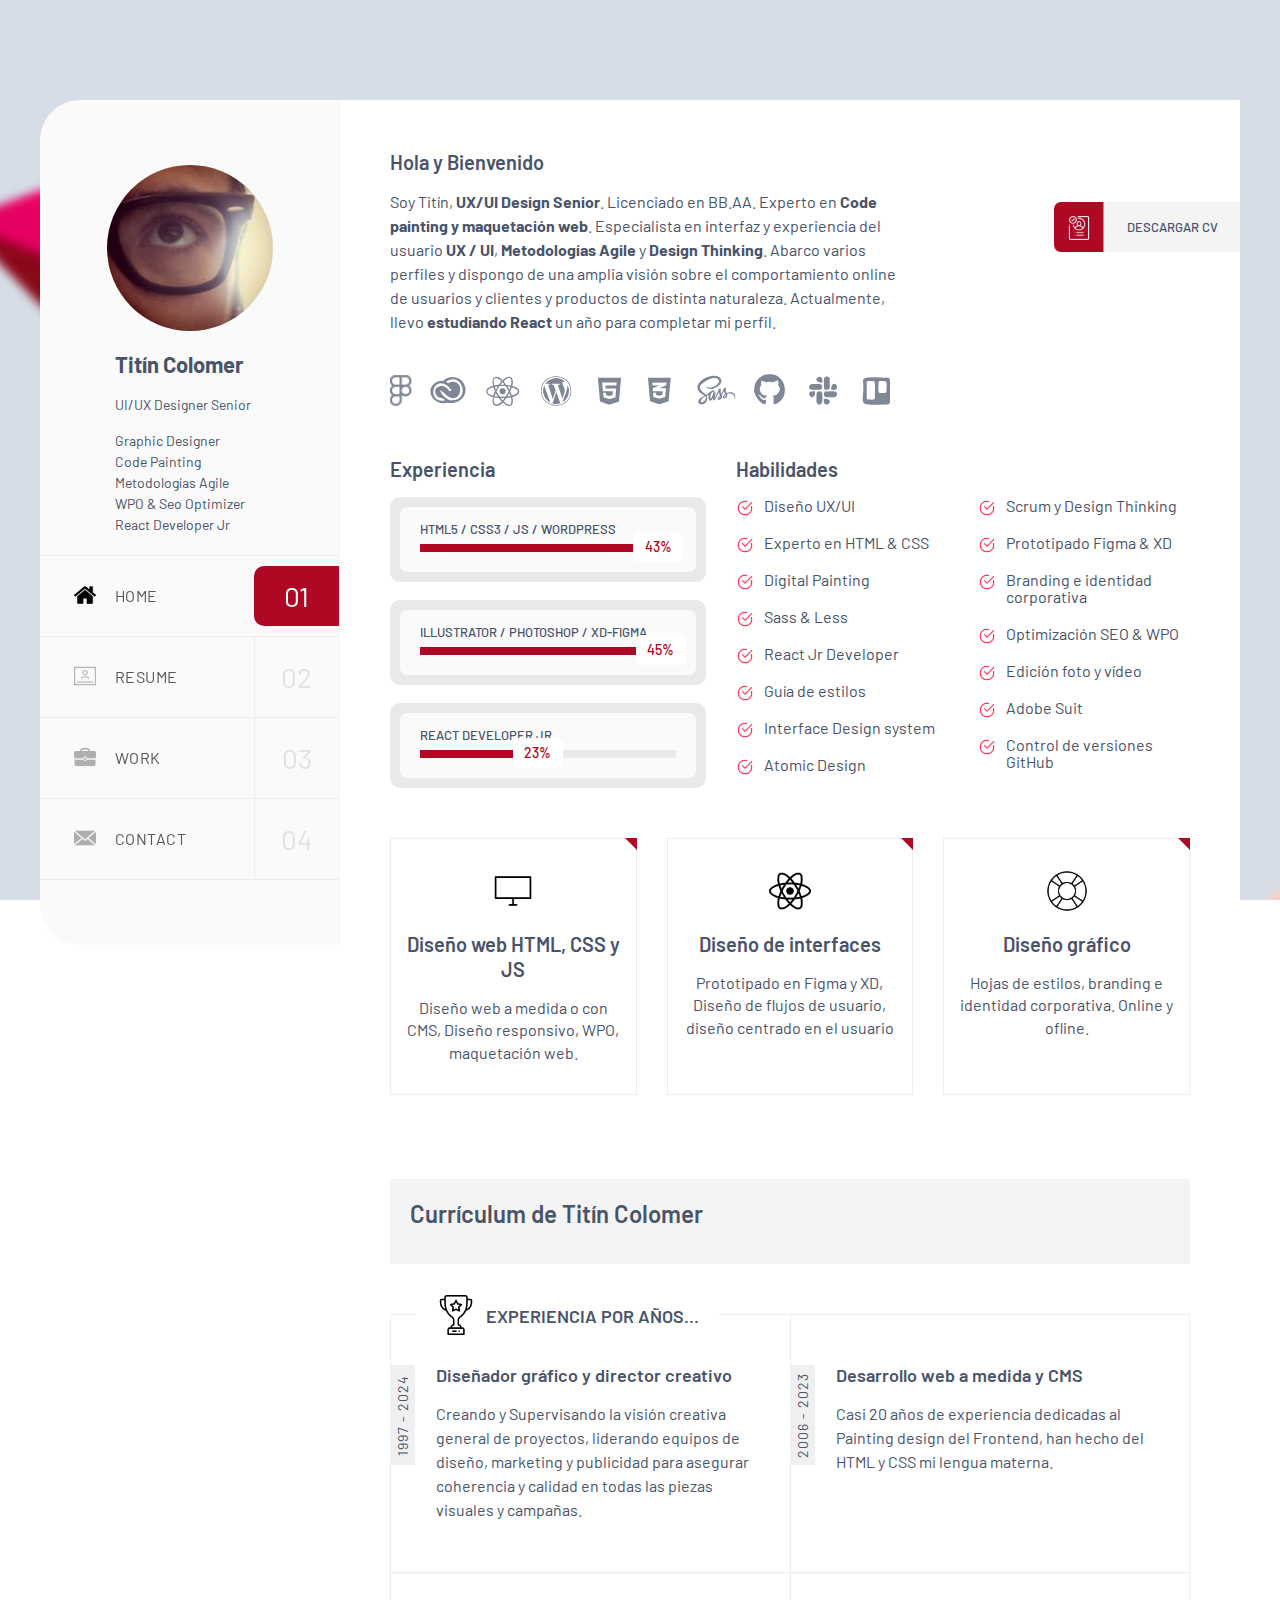
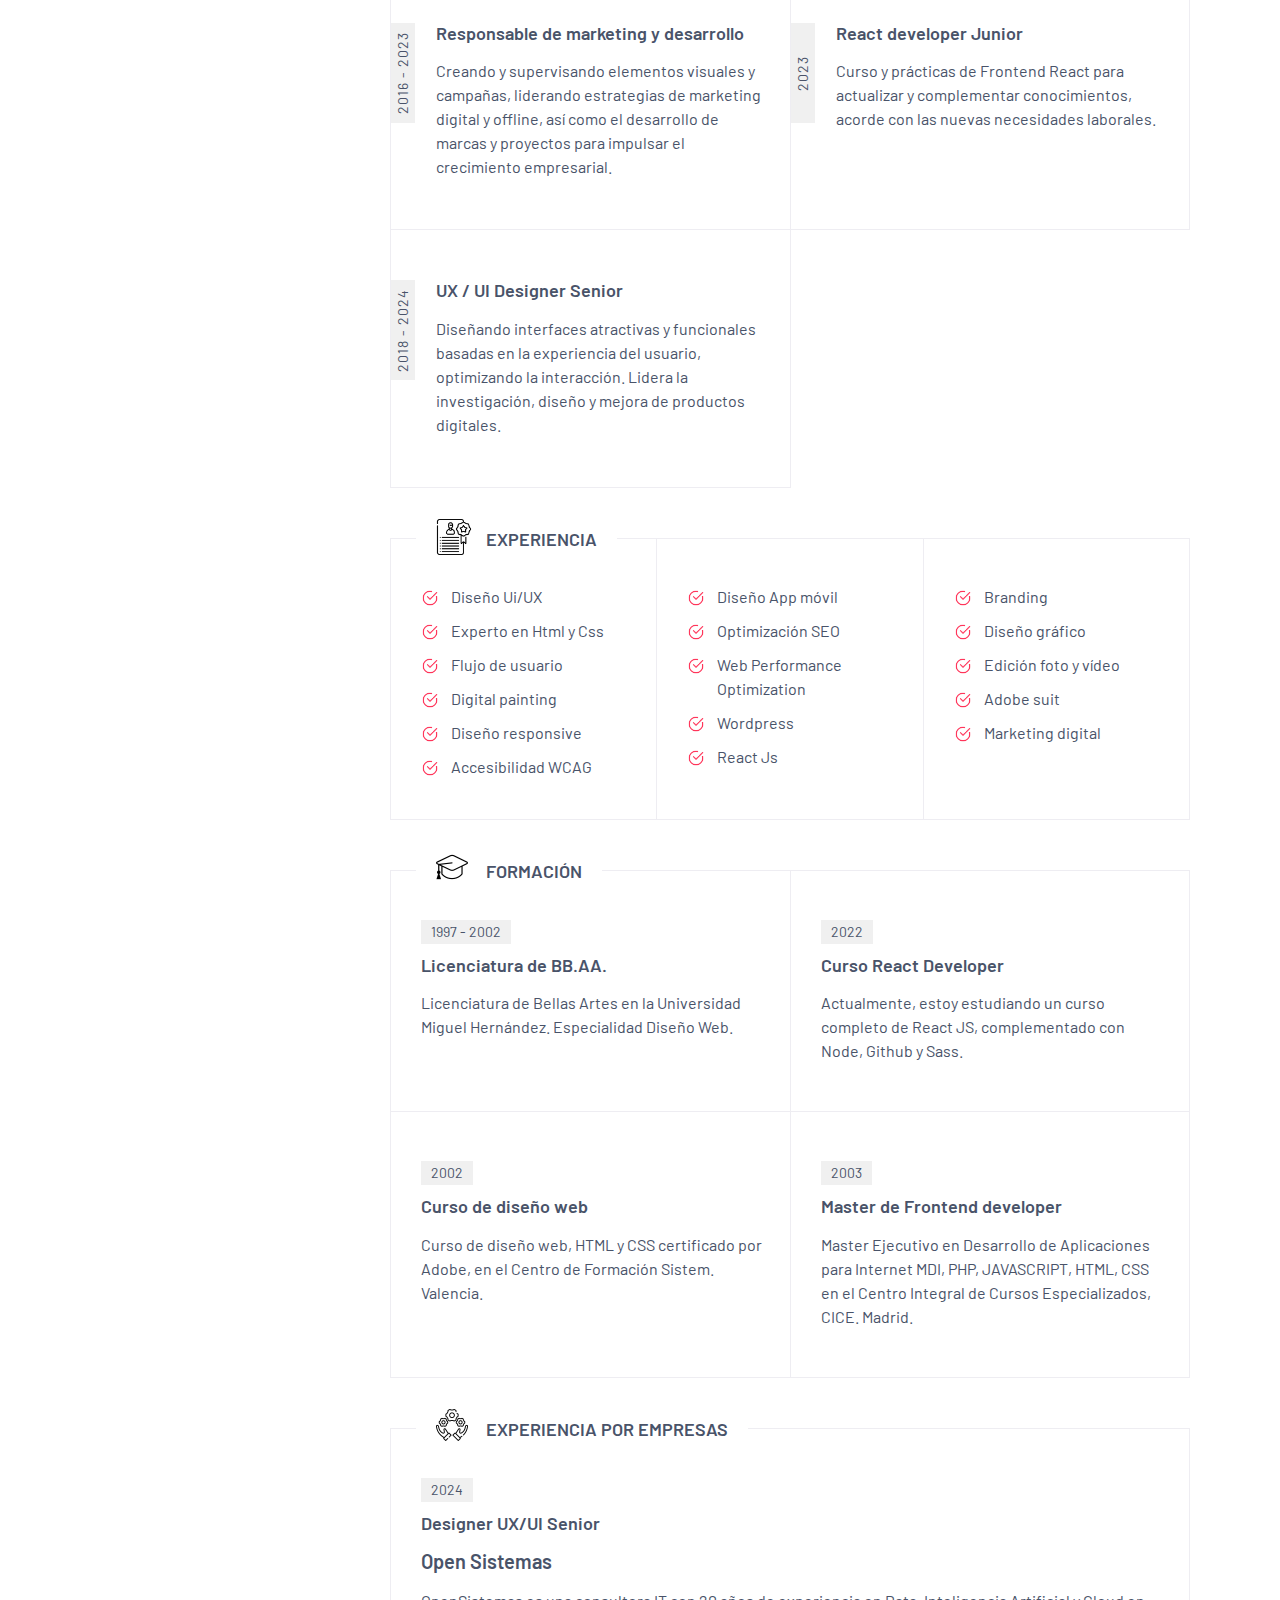
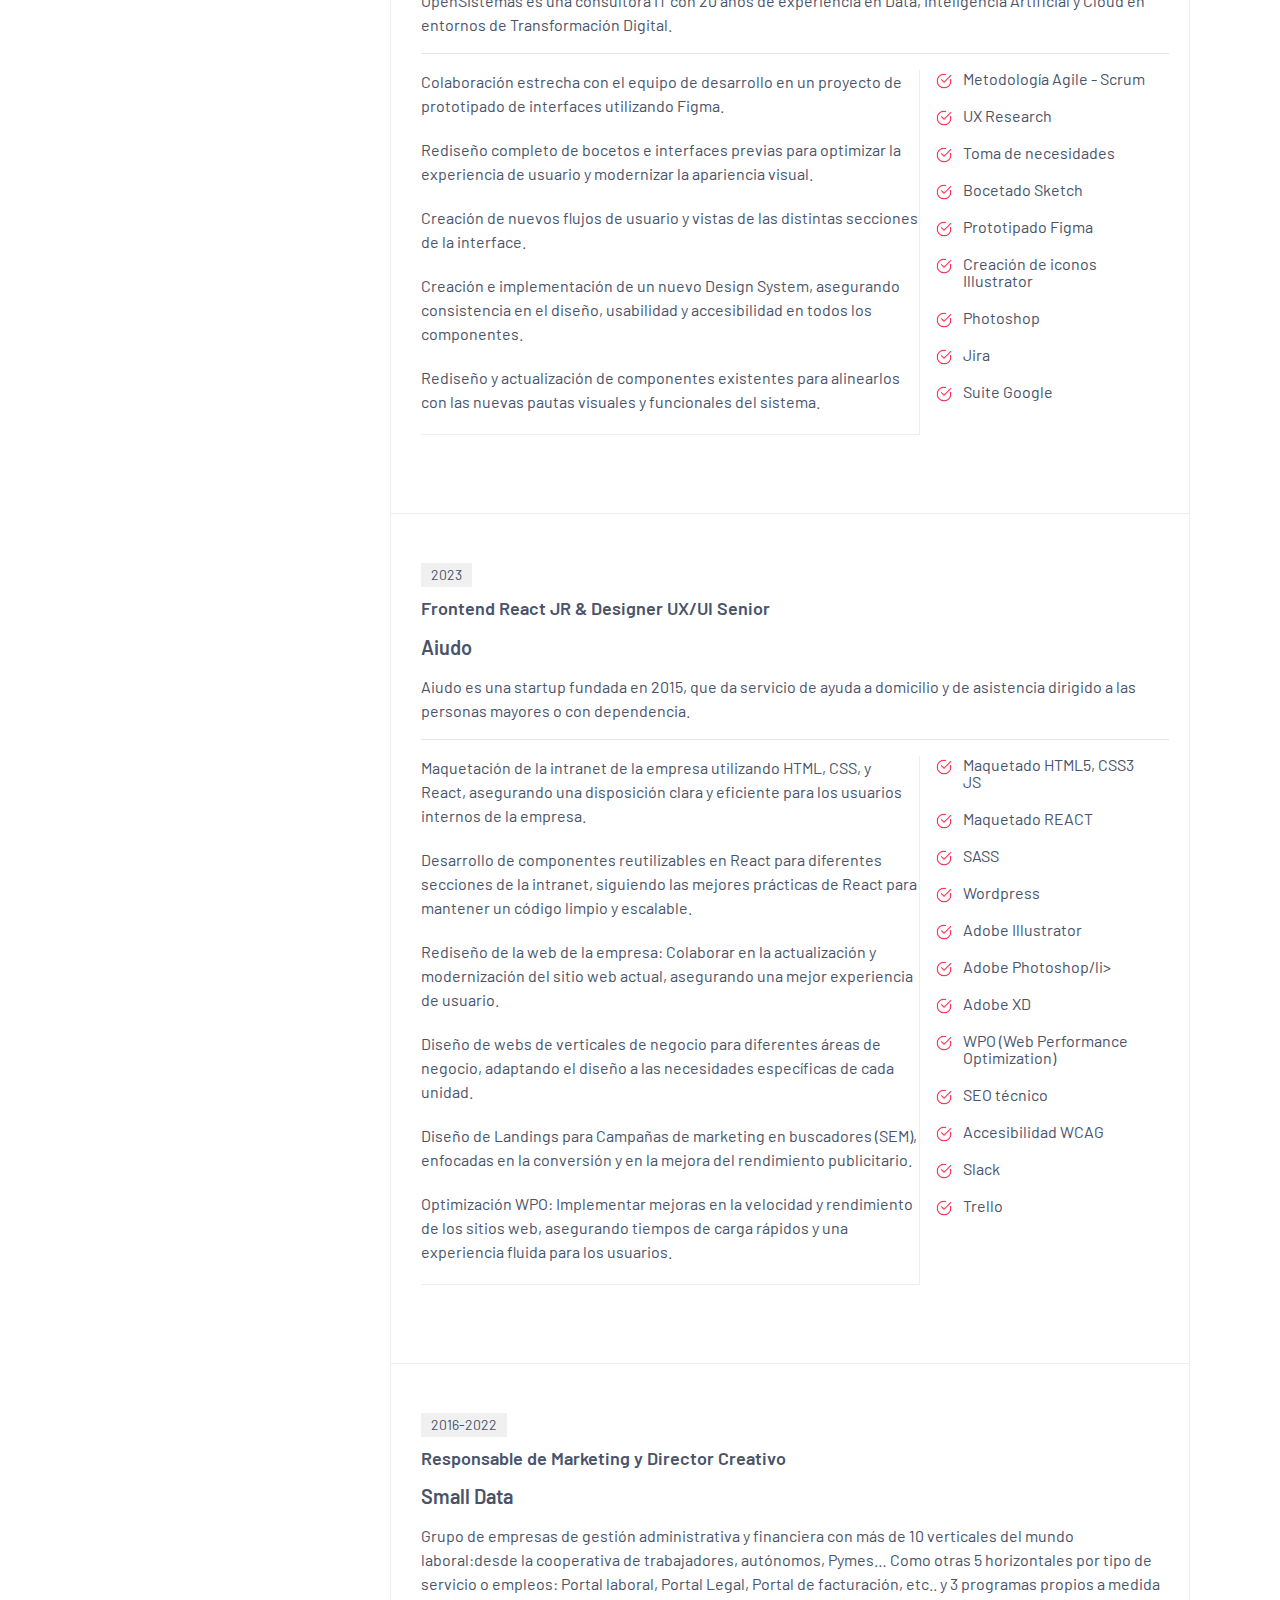
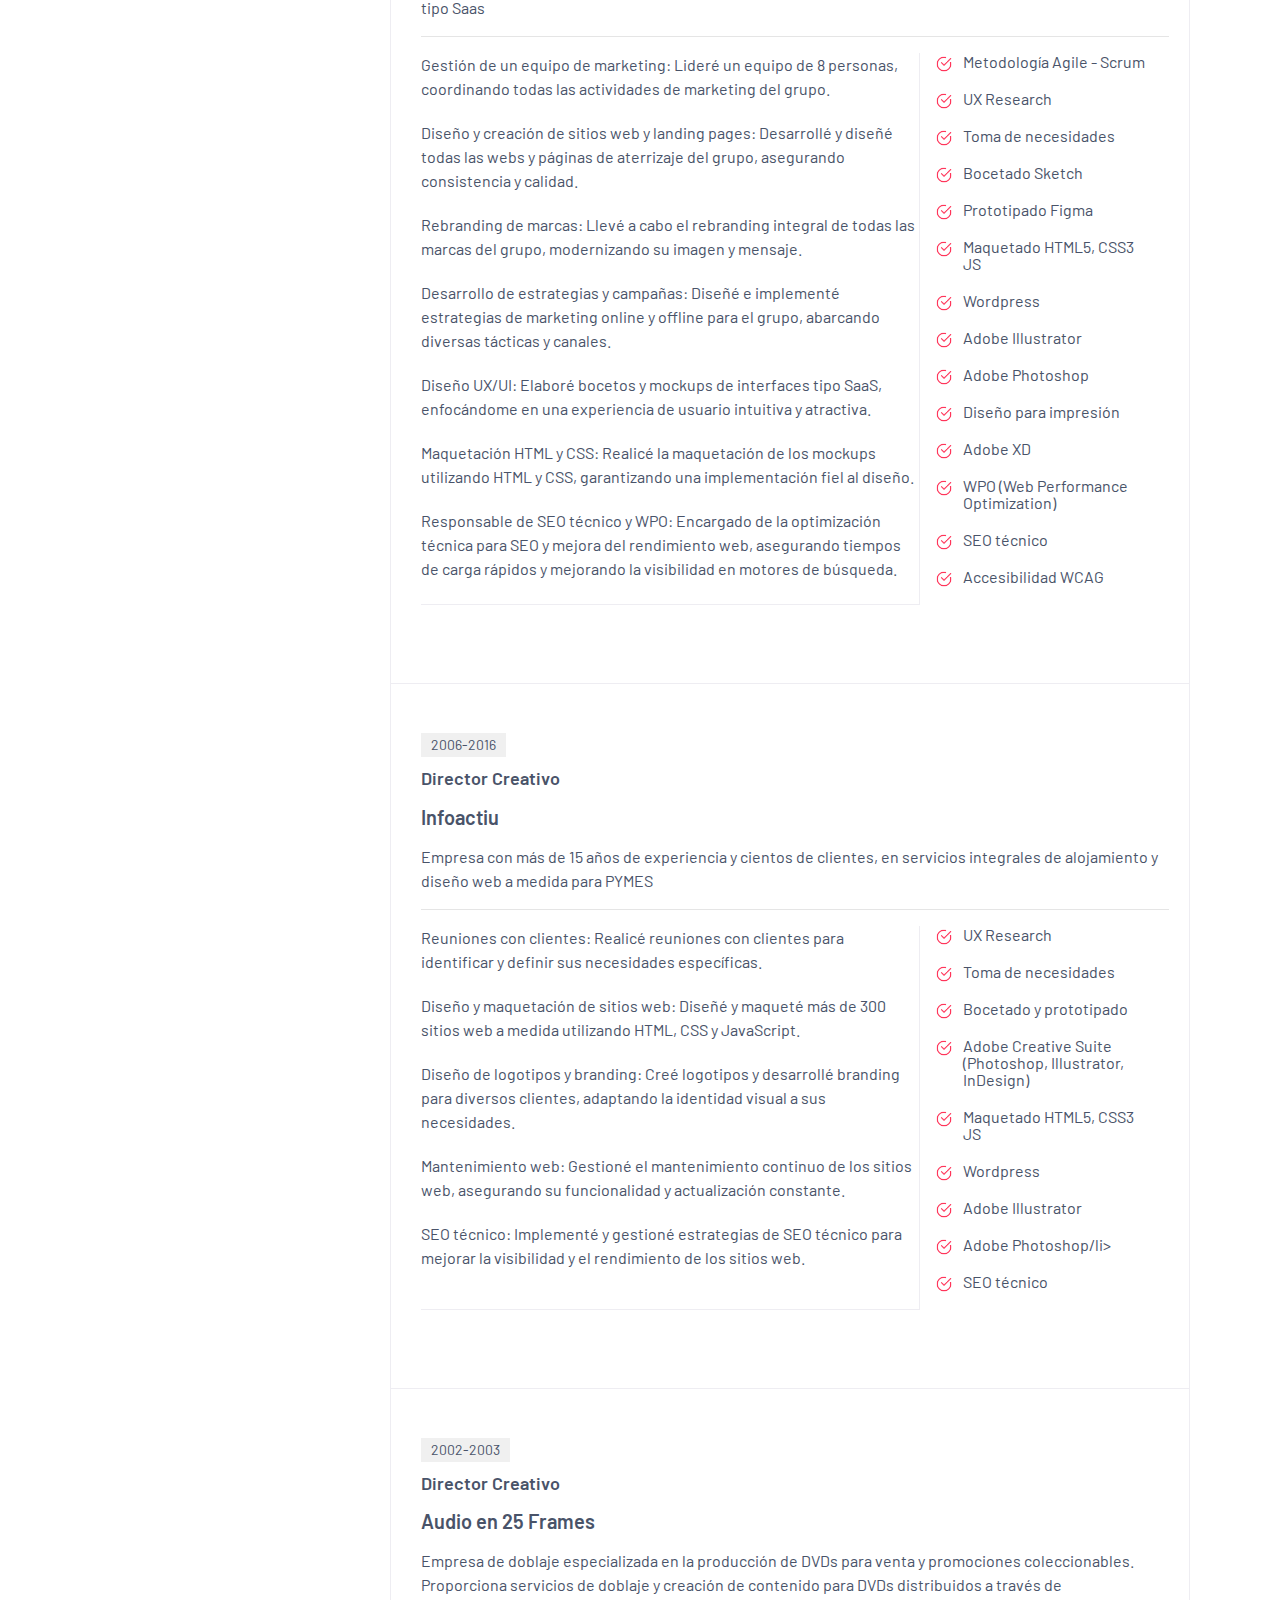
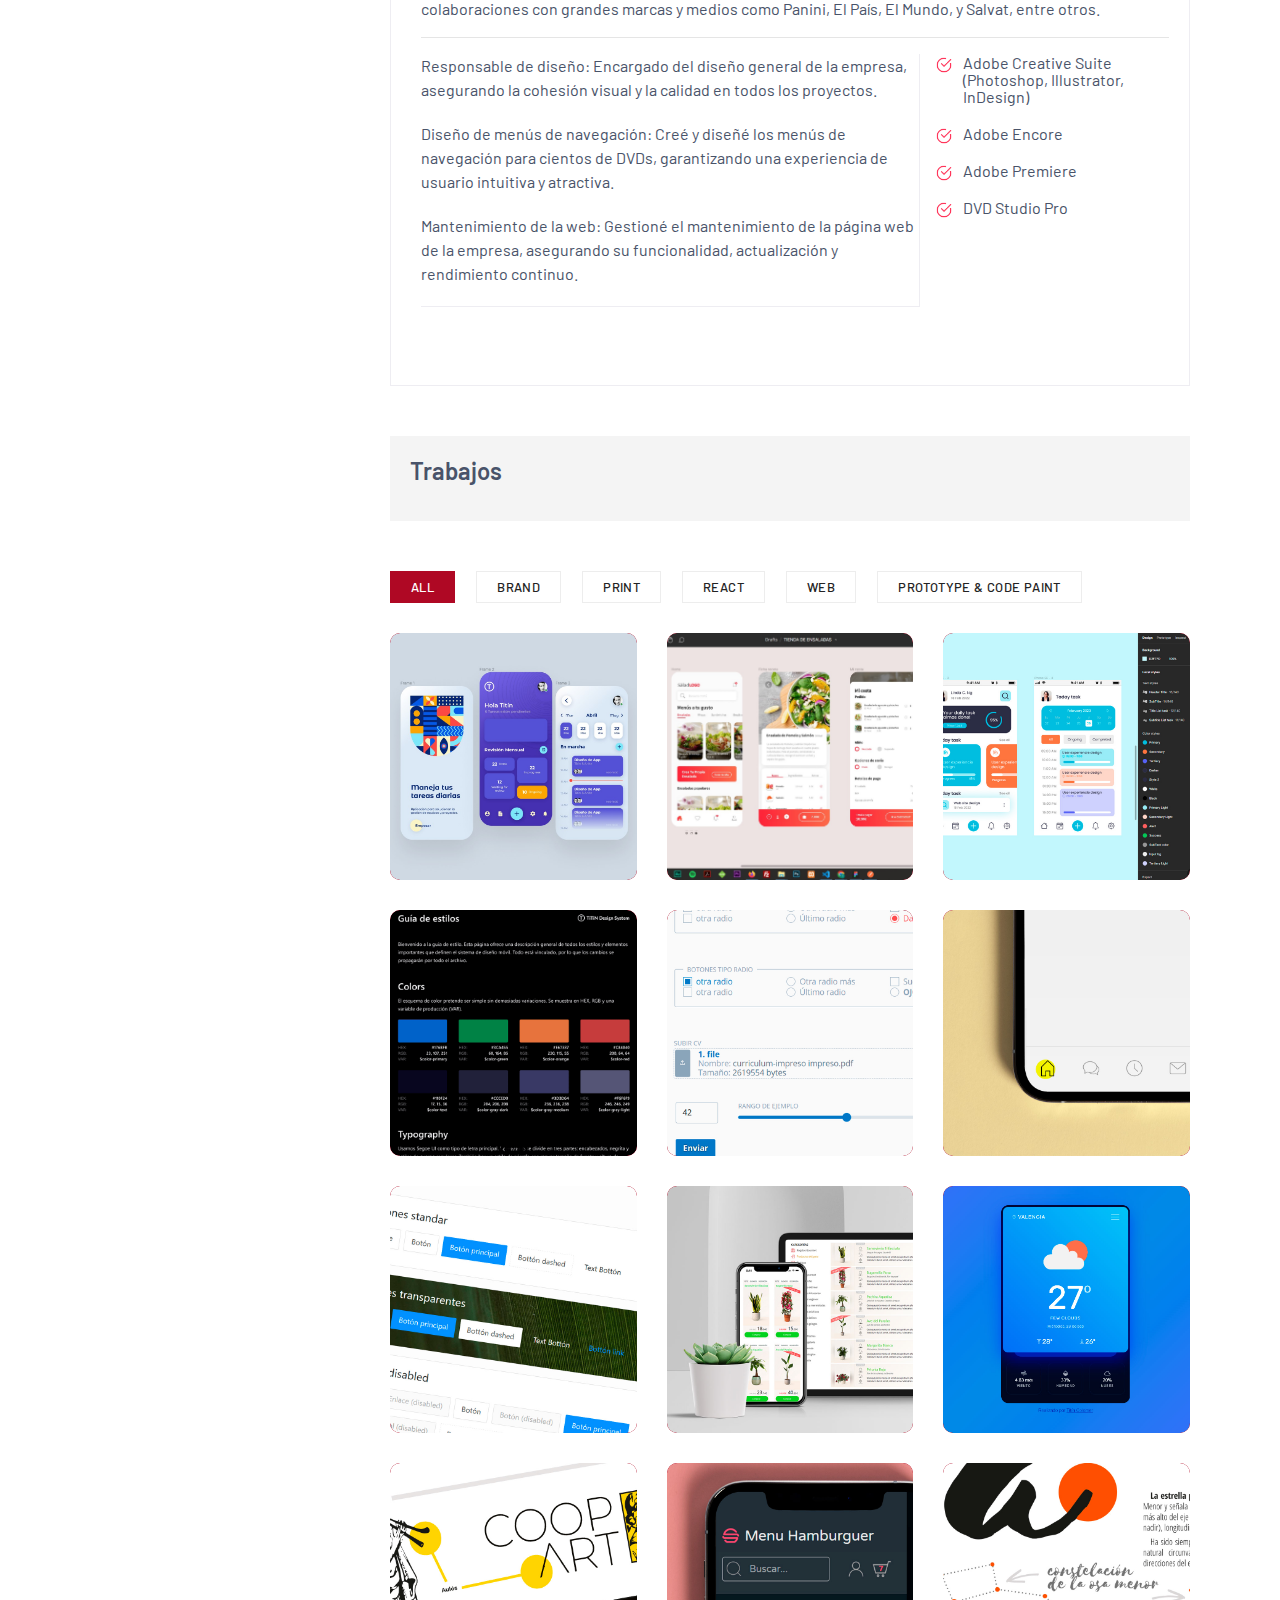
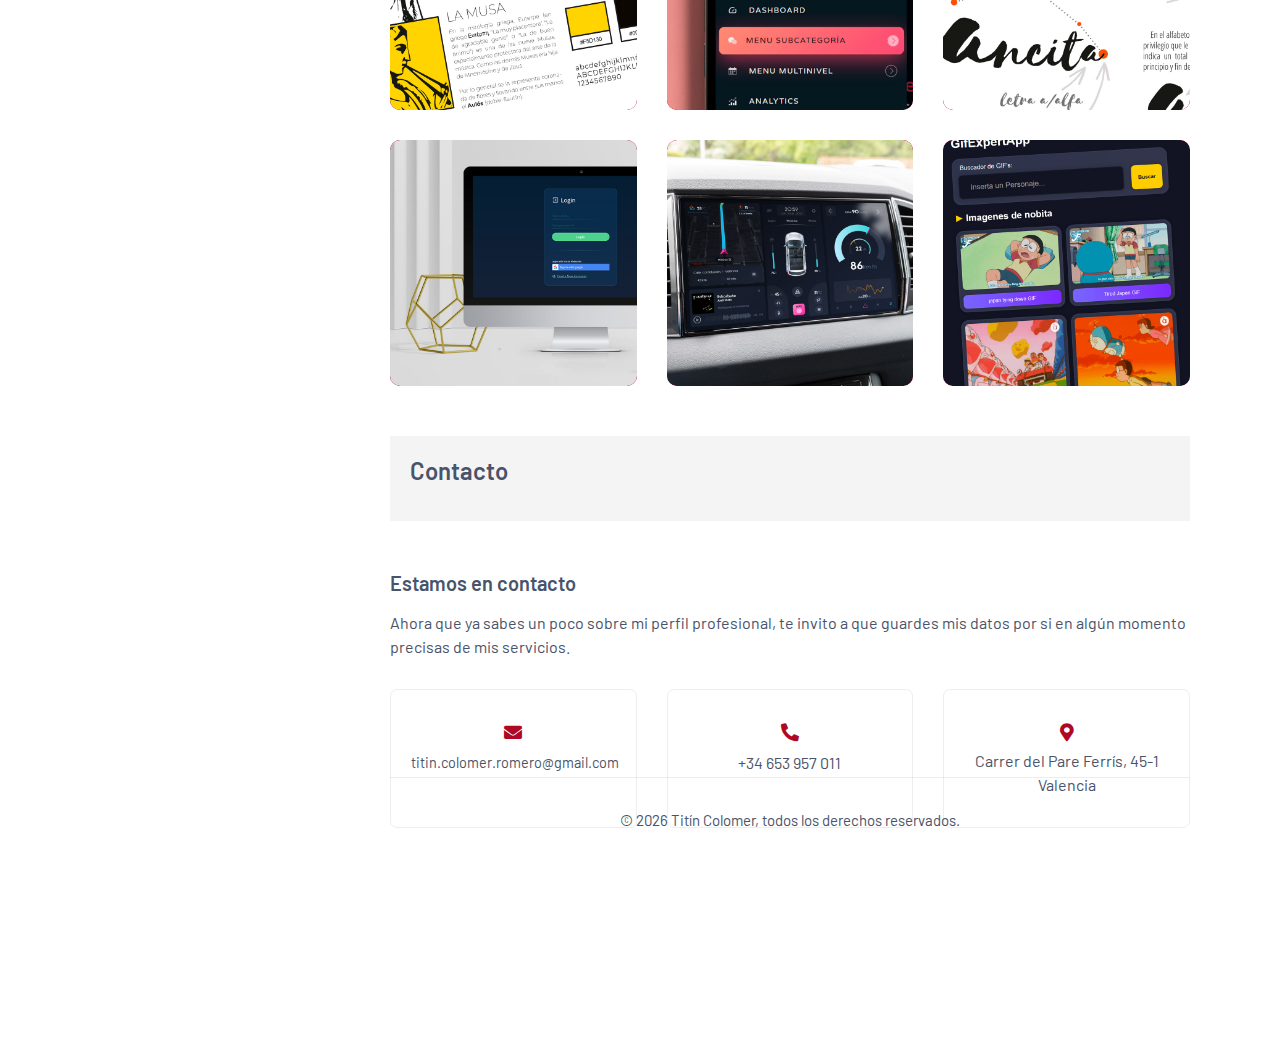
==== index.html @ 33bee3d2 "modificacion de errores" ====
<!DOCTYPE html>
<html lang="es">

<head>
    <meta charset="utf-8">
    <title>Titín Colomer - Curriculum - Digital Product Management</title>
    <!-- Hojas de estilo -->
    <link href="css/bootstrap.css" rel="stylesheet">
    <link href="css/style.css" rel="stylesheet">
    <link rel="shortcut icon" href="images/favicon.png" type="image/x-icon">
    <link rel="icon" href="images/favicon.png" type="image/x-icon">
    <!-- El Responsive -->
    <meta http-equiv="X-UA-Compatible" content="IE=edge">
    <meta name="viewport" content="width=device-width, initial-scale=1.0, maximum-scale=1.0, user-scalable=0">
    <link href="css/responsive.css" rel="stylesheet">
</head>

<body class="home-body">

    <div class="body-bg" style="background-image: url(images/background/body-bg.png);"></div>

    <div class="page-wrapper">

        <!-- Precarga -->
        <div class="preloader">
            <div class="icon"></div>
        </div>

        <!-- Contenedor del sitio-->
        <div class="site-container">
            <!-- modo finde
            <div class="mode-switch">
                <div class="switcher clearfix">
                    <div class="left-text">Modo Finde</div>
                    <div class="switch-btn">
                        <div class="btn-inner">
                            <div class="circle"></div>
                            <div class="txt">OFF</div>
                        </div><a href="weekend-mode.html"></a>
                    </div>
                </div>
            </div>-->

            <div class="auto-container">
                <div class="mobile-header">
                    <div class="inner">
                        <div class="logo-side">
                            <div class="image-box">
                                <div class="image"><img src="images/resource/titin-colomer.jpg"
                                        alt="Titín Colomer Romero"></div>
                            </div>
                            <div class="info">
                                <h1 class="name">Titín Colomer</h1>
                                <h2 class="designation">UX/UI Designer Senior</h2>
                                <div class="designation">Metodologías agile</div>
                                <div class="designation">Code painting</div>
                                <div class="designation"> WPO & Seo optimizer</div>
                                <div class="designation">UI/UX Designer</div>
                                <div class="designation">Graphic Designer</div>
                                <div class="designation">React Developer Jr</div>
                            </div>
                        </div>
                        <!--<div class="social-links">
                            <div class="social-btn"><i class="icon">+</i></div>
                            <ul class="links clearfix">
                                <li><a href="#"><span class="fab fa-facebook-square"></span></a></li>
                                <li><a href="#"><span class="fab fa-instagram"></span></a></li>
                                <li><a href="#"><span class="fab fa-twitter-square"></span></a></li>
                                <li><a href="#"><span class="fab fa-linkedin"></span></a></li>
                            </ul>
                        </div>-->
                        <div class="nav-toggler"><img src="images/icons/menu-icon.png" alt="Menú"></div>
                    </div>
                </div>
                <div class="site-content-container row clearfix">
                    <!--Barra de la izquierda-->
                    <div class="left-bar sticky-top col-xl-3 col-lg-4 col-md-12">
                        <div class="left-inner">
                            <div class="nav-toggler"><img src="images/icons/close-icon.png" alt="Cerrar"></div>
                            <div class="left-upper">
                                <div class="image-box">
                                    <div class="image"><img src="images/resource/titin-colomer.jpg"
                                            alt="Titín colomer Romero"></div>
                                    <!--<div class="social-links">
                                        <div class="social-btn"><i class="icon">+</i></div>
                                        <ul class="links clearfix">
                                            <li><a href="#"><span class="fab fa-facebook-square"></span></a></li>
                                            <li><a href="#"><span class="fab fa-instagram"></span></a></li>
                                            <li><a href="#"><span class="fab fa-twitter-square"></span></a></li>
                                            <li><a href="#"><span class="fab fa-linkedin"></span></a></li>
                                        </ul>
                                    </div>-->
                                </div>
                                <div class="info">
                                    <h1 class="name">Titín Colomer</h1>
                                    <h2 class="designation">UI/UX Designer Senior</h2>
                                    <div class="designation">Graphic Designer</div>
                                    <div class="designation">Code painting</div>
                                    <div class="designation">Metodologías agile</div>
                                    <div class="designation"> WPO & Seo optimizer</div>
                                    <div class="designation">React Developer Jr</div>
                                </div>
                            </div>
                            <div class="left-lower">
                                <nav class="main-nav">
                                    <ul class="navigation scroll-nav">
                                        <li class="home current"><a href="#home-section">Home</a></li>
                                        <li class="resume"><a href="#resume-section">Resume</a></li>
                                        <li class="work"><a href="#work-section">Work</a></li>
                                        <!--<li class="stories"><a href="#stories-section">Stories</a></li>-->
                                        <li class="contact"><a href="#contact-section">Contact</a></li>
                                    </ul>
                                </nav>
                            </div>
                        </div>
                    </div>
                    <!--Contenido de la derecha-->
                    <div class="right-content col-xl-9 col-lg-8 col-md-12">
                        <div class="right-inner">
                            <div class="content-container">
                                <div class="home-content" id="home-section">
                                    <!---Descarga de CV-->
                                    <div class="download-cv"><a href="CV-Titin-Colomer-UX.pdf" download target="_blank"
                                            class="theme-btn download-btn"><i class="icon"><img
                                                    src="images/resource/icons/white/cv-1.png"
                                                    alt="Descargar currículum"></i><span class="txt">Descargar
                                                CV</span></a></div>
                                    <!--Bienvenido y presentación-->
                                    <div class="welcome">
                                        <h3>Hola y Bienvenido</h3>
                                        <div class="text">Soy Titín, <b>UX/UI Design Senior</b>. Licenciado en BB.AA.
                                            Experto en <b>Code painting y maquetación web</b>. Especialista en interfaz
                                            y experiencia del usuario <b>UX / UI</b>, <b>Metodologías Agile</b> y
                                            <b>Design Thinking</b>.
                                            Abarco varios perfiles y dispongo de una amplia visión sobre el
                                            comportamiento online de usuarios y
                                            clientes y productos de distinta naturaleza.
                                            Actualmente, llevo <b>estudiando React</b> un año para completar mi perfil.
                                        </div>
                                    </div>
                                    <div><img src="./images/resource/Iconos-apps.svg" class="aptitudes-icon" width="261"
                                            height="14" alt="Aptitudes"></div>
                                    <!--Sobre mi-->
                                    <div class="about-me">
                                        <div class="row clearfix">
                                            <!--Experiencia-->
                                            <div class="skills-column col-xl-5 col-lg-12 col-md-12">
                                                <h3>Experiencia</h3>
                                                <div class="skills">

                                                    <div class="skill-block">
                                                        <div class="skill-block-inner">
                                                            <div class="skill-title">HTML5 / CSS3 / JS / Wordpress</div>
                                                            <div class="bar">
                                                                <div class="bar-inner count-bar" data-percent="97%">
                                                                    <div class="count-box"><span class="count-text"
                                                                            data-stop="95" data-speed="2000">0</span>%
                                                                    </div>
                                                                </div>
                                                            </div>
                                                        </div>
                                                    </div>

                                                    <div class="skill-block">
                                                        <div class="skill-block-inner">
                                                            <div class="skill-title">Illustrator / Photoshop / XD-Figma
                                                            </div>
                                                            <div class="bar">
                                                                <div class="bar-inner count-bar" data-percent="98%">
                                                                    <div class="count-box"><span class="count-text"
                                                                            data-stop="98" data-speed="2000">0</span>%
                                                                    </div>
                                                                </div>
                                                            </div>
                                                        </div>
                                                    </div>

                                                    <div class="skill-block">
                                                        <div class="skill-block-inner">
                                                            <div class="skill-title">React Developer Jr</div>
                                                            <div class="bar">
                                                                <div class="bar-inner count-bar" data-percent="50%">
                                                                    <div class="count-box"><span class="count-text"
                                                                            data-stop="50" data-speed="2000">0</span>%
                                                                    </div>
                                                                </div>
                                                            </div>
                                                        </div>
                                                    </div>

                                                </div>
                                            </div>

                                            <!--Habilidades-->
                                            <div class="expertise-column col-xl-7 col-lg-12 col-md-12">
                                                <h3>Habilidades</h3>
                                                <div class="expertise">

                                                    <div class="row clearfix">
                                                        <div class="col-lg-6 col-md-6 col-sm-12">
                                                            <ul>
                                                                <li>Diseño UX/UI</li>
                                                                <li>Experto en HTML & CSS</li>
                                                                <li>Digital Painting</li>
                                                                <li>Sass & Less</li>
                                                                <li>React Jr Developer</li>
                                                                <li>Guía de estilos</li>
                                                                <li>Interface Design system</li>
                                                                <li>Atomic Design</li>
                                                            </ul>
                                                        </div>
                                                        <div class="col-lg-6 col-md-6 col-sm-12">
                                                            <ul>
                                                                <li>Scrum y Design Thinking</li>
                                                                <li>Prototipado Figma & XD</li>
                                                                <li>Branding e identidad corporativa</li>
                                                                <li>Optimización SEO & WPO</li>
                                                                <li>Edición foto y vídeo</li>
                                                                <li>Adobe Suit</li>
                                                                <li>Control de versiones GitHub</li>

                                                            </ul>
                                                        </div>
                                                    </div>

                                                </div>
                                            </div>

                                        </div>

                                        <!--Características-->
                                        <div class="features">
                                            <div class="row clearfix">
                                                <!--Bloque de características-->
                                                <div class="feature-block col-xl-4 col-lg-4 col-md-6 col-sm-12">
                                                    <div class="inner-box">
                                                        <div class="icon-box"><span class="icon"><img
                                                                    src="images/resource/icons/lcd-2.png"
                                                                    alt="Frontend developer"></span>
                                                        </div>
                                                        <h3>Diseño web HTML, CSS y JS</h3>
                                                        <div class="text">Diseño web a medida o con CMS, Diseño
                                                            responsivo, WPO, maquetación web.</div>
                                                    </div>
                                                </div>
                                                <!--Bloque de características-->
                                                <div class="feature-block col-xl-4 col-lg-4 col-md-6 col-sm-12">
                                                    <div class="inner-box">
                                                        <div class="icon-box"><span class="icon"><img
                                                                    src="images/resource/icons/react.png"
                                                                    alt="React developer"></span></div>
                                                        <h3>Diseño de interfaces</h3>
                                                        <div class="text">Prototipado en Figma y XD, Diseño de flujos de
                                                            usuario, diseño centrado en el usuario </div>
                                                    </div>
                                                </div>
                                                <!--Bloque de características-->
                                                <div class="feature-block col-xl-4 col-lg-4 col-md-6 col-sm-12">
                                                    <div class="inner-box">
                                                        <div class="icon-box"><span class="icon"><img
                                                                    src="images/resource/icons/support-2.png"
                                                                    alt="Marketing y SEO"></span></div>
                                                        <h3>Diseño gráfico</h3>
                                                        <div class="text">Hojas de estilos, branding e identidad
                                                            corporativa. Online y ofline.</div>
                                                    </div>
                                                </div>
                                            </div>
                                        </div>

                                        <!--Languages
                                    <div class="languages">
                                        <h3>Languages</h3>
                                        <div class="row clearfix">
                                            <!--Language Block
                                            <div class="language-block col-lg-6 col-md-6 col-sm-12">
                                                <div class="inner-box">
                                                    <div class="graph-outer">
                                                        <input type="text" class="dial" data-fgColor="#f73859" data-bgColor="#f5f5f5" data-width="200" data-height="200" data-linecap="normal"  value="99">
                                                        <div class="inner-text count-box"><span class="count-text" data-stop="99" data-speed="2000"></span>%</div>
                                                    </div>
                                                    <div class="text">English <br>Experience</div>
                                                </div>
                                            </div>-->
                                        <!--Language Block
                                            <div class="language-block col-lg-6 col-md-6 col-sm-12">
                                                <div class="inner-box">
                                                    <div class="graph-outer">
                                                        <input type="text" class="dial" data-fgColor="#f73859" data-bgColor="#f5f5f5" data-width="200" data-height="200" data-linecap="normal"  value="80">
                                                        <div class="inner-text count-box"><span class="count-text" data-stop="80" data-speed="2000"></span>%</div>
                                                    </div>
                                                    <div class="text">French <br>Experience</div>
                                                </div>
                                            </div>
                                        </div>
                                    </div>-->
                                    </div>
                                    <!--End Sobre mi-->

                                    <!--opiniones
                                <div class="testimonials">
                                    <div class="carousel-box wow fadeIn" data-wow-duration="1500ms" data-wow-delay="300ms">
                                        <div class="testi-carousel owl-theme owl-carousel">
                                            <!--opinión Slide
                                            <div class="slide-item">
                                                <div class="content-box">
                                                    <div class="image-box">
                                                        <div class="image"><img src="images/resource/image-2.jpg" alt=""></div>
                                                    </div>
                                                    <div class="text">“ Awesome to work with. Incredibly organized, easy to communicate with, responsive with next iterations, and beautiful work. ”</div>
                                                    <div class="info">Dave Smith - CEO @ vcard inc</div>
                                                </div>
                                            </div>

                                            <!--opinión Slide
                                            <div class="slide-item">
                                                <div class="content-box">
                                                    <div class="image-box">
                                                        <div class="image"><img src="images/resource/image-2.jpg" alt=""></div>
                                                    </div>
                                                    <div class="text">“ Awesome to work with. Incredibly organized, easy to communicate with, responsive with next iterations, and beautiful work. ”</div>
                                                    <div class="info">Dave Smith - CEO @ vcard inc</div>
                                                </div>
                                            </div>

                                            <!--opinión Slide
                                            <div class="slide-item">
                                                <div class="content-box">
                                                    <div class="image-box">
                                                        <div class="image"><img src="images/resource/image-2.jpg" alt=""></div>
                                                    </div>
                                                    <div class="text">“ Awesome to work with. Incredibly organized, easy to communicate with, responsive with next iterations, and beautiful work. ”</div>
                                                    <div class="info">Dave Smith - CEO @ vcard inc</div>
                                                </div>
                                            </div>

                                        </div>
                                    </div> 
                                </div>-->
                                </div>

                                <!--Sección del CV-->

                                <div class="resume-content" id="resume-section">
                                    <div class="page-title sec-title">
                                        <h2><span>Currículum</span> <span>de</span> <span>Titín Colomer</span></h2>
                                    </div>
                                    <!--Logros-->
                                    <div class="awards">
                                        <h3 class="main-title">
                                            <span class="icon"><img src="images/resource/icons/award-1.png"
                                                    alt="Experiencia por años"></span>
                                            <span class="txt">Experiencia por años...</span>
                                        </h3>
                                        <div class="row clearfix">
                                            <!--Bloque-->
                                            <div class="award-block col-lg-6 col-md-6 col-sm-12">
                                                <div class="inner-box">
                                                    <div class="date"><span>1997 - 2024</span></div>
                                                    <h4>Diseñador gráfico y director creativo</h4>
                                                    <div class="text"> Creando y Supervisando la visión creativa general de proyectos, liderando equipos de diseño, marketing y publicidad para asegurar coherencia y calidad en todas las piezas visuales y campañas.</div>
                                                </div>
                                            </div>
                                            <!--Bloque-->
                                            <div class="award-block col-lg-6 col-md-6 col-sm-12">
                                                <div class="inner-box">
                                                    <div class="date"><span>2006 - 2023</span></div>
                                                    <h4>Desarrollo web a medida y CMS</h4>
                                                    <div class="text">Casi 20 años de experiencia dedicadas al Painting
                                                        design del Frontend, han hecho del HTML y CSS mi lengua
                                                        materna.
                                                    </div>
                                                </div>
                                            </div>
                                            <!--Bloque-->
                                            <div class="award-block col-lg-6 col-md-6 col-sm-12">
                                                <div class="inner-box">
                                                    <div class="date"><span>2016 - 2023</span></div>
                                                    <h4>Responsable de marketing y desarrollo</h4>
                                                    <div class="text">Creando y supervisando elementos visuales y campañas, liderando estrategias de marketing digital y offline, así como el desarrollo de marcas y proyectos para impulsar el crecimiento empresarial.
                                                    </div>
                                                </div>
                                            </div>
                                            <!--Bloque-->
                                            <div class="award-block col-lg-6 col-md-6 col-sm-12">
                                                <div class="inner-box">
                                                    <div class="date"><span>2023</span></div>
                                                    <h4>React developer Junior</h4>
                                                    <div class="text">Curso y prácticas de Frontend React para
                                                        actualizar y complementar conocimientos, acorde con las nuevas
                                                        necesidades laborales.</div>
                                                </div>
                                            </div>
                                            <!--Bloque-->
                                            <div class="award-block col-lg-6 col-md-6 col-sm-12">
                                                <div class="inner-box">
                                                    <div class="date"><span>2018 - 2024</span></div>
                                                    <h4>UX / UI Designer Senior</h4>
                                                    <div class="text">Diseñando interfaces atractivas y funcionales basadas en la experiencia del usuario, optimizando la interacción. Lidera la investigación, diseño y mejora de productos digitales.</div>
                                                </div>
                                            </div>
                                        </div>
                                    </div>

                                    <!--Experiencia-->
                                    <div class="expertise">
                                        <div class="main-title">
                                            <span class="icon"><img src="images/resource/icons/expertise-1.png"
                                                    alt="Experiencia"></span>
                                            <span class="txt">Experiencia</span>
                                        </div>
                                        <div class="row clearfix">
                                            <!--Bloque-->
                                            <div class="expertise-block col-xl-4 col-lg-6 col-md-6 col-sm-12">
                                                <div class="inner-box">
                                                    <ul>
                                                        <li>Diseño Ui/UX</li>
                                                        <li>Experto en Html y Css</li>
                                                        <li>Flujo de usuario</li>
                                                        <li>Digital painting</li>
                                                        <li>Diseño responsive</li>
                                                        <li>Accesibilidad WCAG</li>

                                                    </ul>
                                                </div>
                                            </div>

                                            <!--Bloque-->
                                            <div class="expertise-block col-xl-4 col-lg-6 col-md-6 col-sm-12">
                                                <div class="inner-box">
                                                    <ul>
                                                        <li>Diseño App móvil</li>
                                                        <li>Optimización SEO</li>
                                                        <li>Web Performance Optimization</li>
                                                        <li>Wordpress</li>
                                                        <li>React Js</li>

                                                    </ul>
                                                </div>
                                            </div>

                                            <!--Bloque-->
                                            <div class="expertise-block col-xl-4 col-lg-6 col-md-6 col-sm-12">
                                                <div class="inner-box">
                                                    <ul>
                                                        <li>Branding</li>
                                                        <li>Diseño gráfico</li>
                                                        <li>Edición foto y vídeo</li>
                                                        <li>Adobe suit</li>
                                                        <li>Marketing digital</li>
                                                    </ul>
                                                </div>
                                            </div>

                                        </div>
                                    </div>

                                    <!--Formación-->
                                    <div class="education">
                                        <div class="main-title">
                                            <span class="icon"><img src="images/resource/icons/education-1.png"
                                                    alt="Formación"></span>
                                            <span class="txt">Formación</span>
                                        </div>
                                        <div class="row clearfix">
                                            <!--Bloque-->
                                            <div class="edu-block col-lg-6 col-md-6 col-sm-12">
                                                <div class="inner-box">
                                                    <div class="date"><span>1997 - 2002</span></div>
                                                    <h4>Licenciatura de BB.AA.</h4>
                                                    <div class="text">Licenciatura de Bellas Artes en la Universidad
                                                        Miguel Hernández. Especialidad Diseño Web.</div>
                                                </div>
                                            </div>
                                            <!--Bloque-->
                                            <div class="edu-block col-lg-6 col-md-6 col-sm-12">
                                                <div class="inner-box">
                                                    <div class="date"><span>2022</span></div>
                                                    <h4>Curso React Developer</h4>
                                                    <div class="text">Actualmente, estoy estudiando un curso completo de
                                                        React JS, complementado con Node, Github y Sass.</div>
                                                </div>
                                            </div>
                                            <!--Bloque-->
                                            <div class="edu-block col-lg-6 col-md-6 col-sm-12">
                                                <div class="inner-box">
                                                    <div class="date"><span>2002</span></div>
                                                    <h4>Curso de diseño web</h4>
                                                    <div class="text">Curso de diseño web, HTML y CSS certificado por
                                                        Adobe, en el Centro de Formación Sistem. Valencia.</div>
                                                </div>
                                            </div>
                                            <!--Bloque-->
                                            <div class="edu-block col-lg-6 col-md-6 col-sm-12">
                                                <div class="inner-box">
                                                    <div class="date"><span>2003</span></div>
                                                    <h4>Master de Frontend developer</h4>
                                                    <div class="text">Master Ejecutivo en Desarrollo de Aplicaciones
                                                        para Internet MDI, PHP, JAVASCRIPT, HTML, CSS en el Centro
                                                        Integral de Cursos Especializados, CICE. Madrid.</div>
                                                </div>
                                            </div>
                                        </div>
                                    </div>

                                    <!--Intereses
                                <div class="interests">
                                    <div class="main-title">
                                        <span class="icon"><img src="images/resource/icons/interest-1.png" alt=""></span>
                                        <span class="txt">Intereses</span>
                                    </div>
                                    <div class="row clearfix">
                                        <!--Bloque
                                        <div class="interest-block col-xl-4 col-lg-6 col-md-6 col-sm-12">
                                            <div class="inner-box">
                                                <div class="icon-box"><span class="icon def-icon"><img src="images/resource/icons/orange/book-1.png" alt=""></span><span class="icon hvr-icon"><img src="images/resource/icons/white/book-1.png" alt=""></span></div>
                                                <h4>Reading</h4>
                                            </div>
                                        </div>
                                        <!--Bloque
                                        <div class="interest-block col-xl-4 col-lg-6 col-md-6 col-sm-12">
                                            <div class="inner-box">
                                                <div class="icon-box"><span class="icon def-icon"><img src="images/resource/icons/orange/world-1.png" alt=""></span><span class="icon hvr-icon"><img src="images/resource/icons/white/world-1.png" alt=""></span></div>
                                                <h4>Travel</h4>
                                            </div>
                                        </div>
                                        <!--Bloque
                                        <div class="interest-block col-xl-4 col-lg-6 col-md-6 col-sm-12">
                                            <div class="inner-box">
                                                <div class="icon-box"><span class="icon def-icon"><img src="images/resource/icons/orange/camera-1.png" alt=""></span><span class="icon hvr-icon"><img src="images/resource/icons/white/camera-1.png" alt=""></span></div>
                                                <h4>Photography</h4>
                                            </div>
                                        </div>
                                        <!--Bloque
                                        <div class="interest-block col-xl-4 col-lg-6 col-md-6 col-sm-12">
                                            <div class="inner-box">
                                                <div class="icon-box"><span class="icon def-icon"><img src="images/resource/icons/orange/cycle-1.png" alt=""></span><span class="icon hvr-icon"><img src="images/resource/icons/white/cycle-1.png" alt=""></span></div>
                                                <h4>Cycling</h4>
                                            </div>
                                        </div>
                                        <!--Bloque
                                        <div class="interest-block col-xl-4 col-lg-6 col-md-6 col-sm-12">
                                            <div class="inner-box">
                                                <div class="icon-box"><span class="icon def-icon"><img src="images/resource/icons/orange/hiking-1.png" alt=""></span><span class="icon hvr-icon"><img src="images/resource/icons/white/hiking-1.png" alt=""></span></div>
                                                <h4>Hiking</h4>
                                            </div>
                                        </div>
                                        <!--Bloque
                                        <div class="interest-block col-xl-4 col-lg-6 col-md-6 col-sm-12">
                                            <div class="inner-box">
                                                <div class="icon-box"><span class="icon def-icon"><img src="images/resource/icons/orange/gaming-1.png" alt=""></span><span class="icon hvr-icon"><img src="images/resource/icons/white/gaming-1.png" alt=""></span></div>
                                                <h4>Gaming</h4>
                                            </div>
                                        </div>
                                    </div>
                                </div>-->

                                    <!--Experience-->
                                    <div class="education experience">
                                        <div class="main-title">
                                            <span class="icon"><img src="images/resource/icons/experience-1.png"
                                                    alt="Experiencia por empresas"></span>
                                            <span class="txt">Experiencia por empresas</span>
                                        </div>
                                        <div class="row clearfix">
                                            <!--Block-->
                                            <div class="edu-block col-xl-12 col-lg-12 col-md-12 col-sm-12">
                                                <div class="inner-box">
                                                    <div class="date"><span>2024</span></div>
                                                    <h4>Designer UX/UI Senior</h4>
                                                    <h3>Open Sistemas</h3>
                                                    <div class="text">OpenSistemas es una consultora IT con 20 años de
                                                        experiencia en Data, Inteligencia Artificial y Cloud en entornos
                                                        de Transformación Digital.</div>
                                                    <hr>
                                                    <div class="expertise-column">
                                                        <div class="row clearfix">
                                                            <div
                                                                class="col-lg-8 col-md-6 col-sm-12 resume-content edu-block">
                                                                <div class="text">
                                                                    <p>Colaboración estrecha con el equipo de desarrollo
                                                                        en un proyecto de prototipado de interfaces
                                                                        utilizando Figma.
                                                                    <P>Rediseño completo de bocetos e interfaces previas
                                                                        para optimizar la experiencia de usuario y
                                                                        modernizar la apariencia visual.</P>
                                                                    <p>Creación de nuevos flujos de usuario y vistas de
                                                                        las distintas secciones de la interface.</p>
                                                                    <p>Creación e implementación de un nuevo Design
                                                                        System, asegurando consistencia en el diseño,
                                                                        usabilidad y accesibilidad en todos los
                                                                        componentes.</p>
                                                                    <p>Rediseño y actualización de componentes
                                                                        existentes para alinearlos con las nuevas pautas
                                                                        visuales y funcionales del sistema.</p>
                                                                </div>
                                                            </div>
                                                            <div class="col-lg-4 col-md-6 col-sm-12">
                                                                <ul>
                                                                    <li>Metodología Agile - Scrum</li>
                                                                    <li>UX Research</li>
                                                                    <li>Toma de necesidades</li>
                                                                    <li>Bocetado Sketch</li>
                                                                    <li>Prototipado Figma</li>
                                                                    <li>Creación de iconos Illustrator</li>
                                                                    <li>Photoshop</li>
                                                                    <li>Jira</li>
                                                                    <li>Suite Google</li>
                                                                </ul>
                                                            </div>
                                                        </div>
                                                    </div>
                                                </div>
                                            </div>
                                            <!--Block-->
                                            <div class="edu-block col-xl-12 col-lg-12 col-md-12 col-sm-12">
                                                <div class="inner-box">
                                                    <div class="date"><span>2023</span></div>
                                                    <h4>Frontend React JR & Designer UX/UI Senior</h4>
                                                    <h3>Aiudo</h3>
                                                    <div class="text">Aiudo es una startup fundada en 2015, que da
                                                        servicio de ayuda a domicilio y de asistencia dirigido a las
                                                        personas mayores o con dependencia.
                                                    </div>
                                                    <hr>
                                                    <div class="expertise-column">
                                                        <div class="row clearfix">
                                                            <div
                                                                class="col-lg-8 col-md-6 col-sm-12 resume-content edu-block">
                                                                <div class="text">

                                                                    <p>Maquetación de la intranet de la empresa
                                                                        utilizando HTML, CSS, y React, asegurando una
                                                                        disposición clara y eficiente para los usuarios
                                                                        internos de la empresa.</p>
                                                                    <P>Desarrollo de componentes reutilizables en React
                                                                        para diferentes secciones de la intranet,
                                                                        siguiendo las mejores prácticas de React para
                                                                        mantener un código limpio y escalable.</p>
                                                                    <p>Rediseño de la web de la empresa: Colaborar en la
                                                                        actualización y modernización del sitio web
                                                                        actual, asegurando una mejor experiencia de
                                                                        usuario.</p>
                                                                    <p>Diseño de webs de verticales de negocio para
                                                                        diferentes áreas de negocio, adaptando el diseño
                                                                        a las necesidades específicas de cada unidad.
                                                                    </p>
                                                                    <p>Diseño de Landings para Campañas de marketing en
                                                                        buscadores (SEM), enfocadas en la conversión y
                                                                        en la mejora del rendimiento publicitario.
                                                                    </p>
                                                                    <p>Optimización WPO: Implementar mejoras en la
                                                                        velocidad y rendimiento de los sitios web,
                                                                        asegurando tiempos de carga rápidos y una
                                                                        experiencia fluida para los usuarios.
                                                                    </p>


                                                                </div>
                                                            </div>
                                                            <div class="col-lg-4 col-md-6 col-sm-12">
                                                                <ul>
                                                                    <li>Maquetado HTML5, CSS3 JS</li>
                                                                    <li>Maquetado REACT</li>
                                                                    <li>SASS</li>
                                                                    <li>Wordpress</li>
                                                                    <li>Adobe Illustrator</li>
                                                                    <li>Adobe Photoshop/li>
                                                                    <li>Adobe XD</li>
                                                                    <li>WPO (Web Performance Optimization)</li>
                                                                    <li>SEO técnico</li>
                                                                    <li>Accesibilidad WCAG</li>
                                                                    <li>Slack</li>
                                                                    <li>Trello</li>
                                                                </ul>
                                                            </div>
                                                        </div>
                                                    </div>
                                                </div>
                                            </div>
                                            <!--Block-->
                                            <div class="edu-block col-xl-12 col-lg-12 col-md-12 col-sm-12">
                                                <div class="inner-box">
                                                    <div class="date"><span>2016-2022</span></div>
                                                    <h4>Responsable de Marketing y Director Creativo</h4>
                                                    <h3>Small Data</h3>
                                                    <div class="text">Grupo de empresas de gestión administrativa y
                                                        financiera con más de 10 verticales del mundo laboral:desde la
                                                        cooperativa de trabajadores, autónomos, Pymes… Como otras 5
                                                        horizontales por tipo de servicio o empleos: Portal laboral,
                                                        Portal Legal, Portal de facturación, etc.. y 3 programas propios
                                                        a medida tipo Saas
                                                    </div>
                                                    <hr>
                                                    <div class="expertise-column">
                                                        <div class="row clearfix">
                                                            <div
                                                                class="col-lg-8 col-md-6 col-sm-12 resume-content edu-block">
                                                                <div class="text">
                                                                    <p>Gestión de un equipo de marketing: Lideré un
                                                                        equipo de 8 personas, coordinando todas las
                                                                        actividades de marketing del grupo.</p>
                                                                    <p>Diseño y creación de sitios web y landing pages:
                                                                        Desarrollé y diseñé todas las webs y páginas de
                                                                        aterrizaje del grupo, asegurando consistencia y
                                                                        calidad.</p>
                                                                    <p>Rebranding de marcas: Llevé a cabo el rebranding
                                                                        integral de todas las marcas del grupo,
                                                                        modernizando su imagen y mensaje.</p>
                                                                    <p>Desarrollo de estrategias y campañas: Diseñé e
                                                                        implementé estrategias de marketing online y
                                                                        offline para el grupo, abarcando diversas
                                                                        tácticas y canales.</p>
                                                                    <p>Diseño UX/UI: Elaboré bocetos y mockups de
                                                                        interfaces tipo SaaS, enfocándome en una
                                                                        experiencia de usuario intuitiva y atractiva.
                                                                    </p>
                                                                    <p>Maquetación HTML y CSS: Realicé la maquetación de
                                                                        los mockups utilizando HTML y CSS, garantizando
                                                                        una implementación fiel al diseño.</p>
                                                                    <p>Responsable de SEO técnico y WPO: Encargado de la
                                                                        optimización técnica para SEO y mejora del
                                                                        rendimiento web, asegurando tiempos de carga
                                                                        rápidos y mejorando la visibilidad en motores de
                                                                        búsqueda.</p>
                                                                </div>
                                                            </div>
                                                            <div class="col-lg-4 col-md-6 col-sm-12">
                                                                <ul>
                                                                    <li>Metodología Agile - Scrum</li>
                                                                    <li>UX Research</li>
                                                                    <li>Toma de necesidades</li>
                                                                    <li>Bocetado Sketch</li>
                                                                    <li>Prototipado Figma</li>
                                                                    <li>Maquetado HTML5, CSS3 JS</li>
                                                                    <li>Wordpress</li>
                                                                    <li>Adobe Illustrator</li>
                                                                    <li>Adobe Photoshop</li>
                                                                    <li>Diseño para impresión</li>
                                                                    <li>Adobe XD</li>
                                                                    <li>WPO (Web Performance Optimization)</li>
                                                                    <li>SEO técnico</li>
                                                                    <li>Accesibilidad WCAG</li>
                                                                </ul>
                                                            </div>
                                                        </div>
                                                    </div>
                                                </div>
                                            </div>
                                            <!--Block-->
                                            <div class="edu-block col-xl-12 col-lg-12 col-md-12 col-sm-12">
                                                <div class="inner-box">
                                                    <div class="date"><span>2006-2016</span></div>
                                                    <h4>Director Creativo</h4>
                                                    <h3>Infoactiu</h3>
                                                    <div class="text">Empresa con más de 15 años de experiencia y
                                                        cientos de clientes, en servicios integrales de alojamiento y
                                                        diseño web a medida para PYMES</div>
                                                    <hr>
                                                    <div class="expertise-column">
                                                        <div class="row clearfix">
                                                            <div
                                                                class="col-lg-8 col-md-6 col-sm-12 resume-content edu-block">
                                                                <div class="text">
                                                                    <p>Reuniones con clientes: Realicé reuniones con
                                                                        clientes para identificar y definir sus
                                                                        necesidades específicas.</p>
                                                                    <p>Diseño y maquetación de sitios web: Diseñé y
                                                                        maqueté más de 300 sitios web a medida
                                                                        utilizando HTML, CSS y JavaScript.</p>
                                                                    <p>Diseño de logotipos y branding: Creé logotipos y
                                                                        desarrollé branding para diversos clientes,
                                                                        adaptando la identidad visual a sus necesidades.
                                                                    </p>
                                                                    <p>Mantenimiento web: Gestioné el mantenimiento
                                                                        continuo de los sitios web, asegurando su
                                                                        funcionalidad y actualización constante.</p>
                                                                    <p>SEO técnico: Implementé y gestioné estrategias de
                                                                        SEO técnico para mejorar la visibilidad y el
                                                                        rendimiento de los sitios web.</p>
                                                                </div>
                                                            </div>
                                                            <div class="col-lg-4 col-md-6 col-sm-12">
                                                                <ul>

                                                                    <li>UX Research</li>
                                                                    <li>Toma de necesidades</li>
                                                                    <li>Bocetado y prototipado</li>
                                                                    <li>Adobe Creative Suite (Photoshop, Illustrator,
                                                                        InDesign)</li>
                                                                    <li>Maquetado HTML5, CSS3 JS</li>
                                                                    <li>Wordpress</li>
                                                                    <li>Adobe Illustrator</li>
                                                                    <li>Adobe Photoshop/li>
                                                                    <li>SEO técnico</li>
                                                                </ul>
                                                            </div>
                                                        </div>
                                                    </div>
                                                </div>
                                            </div>
                                            <!--Block-->
                                            <div class="edu-block col-xl-12 col-lg-12 col-md-12 col-sm-12">
                                                <div class="inner-box">
                                                    <div class="date"><span>2002-2003</span></div>
                                                    <h4>Director Creativo</h4>
                                                    <h3>Audio en 25 Frames</h3>
                                                    <div class="text">Empresa de doblaje especializada en la producción
                                                        de DVDs para venta y promociones coleccionables. Proporciona
                                                        servicios de doblaje y creación de contenido para DVDs
                                                        distribuidos a través de colaboraciones con grandes marcas y
                                                        medios como Panini, El País, El Mundo, y Salvat, entre otros.
                                                    </div>
                                                    <hr>
                                                    <div class="expertise-column">
                                                        <div class="row clearfix">
                                                            <div
                                                                class="col-lg-8 col-md-6 col-sm-12 resume-content edu-block">
                                                                <div class="text">
                                                                    <p>Responsable de diseño: Encargado del diseño
                                                                        general de la empresa, asegurando la cohesión
                                                                        visual y la calidad en todos los proyectos.</p>
                                                                    <p>Diseño de menús de navegación: Creé y diseñé los
                                                                        menús de navegación para cientos de DVDs,
                                                                        garantizando una experiencia de usuario
                                                                        intuitiva y atractiva.</p>
                                                                    <p>Mantenimiento de la web: Gestioné el
                                                                        mantenimiento de la página web de la empresa,
                                                                        asegurando su funcionalidad, actualización y
                                                                        rendimiento continuo.</p>

                                                                </div>
                                                            </div>
                                                            <div class="col-lg-4 col-md-6 col-sm-12">
                                                                <ul>
                                                                    <li>Adobe Creative Suite (Photoshop, Illustrator,
                                                                        InDesign)</li>
                                                                    <li>Adobe Encore</li>
                                                                    <li>Adobe Premiere</li>
                                                                    <li>DVD Studio Pro</li>
                                                                </ul>
                                                            </div>
                                                        </div>
                                                    </div>
                                                </div>
                                            </div>

                                        </div>

                                    </div>

                                    <!--Work Section-->

                                    <div class="work-content" id="work-section">
                                        <div class="page-title sec-title">
                                            <h2><span>Trabajos</span></h2>
                                        </div>
                                        <!--Portfolio Section -->
                                        <section class="portfolio-section">
                                            <!--MixitUp Galery-->
                                            <div class="mixitup-gallery">
                                                <!--Filter-->
                                                <div class="filters clearfix">
                                                    <ul class="filter-tabs filter-btns clearfix">
                                                        <li class="active filter" data-role="button" data-filter="all">
                                                            All
                                                        </li>
                                                        <li class="filter" data-role="button" data-filter=".brandings">
                                                            Brand
                                                        </li>
                                                        <li class="filter" data-role="button" data-filter=".print">Print
                                                        </li>
                                                        <li class="filter" data-role="button" data-filter=".react">React
                                                        </li>
                                                        <li class="filter" data-role="button" data-filter=".websites">
                                                            Web
                                                        </li>
                                                        <li class="filter" data-role="button"
                                                            data-filter=".frontpainting">
                                                            Prototype & Code Paint
                                                        </li>

                                                    </ul>
                                                </div>

                                                <div class="filter-list row clearfix">

                                                    <!--Portfolio block-->
                                                    <div
                                                        class="portfolio-block mix all frontpainting col-xl-4 col-lg-6 col-md-6 col-sm-12">
                                                        <div class="inner-box">
                                                            <div class="image"><img
                                                                    src="images/resource/work-task-app.jpg"
                                                                    alt="App en Figma"></div>
                                                            <div class="hover-box">
                                                                <div class="hvr-upper clearfix">
                                                                    <a href="images/resource/work-task-app.jpg"
                                                                        class="lightbox-image theme-btn"
                                                                        data-fancybox="gallery"
                                                                        aria-label="enlace a imagen de app de tareas"><span
                                                                            class="fa fa-search"></span></a>
                                                                    <a href="https://www.figma.com/proto/4RRjIsh8WW7OXRRMf5W5q6/Task-App?page-id=0%3A1&node-id=1%3A5&viewport=193%2C198%2C0.7&scaling=min-zoom"
                                                                        target="_blanc" class="theme-btn view-btn"
                                                                        aria-label="enlace a archivo figma de app de tareas"><span
                                                                            class="far fa-file"></span></a>
                                                                </div>
                                                                <div class="hvr-lower">
                                                                    <div class="title"><a
                                                                            href="https://www.figma.com/proto/4RRjIsh8WW7OXRRMf5W5q6/Task-App?page-id=0%3A1&node-id=1%3A5&viewport=193%2C198%2C0.7&scaling=min-zoom"
                                                                            target="_blank"
                                                                            alt="Enlace al trabajo de figma">MockUp App
                                                                            de tareas</a></div>
                                                                    <div class="cat"><span>#Figma</span>
                                                                        <span>#Prototipado</span> <span>#Mockup</span>
                                                                    </div>
                                                                </div>
                                                            </div>
                                                        </div>
                                                    </div>
                                                    <!--Portfolio block-->
                                                    <div
                                                        class="portfolio-block mix all frontpainting col-xl-4 col-lg-6 col-md-6 col-sm-12">
                                                        <div class="inner-box">
                                                            <div class="image"><img
                                                                    src="images/resource/figma-mockup.jpg"
                                                                    alt="Mockup app en figma"></div>
                                                            <div class="hover-box">
                                                                <div class="hvr-upper clearfix">
                                                                    <a href="images/resource/figma-mockup-2.jpg"
                                                                        class="lightbox-image theme-btn"
                                                                        data-fancybox="gallery"
                                                                        aria-label="enlace a imagen mockup en figma"><span
                                                                            class="fa fa-search"></span></a>
                                                                    <a href="https://www.figma.com/proto/o6vC5HMGrJ1Q7CWPo5sNmr/TIENDA-DE-ENSALADAS?page-id=0%3A1&node-id=32%3A444&viewport=-715%2C1156%2C1&scaling=scale-down"
                                                                        target="_blanc" class="theme-btn view-btn"
                                                                        aria-label="enlace a archivo mockup en figma"><span
                                                                            class="far fa-file"></span></a>
                                                                </div>
                                                                <div class="hvr-lower">
                                                                    <div class="title"><a
                                                                            href="https://www.figma.com/proto/o6vC5HMGrJ1Q7CWPo5sNmr/TIENDA-DE-ENSALADAS?page-id=0%3A1&node-id=32%3A444&viewport=-715%2C1156%2C1&scaling=scale-down"
                                                                            target="_blank">Mockup Salad App Figma</a>
                                                                    </div>
                                                                    <div class="cat"><span>#Figma</span>
                                                                        <span>#Prototipado</span> <span>#MockUp</span>
                                                                    </div>
                                                                </div>
                                                            </div>
                                                        </div>
                                                    </div>

                                                    <!--Portfolio block-->
                                                    <div
                                                        class="portfolio-block mix all frontpainting col-xl-4 col-lg-6 col-md-6 col-sm-12">
                                                        <div class="inner-box">
                                                            <div class="image"><img
                                                                    src="images/resource/figma-app-800x800.jpg"
                                                                    alt="Guía de estilos en Figma App"></div>
                                                            <div class="hover-box">
                                                                <div class="hvr-upper clearfix">
                                                                    <a href="images/resource/figma-app-800x800.jpg"
                                                                        class="lightbox-image theme-btn"
                                                                        data-fancybox="gallery"
                                                                        aria-label="enlace a imagen de app en figma"><span
                                                                            class="fa fa-search"></span></a>
                                                                    <a href="https://www.figma.com/proto/ENaFHhvFoOLAlCmADtR8D0/APP?page-id=0%3A1&node-id=34%3A257&viewport=286%2C386%2C0.25&scaling=min-zoom"
                                                                        target="_blanc" class="theme-btn view-btn"
                                                                        aria-label="enlace a archivo figma de app mockup"><span
                                                                            class="far fa-file"></span></a>
                                                                </div>
                                                                <div class="hvr-lower">
                                                                    <div class="title"><a
                                                                            href="https://www.figma.com/proto/ENaFHhvFoOLAlCmADtR8D0/APP?page-id=0%3A1&node-id=34%3A257&viewport=286%2C386%2C0.25&scaling=min-zoom"
                                                                            target="_blank">Mockup Figma</a></div>
                                                                    <div class="cat"><span>#Figma</span>
                                                                        <span>#Prototipado</span> <span>#MockUp</span>
                                                                    </div>
                                                                </div>
                                                            </div>
                                                        </div>
                                                    </div>

                                                    <!--Portfolio block-->
                                                    <div
                                                        class="portfolio-block mix all frontpainting col-xl-4 col-lg-6 col-md-6 col-sm-12">
                                                        <div class="inner-box">
                                                            <div class="image"><img
                                                                    src="images/resource/work-design-system.gif"
                                                                    alt="Guía de estilos en Figma design system"></div>
                                                            <div class="hover-box">
                                                                <div class="hvr-upper clearfix">
                                                                    <a href="images/resource/work-design-system.gif"
                                                                        class="lightbox-image theme-btn"
                                                                        data-fancybox="gallery"
                                                                        aria-label="enlace a imagen de design system"><span
                                                                            class="fa fa-search"></span></a>
                                                                    <a href="./work-style-guide-figma.html"
                                                                        target="_blanc" class="theme-btn view-btn"
                                                                        aria-label="enlace a página trabajo design system"><span
                                                                            class="far fa-file"></span></a>
                                                                </div>
                                                                <div class="hvr-lower">
                                                                    <div class="title"><a
                                                                            href="./work-style-guide-figma.html"
                                                                            target="_blank">Guía de estilos en Figma</a>
                                                                    </div>
                                                                    <div class="cat"><span>#Figma</span>
                                                                        <span>#Prototipado</span> <span>#darkmode</span>
                                                                    </div>
                                                                </div>
                                                            </div>
                                                        </div>
                                                    </div>

                                                    <!--Portfolio block-->
                                                    <div
                                                        class="portfolio-block mix all react websites frontpainting col-xl-4 col-lg-6 col-md-6 col-sm-12">
                                                        <div class="inner-box">
                                                            <div class="image"><img
                                                                    src="images/resource/framework-sass-css-1.jpg"
                                                                    alt="Ejercicio React framework sass">
                                                            </div>
                                                            <div class="hover-box">
                                                                <div class="hvr-upper clearfix">
                                                                    <a href="images/resource/framework-sass-css-1.jpg"
                                                                        class="lightbox-image theme-btn"
                                                                        data-fancybox="gallery"
                                                                        aria-label="enlace a imagen ejemplo hecho con sass"><span
                                                                            class="fa fa-search"></span></a>
                                                                    <a href="work-framework-sass.html" target="_blanc"
                                                                        class="theme-btn view-btn"
                                                                        aria-label="enlace a página de framework hecho con sass Css"><span
                                                                            class="far fa-file"></span></a>
                                                                </div>
                                                                <div class="hvr-lower">
                                                                    <div class="title"><a
                                                                            href="work-framework-sass.html"
                                                                            target="_blank">Framework estilos
                                                                            Sass web</a></div>
                                                                    <div class="cat"><span>#Sass</span>
                                                                        <span>#HTML</span>
                                                                        <span>#darkmode</span>
                                                                    </div>
                                                                </div>
                                                            </div>
                                                        </div>
                                                    </div>

                                                    <!--Portfolio block-->
                                                    <div
                                                        class="portfolio-block mix all react websites col-xl-4 col-lg-6 col-md-6 col-sm-12">
                                                        <div class="inner-box">
                                                            <div class="image"><img
                                                                    src="images/resource/react-menu-800x800.jpg"
                                                                    alt="Ejercicio React menú">
                                                            </div>
                                                            <div class="hover-box">
                                                                <div class="hvr-upper clearfix">
                                                                    <a href="images/resource/react-menu-800x800.jpg"
                                                                        class="lightbox-image theme-btn"
                                                                        data-fancybox="gallery"
                                                                        aria-label="enlace a imagen de menú hecho con react"><span
                                                                            class="fa fa-search"></span></a>
                                                                    <a href="https://titin-c.github.io/libreria/#/libreria/navbar"
                                                                        target="_blank" class="theme-btn view-btn"
                                                                        aria-label="enlace a componente menú hecho con react y css"><span
                                                                            class="far fa-file"></span></a>
                                                                </div>
                                                                <div class="hvr-lower">
                                                                    <div class="title"><a
                                                                            href="https://titin-c.github.io/libreria/#/libreria/navbar"
                                                                            target="_blank">Animated
                                                                            mobile menu</a></div>
                                                                    <div class="cat"><span>#React</span>
                                                                        <span>#HTML</span>
                                                                        <span>#Scss</span>
                                                                    </div>
                                                                </div>
                                                            </div>
                                                        </div>
                                                    </div>

                                                    <!--Portfolio block-->
                                                    <div
                                                        class="portfolio-block mix all react websites col-xl-4 col-lg-6 col-md-6 col-sm-12">
                                                        <div class="inner-box">
                                                            <div class="image"><img
                                                                    src="images/resource/react-libreria-800x800.jpg"
                                                                    alt="Ejercicio React librería de componentes">
                                                            </div>
                                                            <div class="hover-box">
                                                                <div class="hvr-upper clearfix">
                                                                    <a href="images/resource/react-libreria-800x800.jpg"
                                                                        class="lightbox-image theme-btn"
                                                                        data-fancybox="gallery"
                                                                        aria-label="enlace a imagen de librería de componentes hecha en react"><span
                                                                            class="fa fa-search"></span></a>
                                                                    <a href="https://titin-c.github.io/libreria/"
                                                                        target="_blanc" class="theme-btn view-btn"
                                                                        aria-label="enlace a librería de componentes hecha en react"><span
                                                                            class="far fa-file"></span></a>
                                                                </div>
                                                                <div class="hvr-lower">
                                                                    <div class="title"><a
                                                                            href="https://titin-c.github.io/libreria/"
                                                                            target="_blank">Libreria
                                                                            componentes web</a></div>
                                                                    <div class="cat"><span>#React</span>
                                                                        <span>#HTML</span>
                                                                        <span>#Scss</span>
                                                                    </div>
                                                                </div>
                                                            </div>
                                                        </div>
                                                    </div>

                                                    <!--Portfolio block-->
                                                    <div
                                                        class="portfolio-block mix all react websites col-xl-4 col-lg-6 col-md-6 col-sm-12">
                                                        <div class="inner-box">
                                                            <div class="image"><img
                                                                    src="images/resource/react-product-tables-800x800.jpg"
                                                                    alt="Ejercicio React tabla responsive de productos">
                                                            </div>
                                                            <div class="hover-box">
                                                                <div class="hvr-upper clearfix">
                                                                    <a href="images/resource/react-product-tables-800x800.jpg"
                                                                        class="lightbox-image theme-btn"
                                                                        data-fancybox="gallery"
                                                                        aria-label="enlace a imagen de diseño de productos responsive"><span
                                                                            class="fa fa-search"></span></a>
                                                                    <a href="https://titin-c.github.io/libreria/#/libreria/product-tables"
                                                                        target="_blanc" class="theme-btn view-btn"
                                                                        aria-label="enlace a componente responsive react css"><span
                                                                            class="far fa-file"></span></a>
                                                                </div>
                                                                <div class="hvr-lower">
                                                                    <div class="title"><a
                                                                            href="https://titin-c.github.io/libreria/#/libreria/product-tables"
                                                                            target="_blank">Super
                                                                            responsive product tables</a></div>
                                                                    <div class="cat"><span>#React</span>
                                                                        <span>#HTML</span>
                                                                        <span>#Scss</span>
                                                                    </div>
                                                                </div>
                                                            </div>
                                                        </div>
                                                    </div>


                                                    <!--Portfolio block-->
                                                    <div
                                                        class="portfolio-block mix all react websites frontpainting col-xl-4 col-lg-6 col-md-6 col-sm-12">
                                                        <div class="inner-box">
                                                            <div class="image"><img
                                                                    src="images/resource/weather-app-800x800-1.jpg"
                                                                    alt="Ejercicio react api weather app"></div>
                                                            <div class="hover-box">
                                                                <div class="hvr-upper clearfix">
                                                                    <a href="images/resource/weather-app-800x800-1.jpg"
                                                                        class="lightbox-image theme-btn"
                                                                        data-fancybox="gallery"
                                                                        aria-label="enlace a imagen de app del tiempo api y react"><span
                                                                            class="fa fa-search"></span></a>
                                                                    <a href="work-react-weather-app.html"
                                                                        class="theme-btn view-btn"
                                                                        aria-label="enlace a página de trabajo en react con api y sass"><span
                                                                            class="far fa-file"></span></a>
                                                                </div>
                                                                <div class="hvr-lower">
                                                                    <div class="title"><a
                                                                            href="work-react-weather-app.html">React
                                                                            App</a>
                                                                    </div>
                                                                    <div class="cat"><span>#React</span>
                                                                        <span>#Fetch API</span> <span>#Web</span>
                                                                    </div>
                                                                </div>
                                                            </div>
                                                        </div>
                                                    </div>


                                                    <!--Portfolio block-->
                                                    <div
                                                        class="portfolio-block mix all brandings print col-xl-4 col-lg-6 col-md-6 col-sm-12">
                                                        <div class="inner-box">
                                                            <div class="image"><img
                                                                    src="images/resource/branding-coopart-800x800.jpg"
                                                                    alt="Diseño de marca branding coopart"></div>
                                                            <div class="hover-box">
                                                                <div class="hvr-upper clearfix">
                                                                    <a href="images/resource/branding-coopart-800x800.jpg"
                                                                        class="lightbox-image theme-btn"
                                                                        data-fancybox="gallery"
                                                                        aria-label="enlace a imagen de branding Coopart"><span
                                                                            class="fa fa-search"></span></a>
                                                                    <a href="work-branding-coopart.html"
                                                                        class="theme-btn view-btn"
                                                                        aria-label="enlace a página de branding Coopart"><span
                                                                            class="far fa-file"></span></a>
                                                                </div>
                                                                <div class="hvr-lower">
                                                                    <div class="title"><a
                                                                            href="work-branding-coopart.html">Branding
                                                                            Design</a></div>
                                                                    <div class="cat"><span>#Branding</span>
                                                                        <span>#Illustrator</span> <span>#Logo</span>
                                                                    </div>
                                                                </div>
                                                            </div>
                                                        </div>
                                                    </div>

                                                    <!--Portfolio block-->
                                                    <div
                                                        class="portfolio-block mix all  react websites col-xl-4 col-lg-6 col-md-6 col-sm-12">
                                                        <div class="inner-box">
                                                            <div class="image"><img
                                                                    src="images/resource/react-burguer-menu-800x800.jpg"
                                                                    alt="Ejercicio React menu mobile first"></div>
                                                            <div class="hover-box">
                                                                <div class="hvr-upper clearfix">
                                                                    <a href="images/resource/react-burguer-menu-800x800.jpg"
                                                                        class="lightbox-image theme-btn"
                                                                        data-fancybox="gallery"
                                                                        aria-label="enlace a imagen de ejemplo de menú mobile first"><span
                                                                            class="fa fa-search"></span></a>
                                                                    <a href="https://titin-c.github.io/react-burger-menu/"
                                                                        target="_blanc" class="theme-btn view-btn"
                                                                        aria-label="enlace a trabajo responsive mobile first"><span
                                                                            class="far fa-file"></span></a>
                                                                </div>
                                                                <div class="hvr-lower">
                                                                    <div class="title"><a
                                                                            href="https://titin-c.github.io/react-burger-menu/#"
                                                                            target="_blank">React
                                                                            responsive burguer menu</a></div>
                                                                    <div class="cat"><span>#React</span>
                                                                        <span>#HTML</span>
                                                                        <span>#Scss</span>
                                                                    </div>
                                                                </div>
                                                            </div>
                                                        </div>
                                                    </div>

                                                    <!--Portfolio block-->
                                                    <div
                                                        class="portfolio-block mix all brandings print col-xl-4 col-lg-6 col-md-6 col-sm-12">
                                                        <div class="inner-box">
                                                            <div class="image"><img
                                                                    src="images/resource/branding-ancita-800x800.jpg"
                                                                    alt="Diseño de marca branding ancita"></div>
                                                            <div class="hover-box">
                                                                <div class="hvr-upper clearfix">
                                                                    <a href="images/resource/branding-ancita-800x800.jpg"
                                                                        class="lightbox-image theme-btn"
                                                                        data-fancybox="gallery"
                                                                        aria-label="enlace a imagen deBranding Ancita"><span
                                                                            class="fa fa-search"></span></a>
                                                                    <a href="work-branding-ancita.html"
                                                                        class="theme-btn view-btn"
                                                                        aria-label="enlace a página branding Ancita"><span
                                                                            class="far fa-file"></span></a>
                                                                </div>
                                                                <div class="hvr-lower">
                                                                    <div class="title"><a
                                                                            href="work-branding-ancita.html">Ancita
                                                                            logo Design</a></div>
                                                                    <div class="cat"><span>#Branding</span>
                                                                        <span>#Illustrator</span> <span>#Logo</span>
                                                                    </div>
                                                                </div>
                                                            </div>
                                                        </div>
                                                    </div>

                                                    <!--Portfolio block-->
                                                    <div
                                                        class="portfolio-block mix all react websites col-xl-4 col-lg-6 col-md-6 col-sm-12">
                                                        <div class="inner-box">
                                                            <div class="image"><img
                                                                    src="images/resource/react-journal-app-800x800.jpg"
                                                                    alt="Ejercicio React journal app"></div>
                                                            <div class="hover-box">
                                                                <div class="hvr-upper clearfix">
                                                                    <a href="images/resource/react-journal-app-800x800.jpg"
                                                                        class="lightbox-image theme-btn"
                                                                        data-fancybox="gallery"
                                                                        aria-label="enlace a imagen de journal app"><span
                                                                            class="fa fa-search"></span></a>
                                                                    <a href="https://titin-c.github.io/React-Journal-App/"
                                                                        target="_blanc" class="theme-btn view-btn"
                                                                        aria-label="enlace a journal App con react"><span
                                                                            class="far fa-file"></span></a>
                                                                </div>
                                                                <div class="hvr-lower">
                                                                    <div class="title"><a
                                                                            href="https://titin-c.github.io/React-Journal-App/"
                                                                            target="_blank">React
                                                                            Journal App</a></div>
                                                                    <div class="cat"><span>#React</span>
                                                                        <span>#GoogleApi</span> <span>#Scss</span>
                                                                    </div>
                                                                </div>
                                                            </div>
                                                        </div>
                                                    </div>

                                                    <!--Portfolio block-->
                                                    <div
                                                        class="portfolio-block mix all frontpainting react col-xl-4 col-lg-6 col-md-6 col-sm-12">
                                                        <div class="inner-box">
                                                            <div class="image"><img
                                                                    src="images/resource/react-car-display-800x800-1.jpg"
                                                                    alt="Ejercicio React diseño display"></div>
                                                            <div class="hover-box">
                                                                <div class="hvr-upper clearfix">
                                                                    <a href="images/resource/react-car-display-800x800-1.jpg"
                                                                        class="lightbox-image theme-btn"
                                                                        data-fancybox="gallery"
                                                                        aria-label="enlace a imagen de diseño de display de coche"><span
                                                                            class="fa fa-search"></span></a>
                                                                    <a href="https://titin-c.github.io/car-display/"
                                                                        target="_blank" class="theme-btn view-btn"
                                                                        aria-label="enlace a tarea diseño display de coche react y sass css"><span
                                                                            class="far fa-file"></span></a>
                                                                </div>
                                                                <div class="hvr-lower">
                                                                    <div class="title"><a
                                                                            href="work-react-car-display.html">React Car
                                                                            display</a></div>
                                                                    <div class="cat"><a href="#">#HTML</a> <a
                                                                            href="#">#react</a> <a href="#">#scss</a>
                                                                        <a href="#">#Painting</a>
                                                                    </div>
                                                                </div>
                                                            </div>
                                                        </div>
                                                    </div>

                                                    <!--Portfolio block-->
                                                    <div
                                                        class="portfolio-block mix all react websites col-xl-4 col-lg-6 col-md-6 col-sm-12">
                                                        <div class="inner-box">
                                                            <div class="image"><img
                                                                    src="images/resource/react-gif-app-800x800.jpg"
                                                                    alt="React developer api Buscador de gifs">
                                                            </div>
                                                            <div class="hover-box">
                                                                <div class="hvr-upper clearfix">
                                                                    <a href="images/resource/react-gif-app-800x800.jpg"
                                                                        class="lightbox-image theme-btn"
                                                                        data-fancybox="gallery"
                                                                        aria-label="enlace a imagen de ejemplo de app con api en react"><span
                                                                            class="fa fa-search"></span></a>
                                                                    <a href="https://titin-c.github.io/React-gifExpertApp/"
                                                                        target="_blank" class="theme-btn view-btn"
                                                                        aria-label="enlace a trabajo de api react y css"><span
                                                                            class="far fa-file"></span></a>
                                                                </div>
                                                                <div class="hvr-lower">
                                                                    <div class="title"><a
                                                                            href="https://titin-c.github.io/React-gifExpertApp/"
                                                                            target="_blank">React Api buscador gifs</a>
                                                                    </div>
                                                                    <div class="cat"><a href="#">#react</a> <a
                                                                            href="#">#api</a> <a href="#">#scss</a>
                                                                    </div>
                                                                </div>
                                                            </div>
                                                        </div>
                                                    </div>

                                                </div>
                                            </div>
                                        </section>

                                    </div>



                                    <!--Sección Contacto-->

                                    <div class="contact-content" id="contact-section">
                                        <div class="page-title sec-title">
                                            <h2><span>Contacto</span></h2>
                                        </div>
                                        <!--Texto-->
                                        <div class="upper-text">
                                            <h3>Estamos en contacto</h3>
                                            <div class="text">Ahora que ya sabes un poco sobre mi perfil profesional, te
                                                invito a que guardes mis datos por si en algún momento precisas de mis
                                                servicios.</div>
                                        </div>

                                        <div class="info-box">
                                            <div class="row clearfix">

                                                <!--Info Block-->
                                                <div class="info-block col-xl-4 col-lg-6 col-md-6 col-sm-12">
                                                    <div class="inner-box">
                                                        <div class="icon"><span class="fa fa-envelope"></span></div>
                                                        <div class="text"><a
                                                                href="mailto:titin.colomer.romero@gmail.com"
                                                                style="font-size: 0.9em;">titin.colomer.romero@gmail.com</a>
                                                        </div>
                                                    </div>
                                                </div>
                                                <!--Info Block-->
                                                <div class="info-block col-xl-4 col-lg-6 col-md-6 col-sm-12">
                                                    <div class="inner-box">
                                                        <div class="icon"><span class="fa fa-phone-alt"></span></div>
                                                        <div class="text"><a href="tel:+34653957011">+34 653 957 011</a>
                                                        </div>
                                                    </div>
                                                </div>
                                                <!--Info Block-->
                                                <div class="info-block col-xl-4 col-lg-6 col-md-6 col-sm-12">
                                                    <div class="inner-box">
                                                        <div class="icon"><span class="fa fa-map-marker-alt"></span>
                                                        </div>
                                                        <div class="text">Carrer del Pare Ferrís, 45-1 <br>
                                                            Valencia</div>
                                                    </div>
                                                </div>

                                            </div>
                                        </div>


                                    </div>

                                </div>
                            </div>

                            <!--Copyright-->
                            <div class="site-footer">
                                <div class="copyright">&copy; <span class="anio"></span> Titín Colomer, todos los
                                    derechos
                                    reservados.</div>
                            </div>

                        </div>

                    </div>
                </div>
            </div>
            <!--End Site Container -->


        </div>
        <!--End pagewrapper-->

        <!--Scroll to top-->
        <div class="scroll-to-top scroll-to-target" data-target="html"><span class="fas fa-arrow-up"></span></div>

        <script src="js/jquery.js"></script>
        <script src="js/popper.min.js"></script>
        <script src="js/bootstrap.min.js"></script>
        <script src="js/jquery.fancybox.js"></script>
        <script src="js/jquery.scrollTo.js"></script>
        <script src="js/pagenav.js"></script>
        <script src="js/owl.js"></script>
        <script src="js/mixitup.js"></script>
        <script src="js/knob.js"></script>
        <script src="js/wow.js"></script>
        <script src="js/appear.js"></script>
        <script src="js/custom-script.js"></script>
</body>

</html>
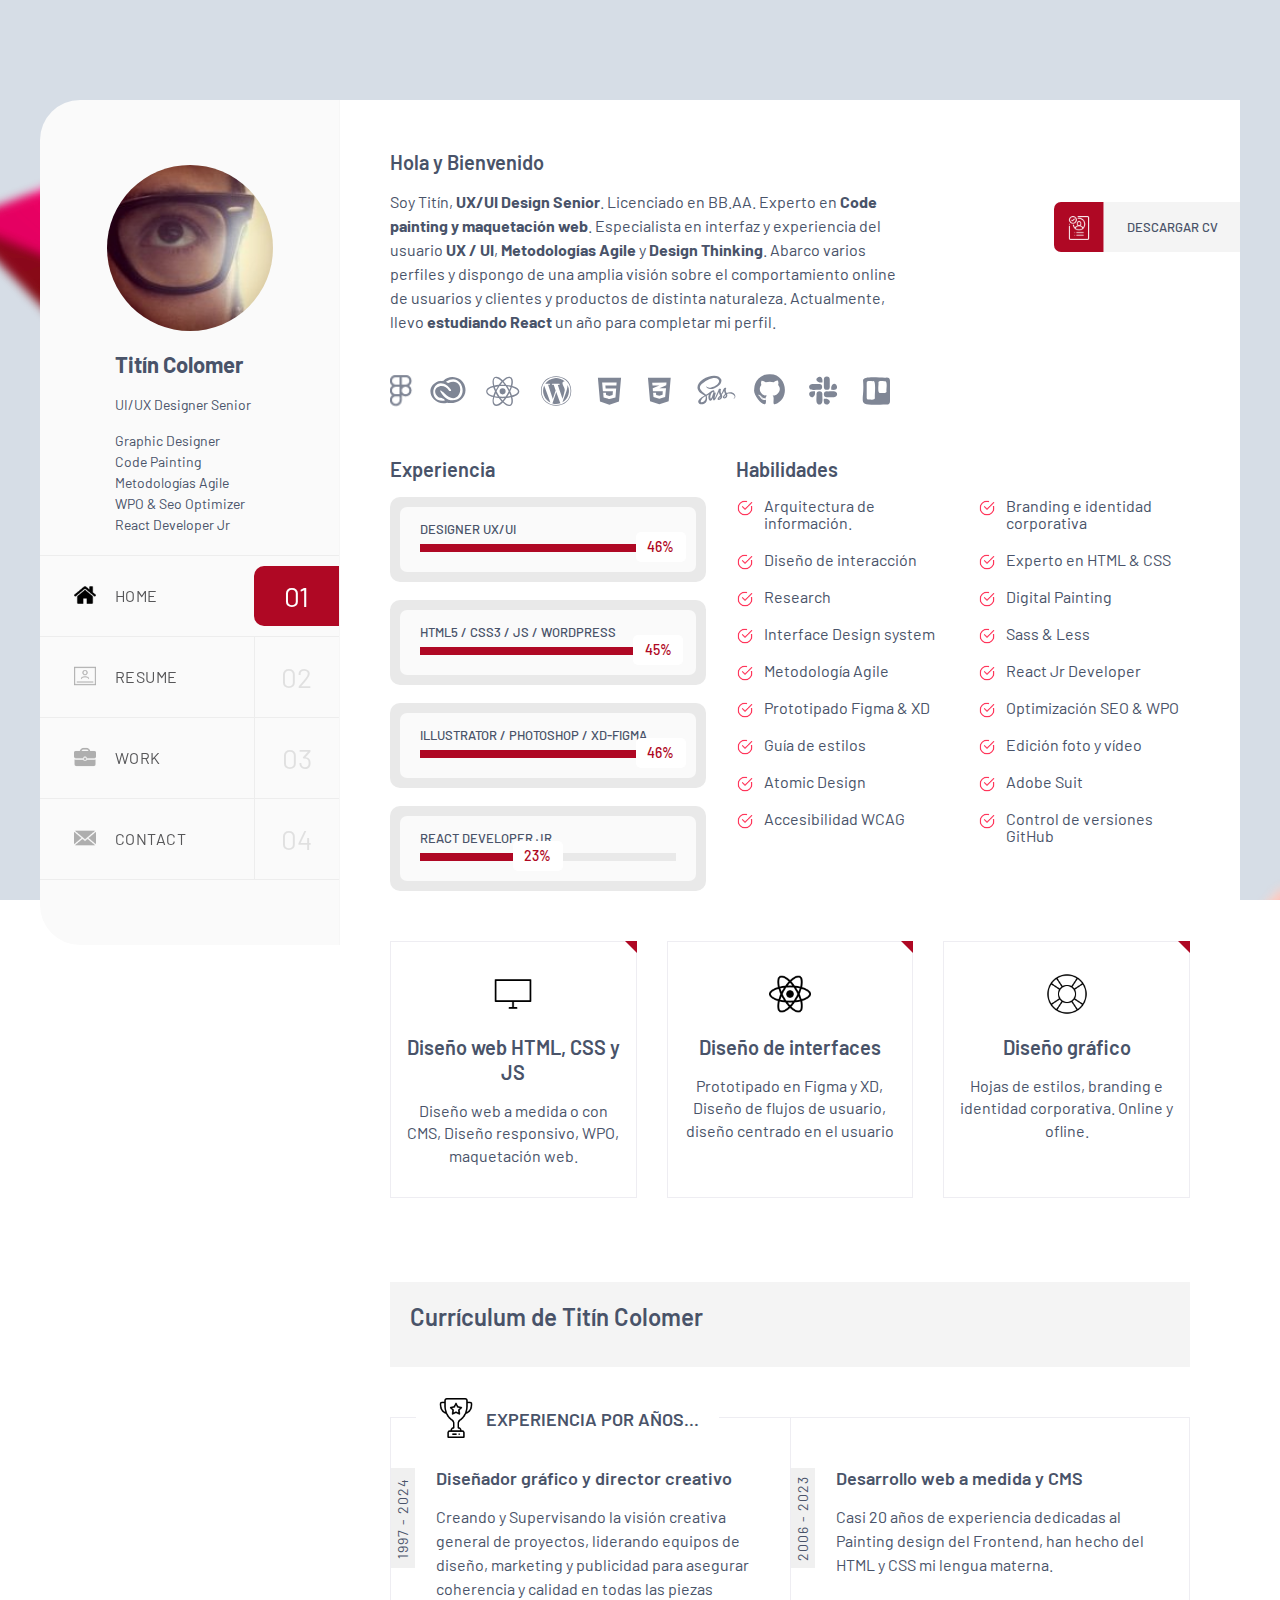
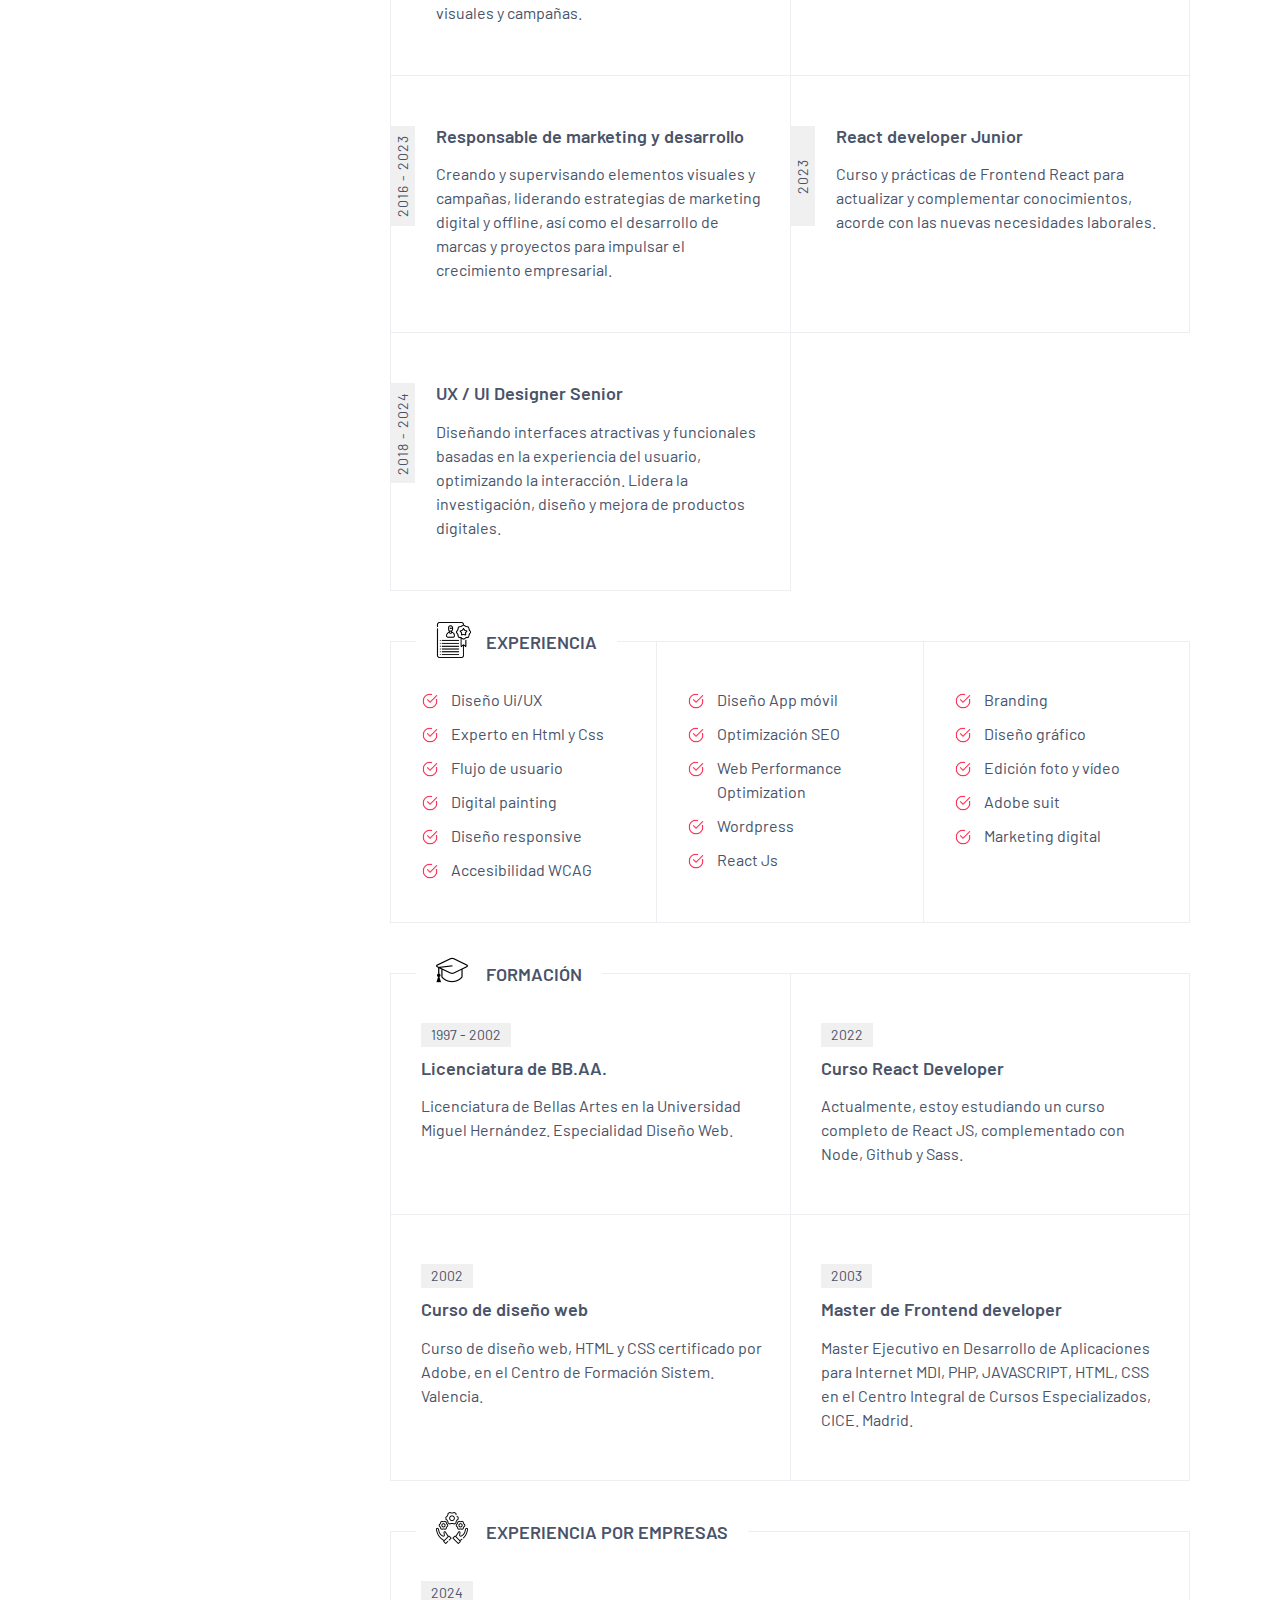
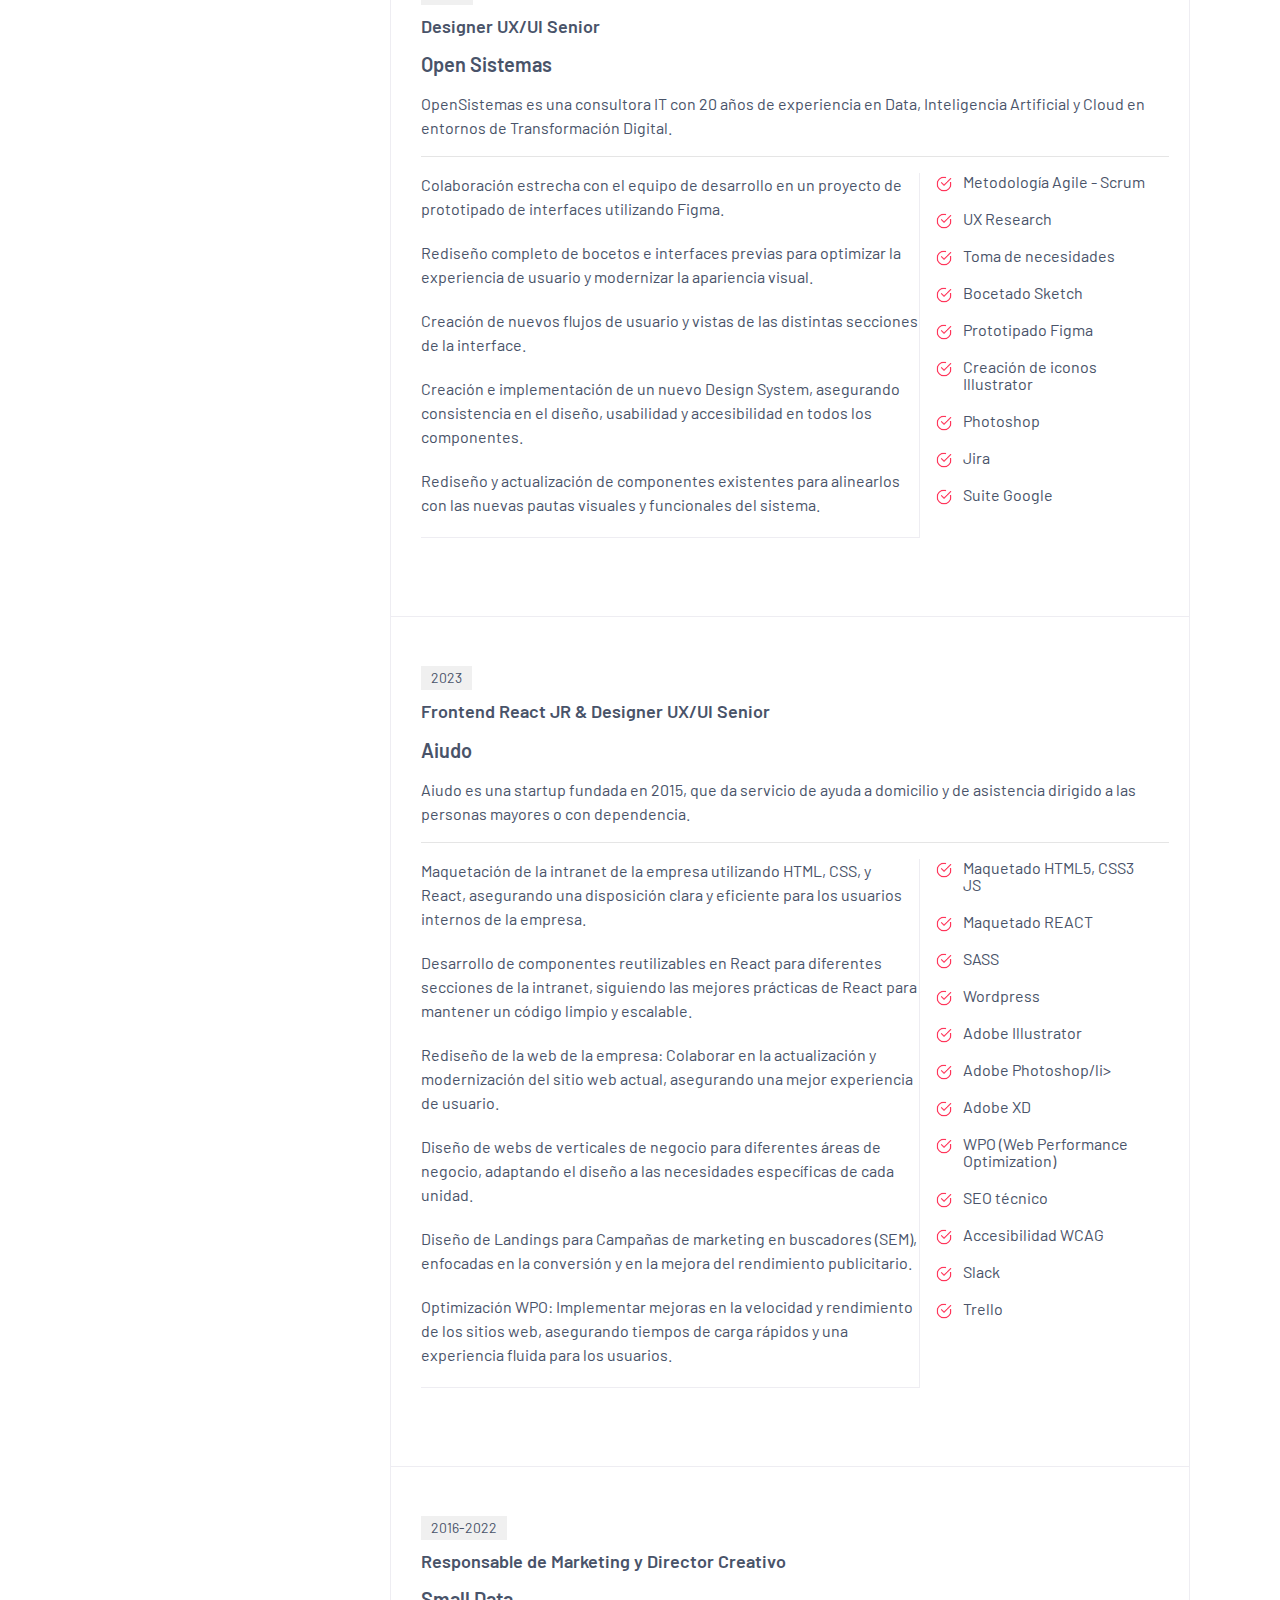
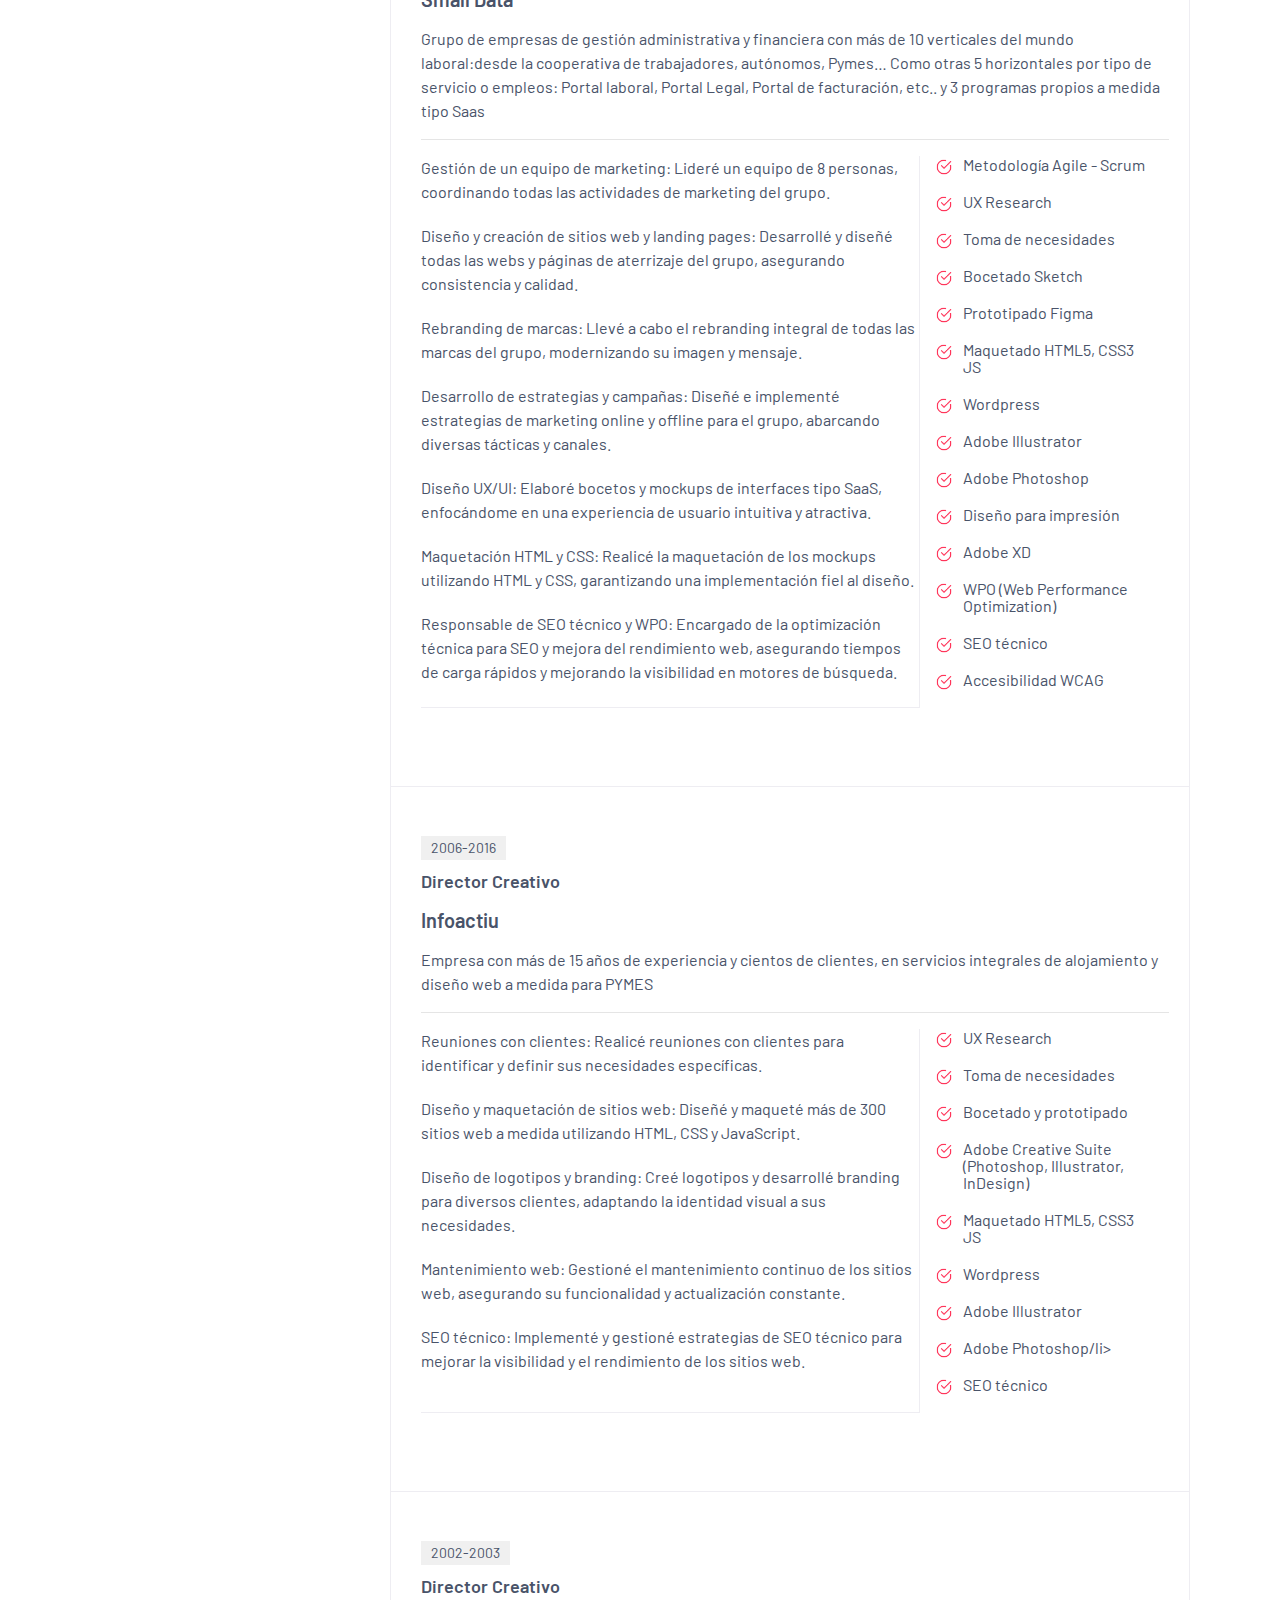
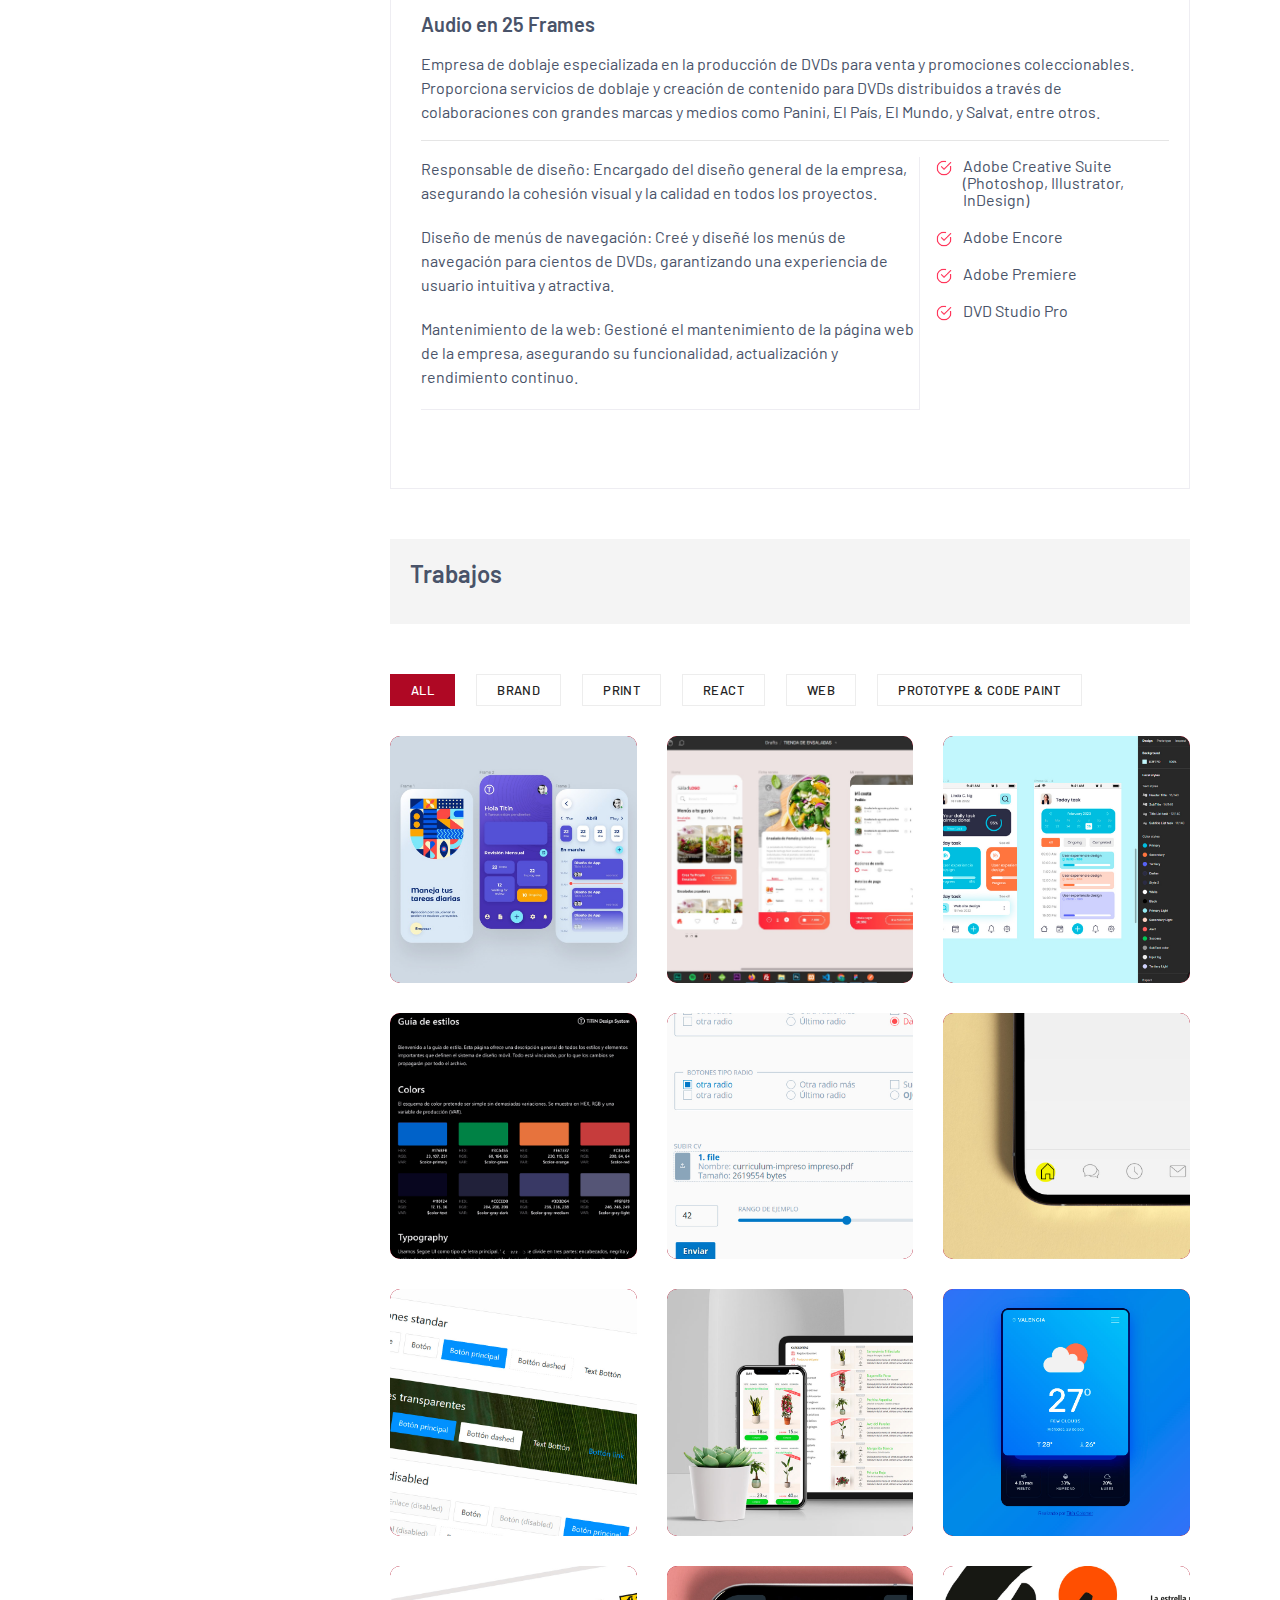
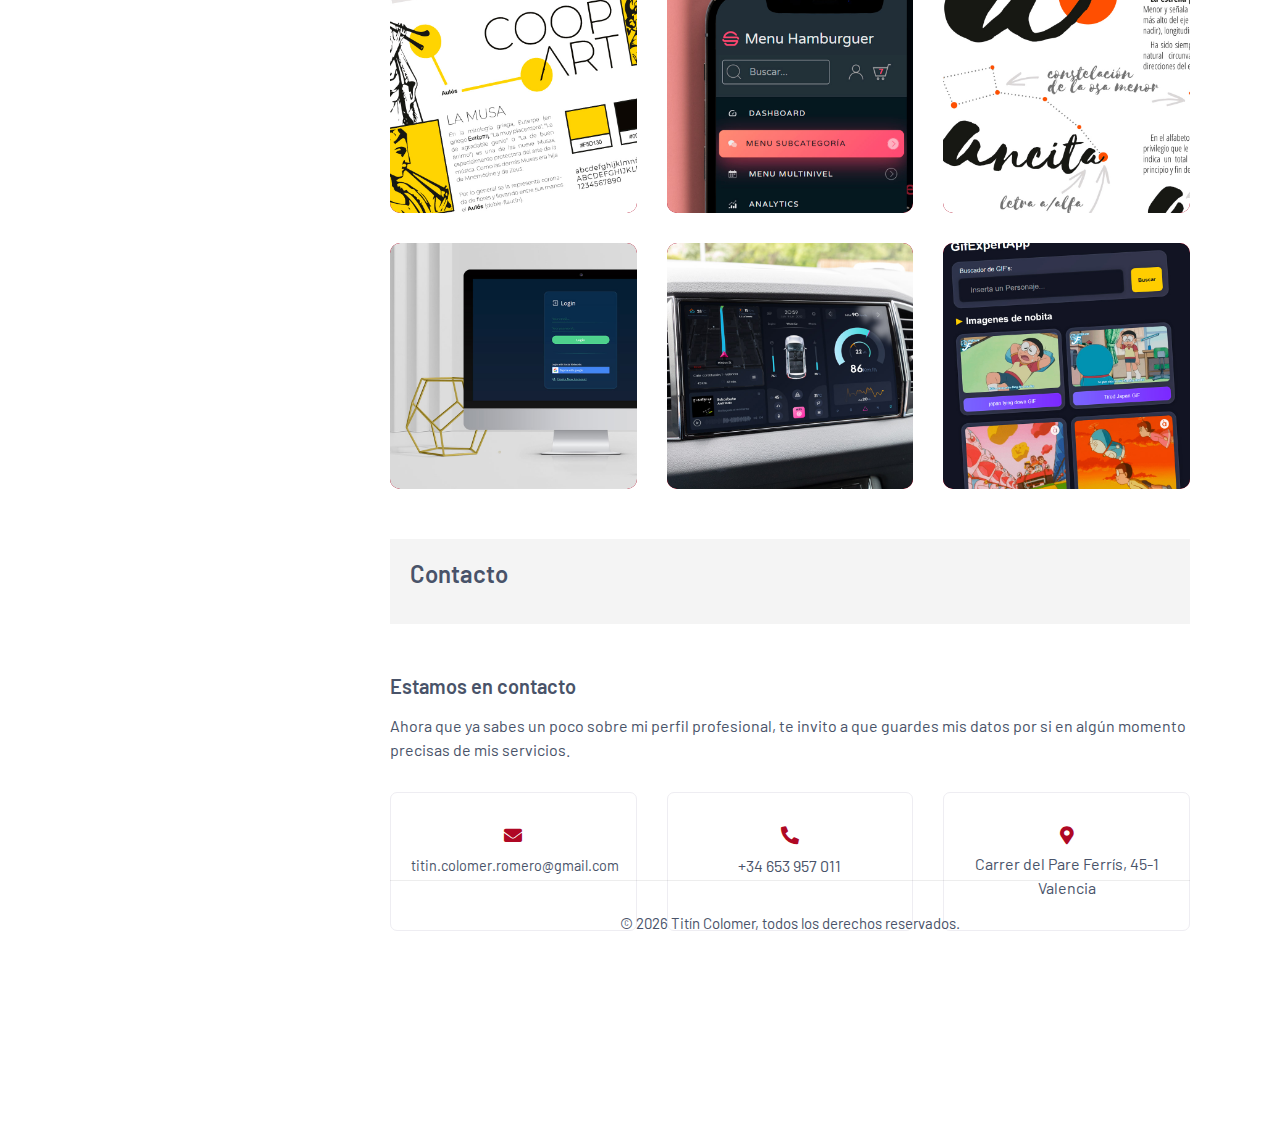
==== commit e5251994: "añadir y modificar errores" ====
--- a/index.html
+++ b/index.html
@@ -147,6 +147,18 @@
                                             <div class="skills-column col-xl-5 col-lg-12 col-md-12">
                                                 <h3>Experiencia</h3>
                                                 <div class="skills">
+                                                    <div class="skill-block">
+                                                        <div class="skill-block-inner">
+                                                            <div class="skill-title">Designer UX/UI</div>
+                                                            <div class="bar">
+                                                                <div class="bar-inner count-bar" data-percent="98%">
+                                                                    <div class="count-box"><span class="count-text"
+                                                                            data-stop="98" data-speed="2000">0</span>%
+                                                                    </div>
+                                                                </div>
+                                                            </div>
+                                                        </div>
+                                                    </div>
 
                                                     <div class="skill-block">
                                                         <div class="skill-block-inner">
@@ -199,21 +211,25 @@
                                                     <div class="row clearfix">
                                                         <div class="col-lg-6 col-md-6 col-sm-12">
                                                             <ul>
-                                                                <li>Diseño UX/UI</li>
+                                                                <li>Arquitectura de información.</li>
+                                                                <li>Diseño de interacción</li>
+                                                                <li>Research</li>
+                                                                <li>Interface Design system</li>
+                                                                <li>Metodología Agile</li>
+                                                                <li>Prototipado Figma & XD</li>
+                                                                <li>Guía de estilos</li>
+                                                                <li>Atomic Design</li>
+                                                                <li>Accesibilidad WCAG</li>
+                                                            </ul>
+                                                        </div>
+                                                        <div class="col-lg-6 col-md-6 col-sm-12">
+                                                            <ul>
+                                                                
+                                                                <li>Branding e identidad corporativa</li>
                                                                 <li>Experto en HTML & CSS</li>
                                                                 <li>Digital Painting</li>
                                                                 <li>Sass & Less</li>
                                                                 <li>React Jr Developer</li>
-                                                                <li>Guía de estilos</li>
-                                                                <li>Interface Design system</li>
-                                                                <li>Atomic Design</li>
-                                                            </ul>
-                                                        </div>
-                                                        <div class="col-lg-6 col-md-6 col-sm-12">
-                                                            <ul>
-                                                                <li>Scrum y Design Thinking</li>
-                                                                <li>Prototipado Figma & XD</li>
-                                                                <li>Branding e identidad corporativa</li>
                                                                 <li>Optimización SEO & WPO</li>
                                                                 <li>Edición foto y vídeo</li>
                                                                 <li>Adobe Suit</li>
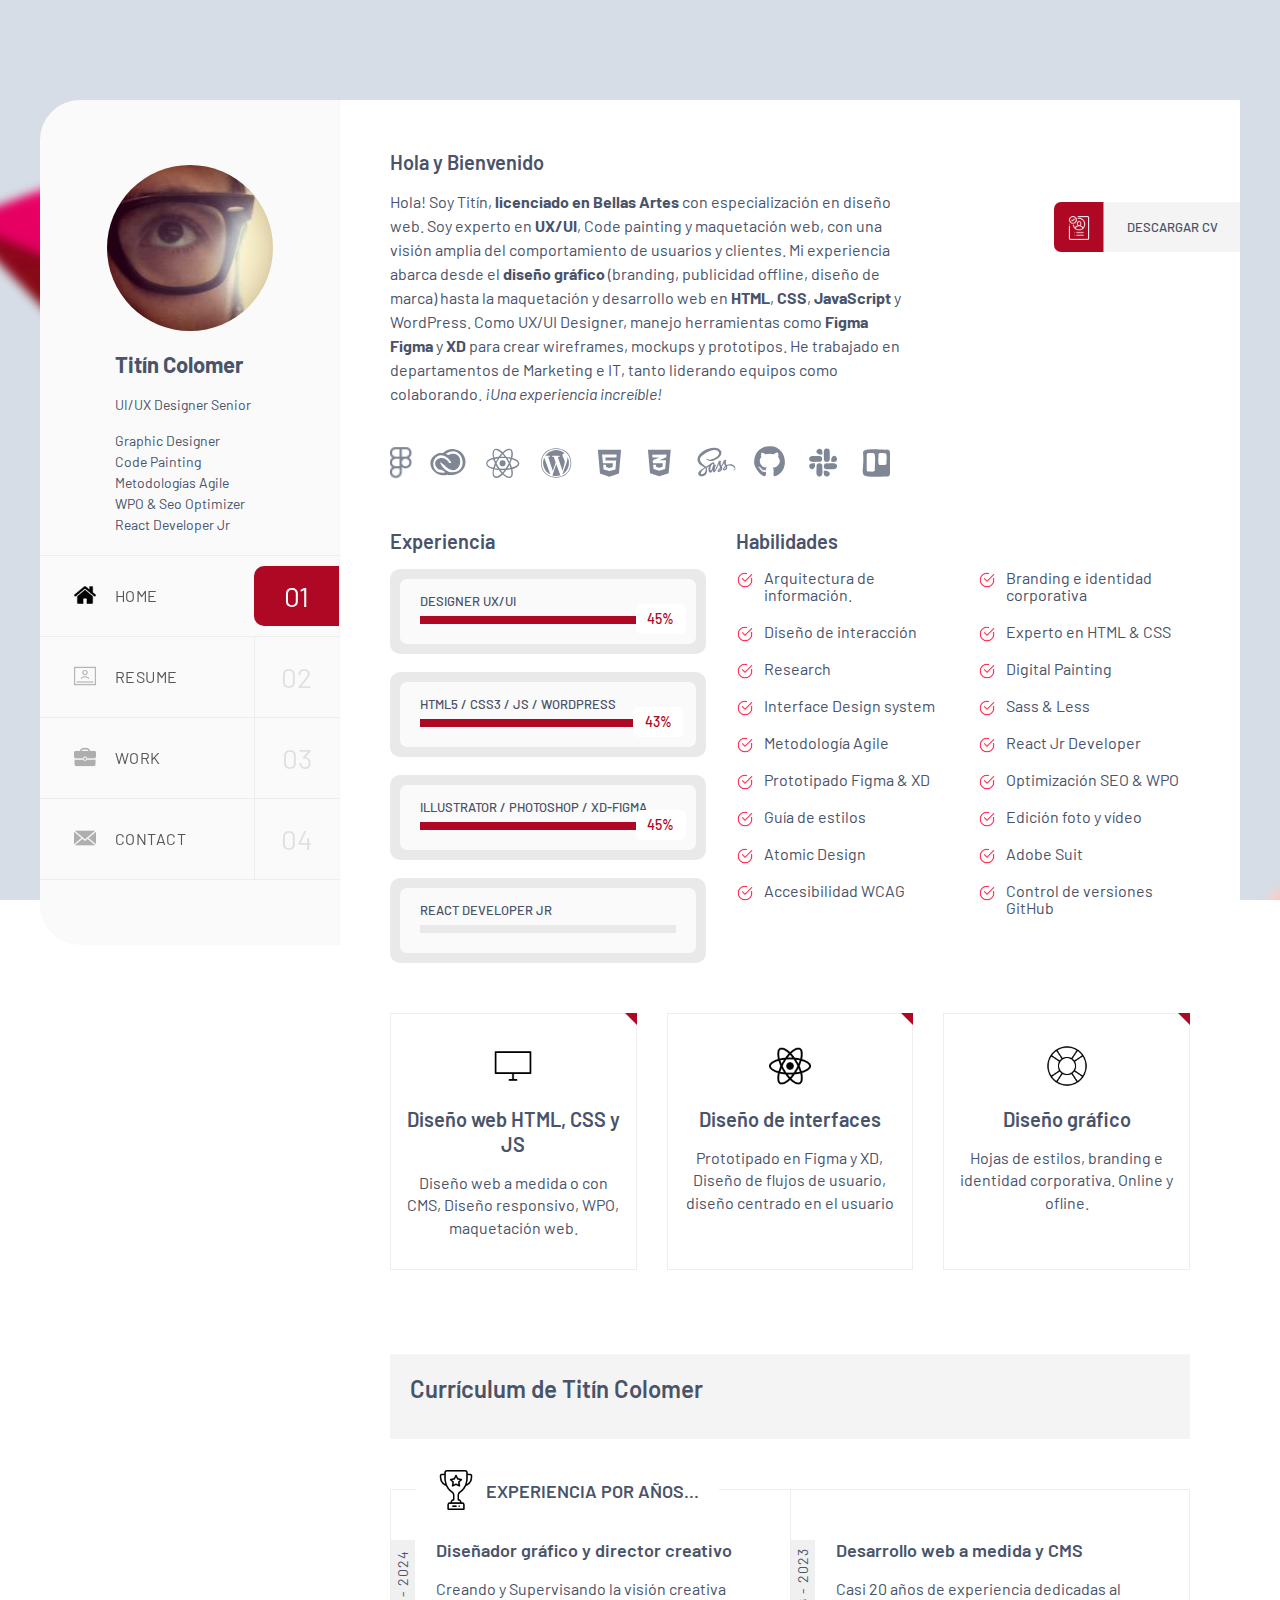
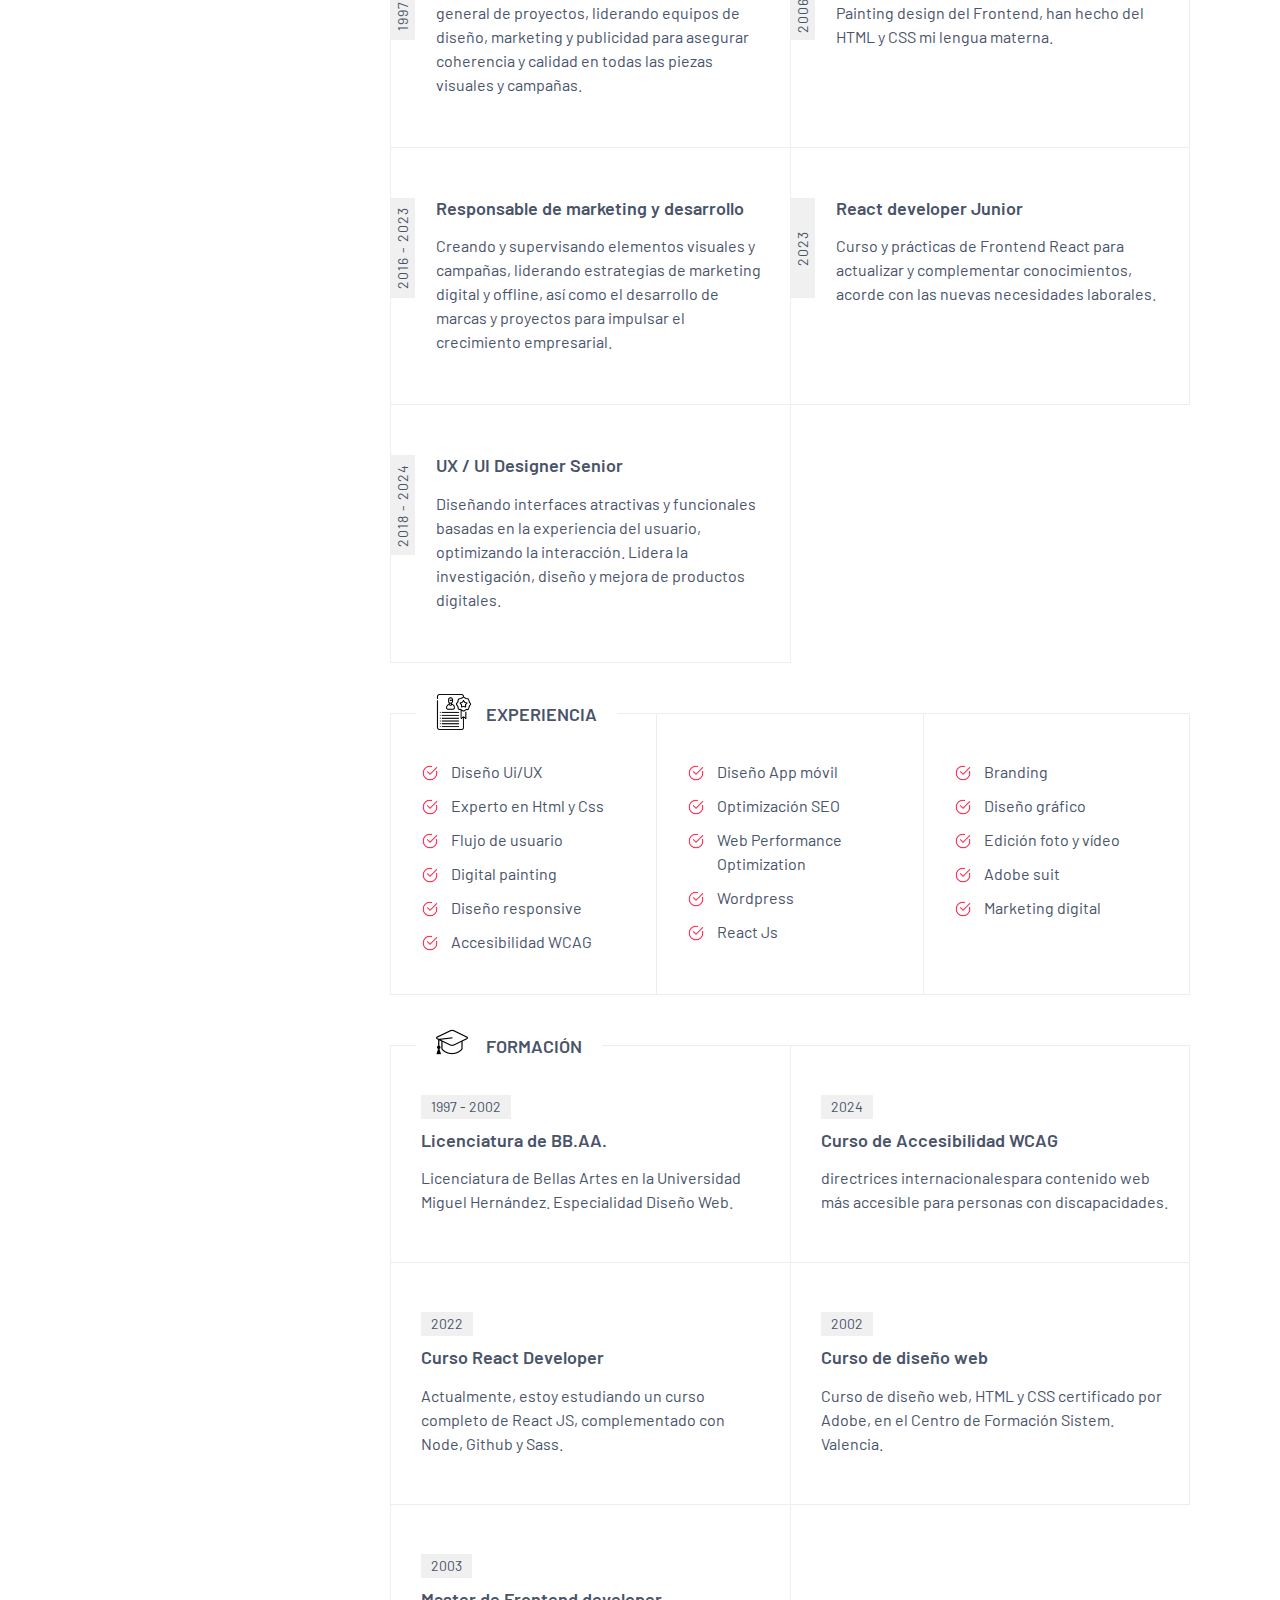
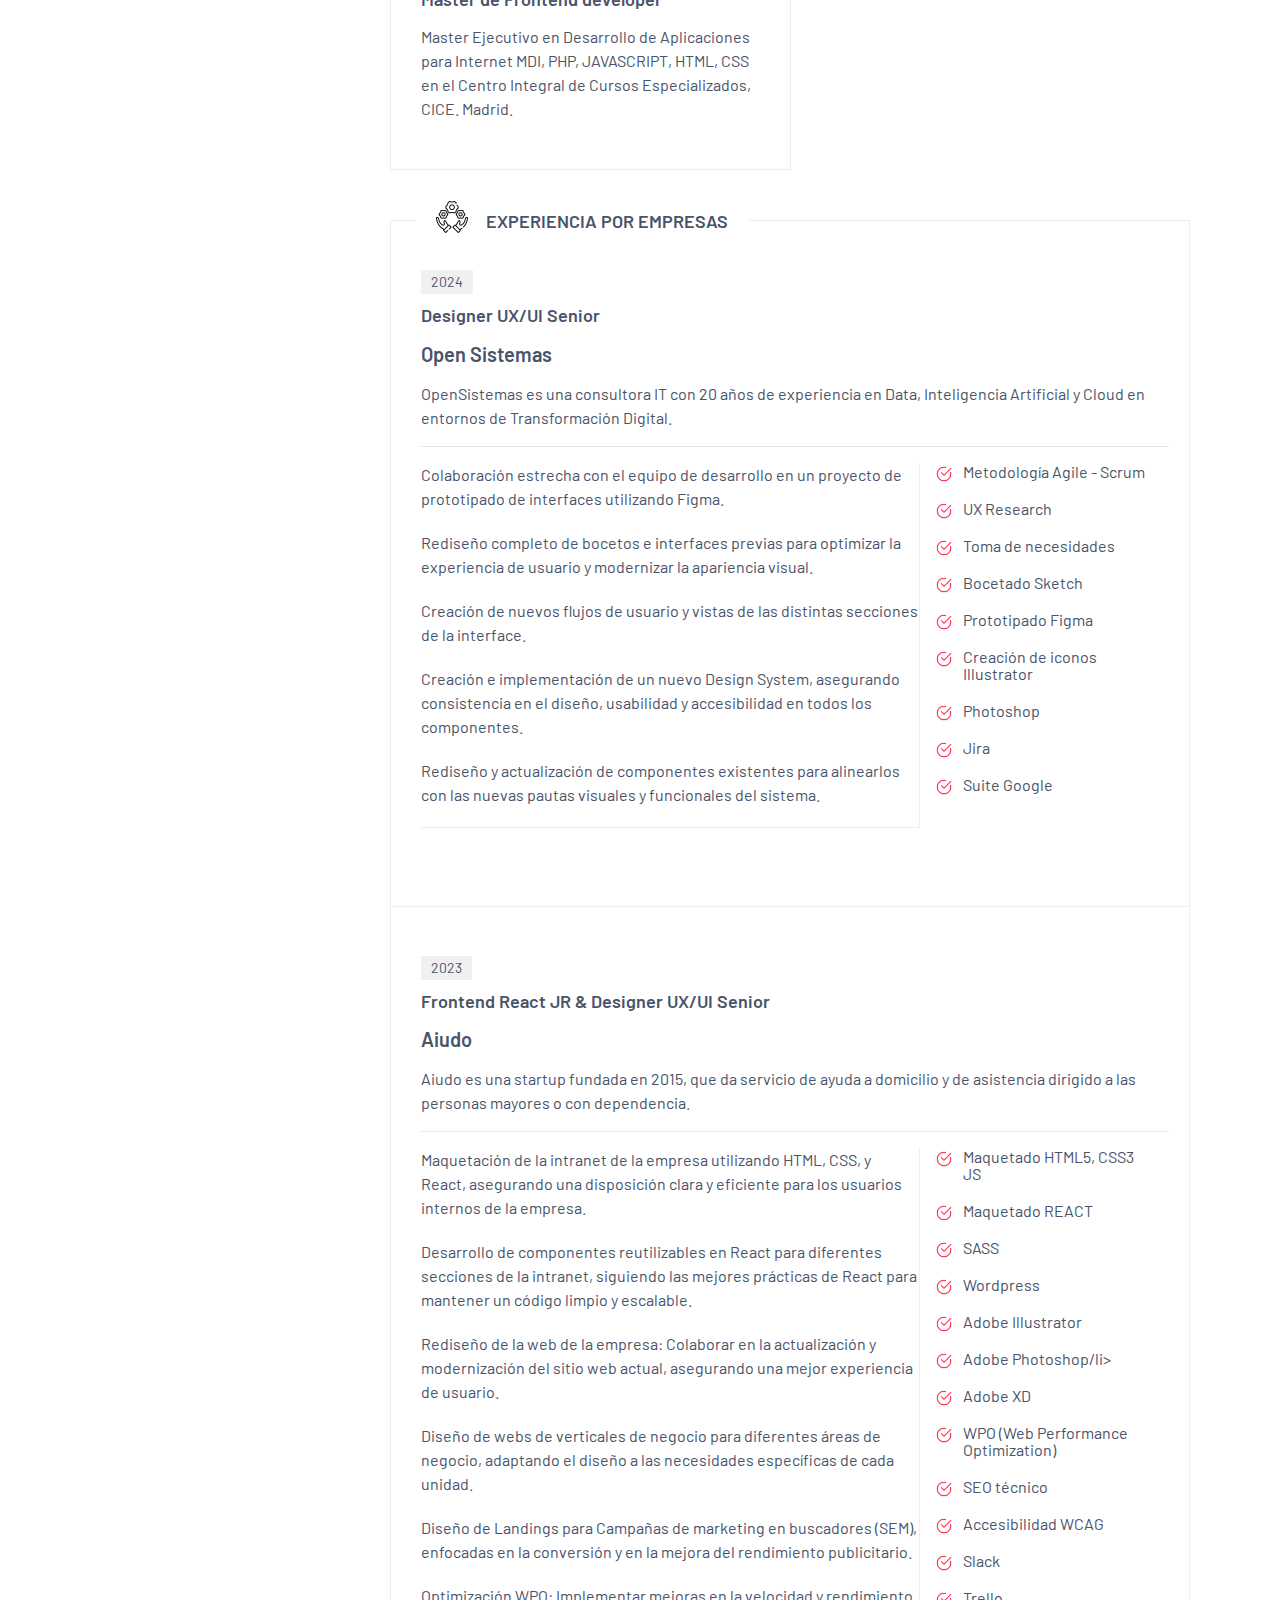
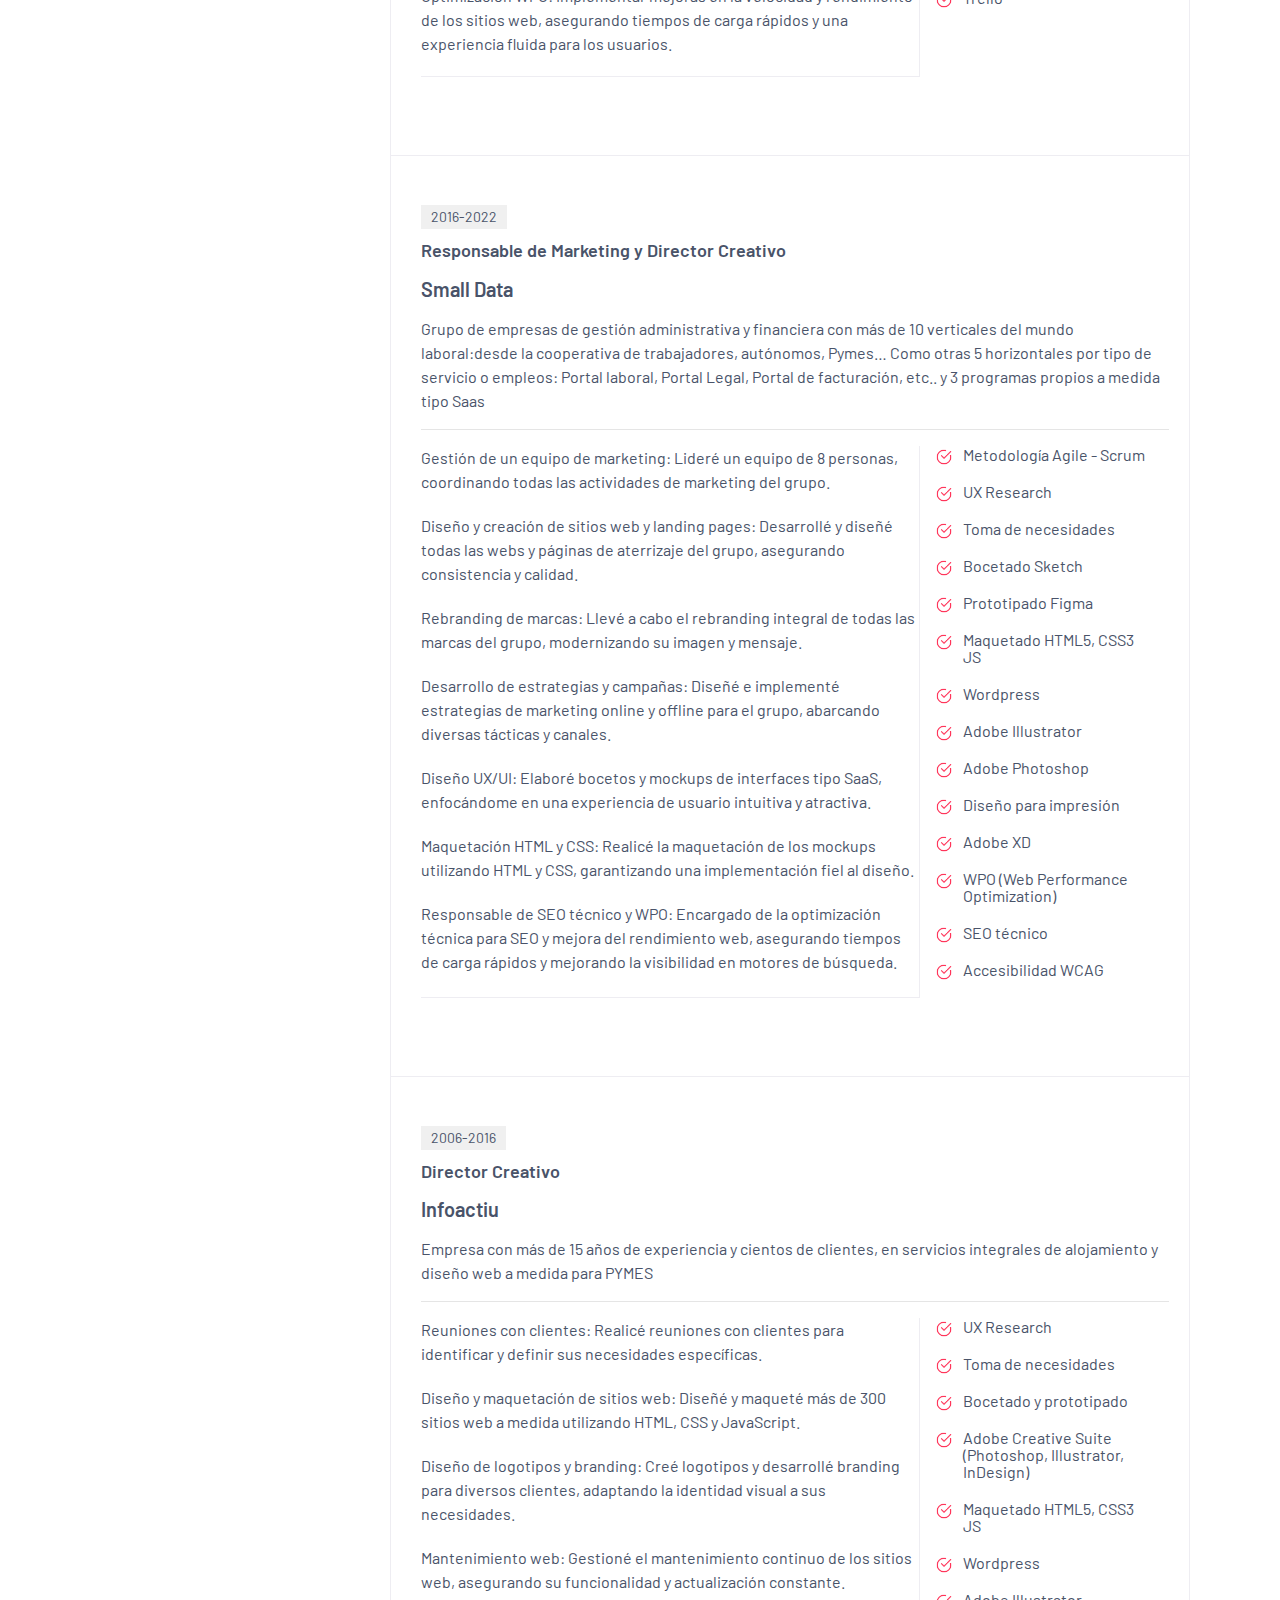
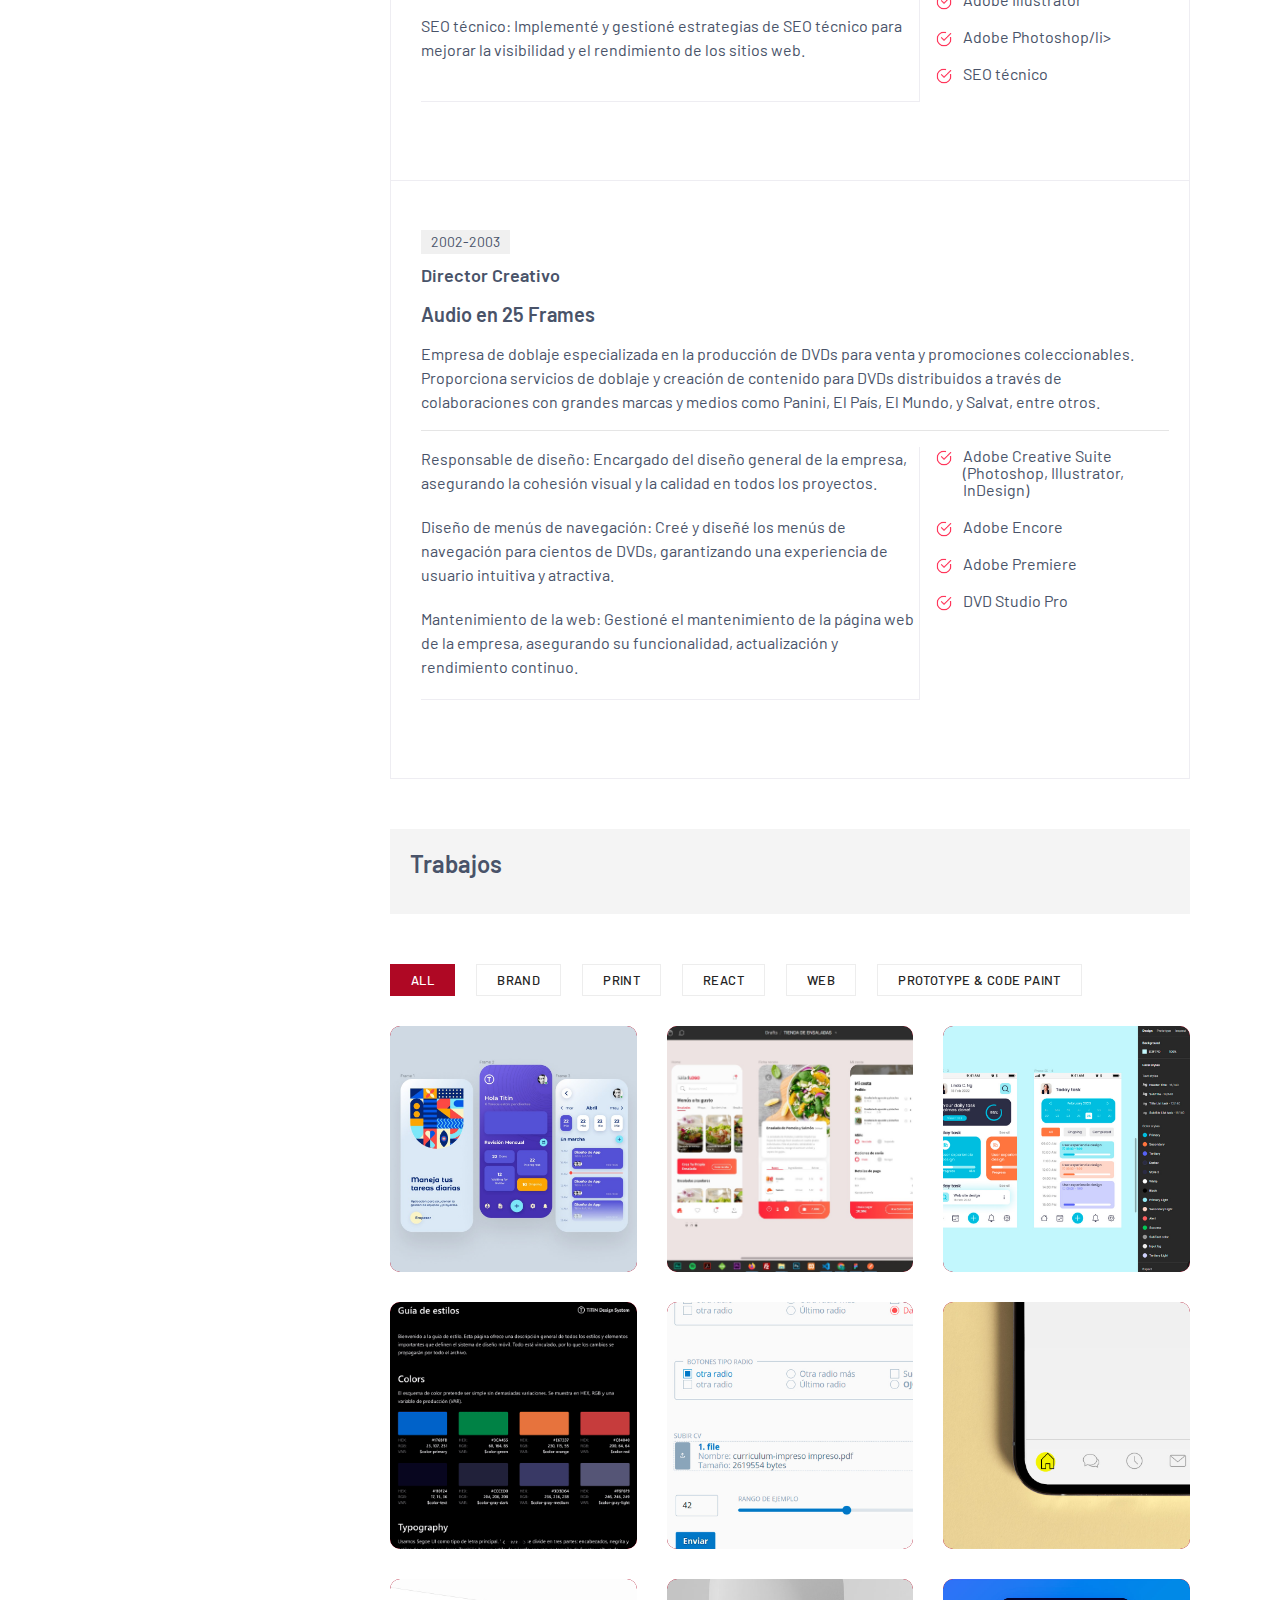
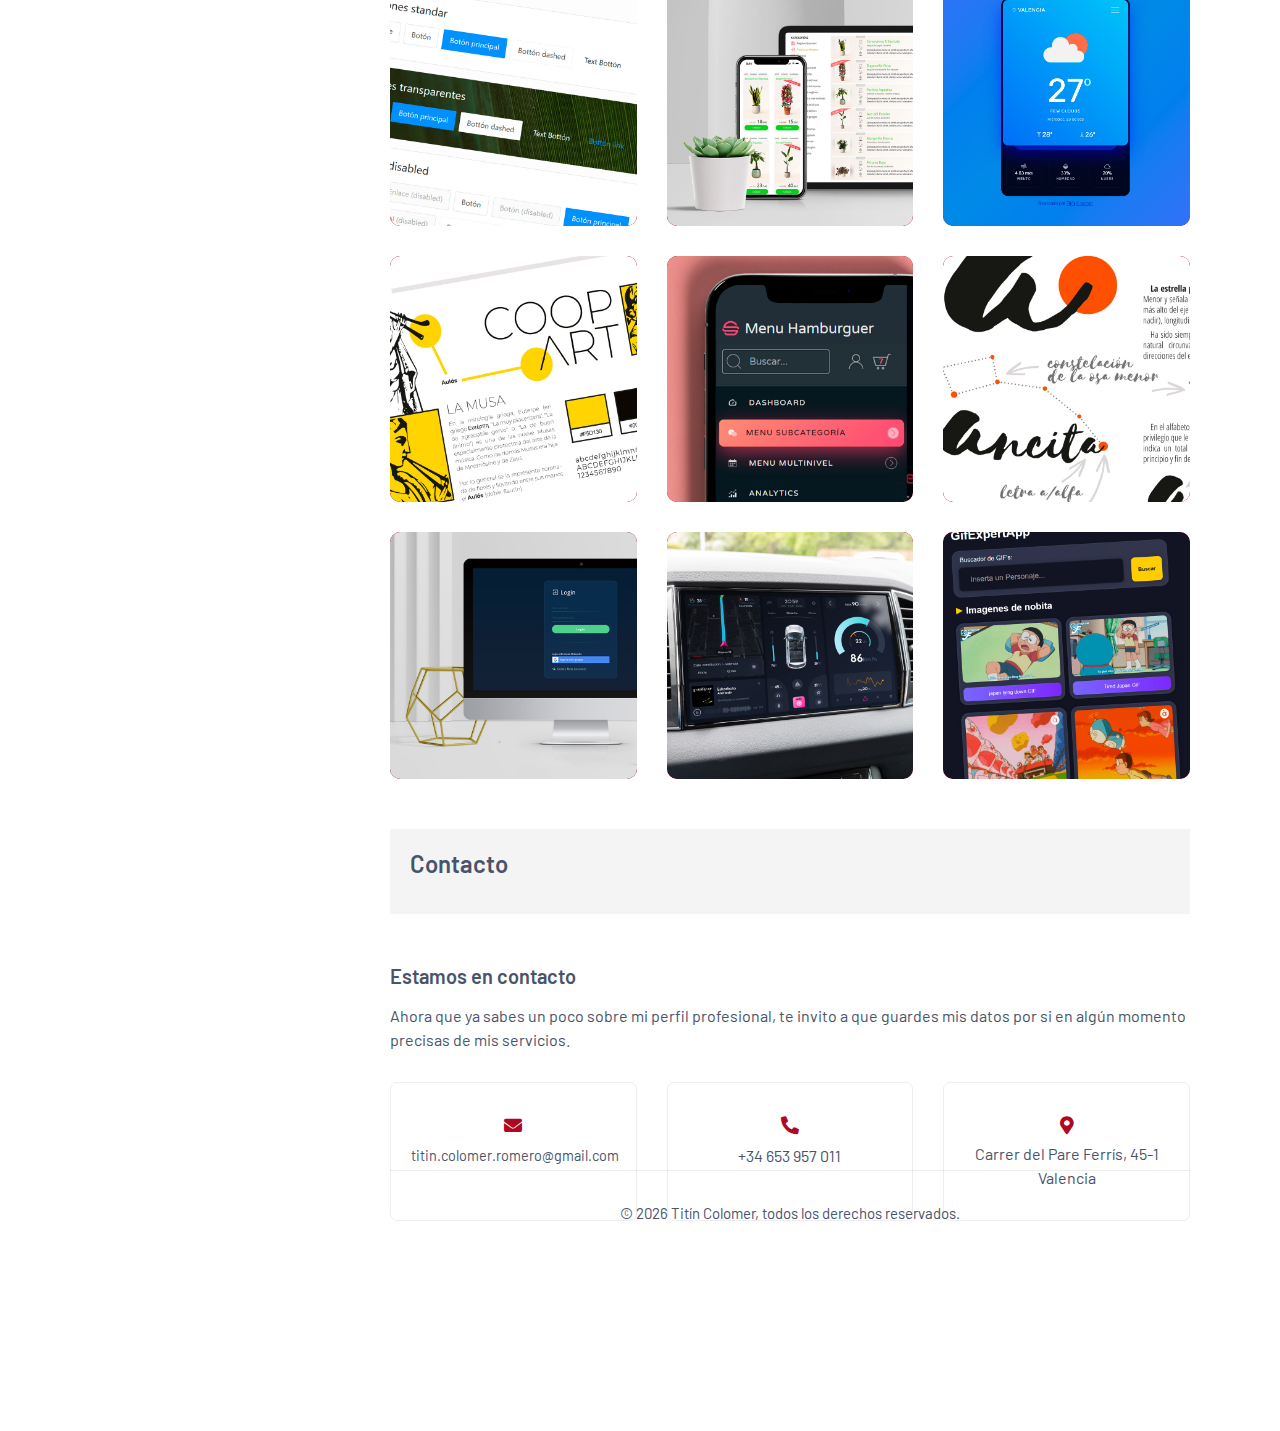
==== commit 45229f8a: "modificación y actualización pdf" ====
--- a/index.html
+++ b/index.html
@@ -128,14 +128,7 @@
                                     <!--Bienvenido y presentación-->
                                     <div class="welcome">
                                         <h3>Hola y Bienvenido</h3>
-                                        <div class="text">Soy Titín, <b>UX/UI Design Senior</b>. Licenciado en BB.AA.
-                                            Experto en <b>Code painting y maquetación web</b>. Especialista en interfaz
-                                            y experiencia del usuario <b>UX / UI</b>, <b>Metodologías Agile</b> y
-                                            <b>Design Thinking</b>.
-                                            Abarco varios perfiles y dispongo de una amplia visión sobre el
-                                            comportamiento online de usuarios y
-                                            clientes y productos de distinta naturaleza.
-                                            Actualmente, llevo <b>estudiando React</b> un año para completar mi perfil.
+                                        <div class="text">Hola! Soy Titín, <b>licenciado en Bellas Artes</b> con especialización en diseño web. Soy experto en <b>UX/UI</b>, Code painting y maquetación web, con una visión amplia del comportamiento de usuarios y clientes. Mi experiencia abarca desde el <b>diseño gráfico</b> (branding, publicidad offline, diseño de marca) hasta la maquetación y desarrollo web en <b>HTML</b>, <b>CSS</b>, <b>JavaScript</b> y WordPress. Como UX/UI Designer, manejo herramientas como <b>Figma</b> <b>Figma</b> y <b>XD</b> para crear wireframes, mockups y prototipos. He trabajado en departamentos de Marketing e IT, tanto liderando equipos como colaborando. <i>¡Una experiencia increíble!</i>
                                         </div>
                                     </div>
                                     <div><img src="./images/resource/Iconos-apps.svg" class="aptitudes-icon" width="261"
@@ -486,6 +479,15 @@
                                                     <h4>Licenciatura de BB.AA.</h4>
                                                     <div class="text">Licenciatura de Bellas Artes en la Universidad
                                                         Miguel Hernández. Especialidad Diseño Web.</div>
+                                                </div>
+                                            </div>
+                                            <!--Bloque-->
+                                            <div class="edu-block col-lg-6 col-md-6 col-sm-12">
+                                                <div class="inner-box">
+                                                    <div class="date"><span>2024</span></div>
+                                                    <h4>Curso de Accesibilidad WCAG</h4>
+                                                    <div class="text">directrices 
+                                                        internacionalespara contenido web más accesible para personas con discapacidades. </div>
                                                 </div>
                                             </div>
                                             <!--Bloque-->
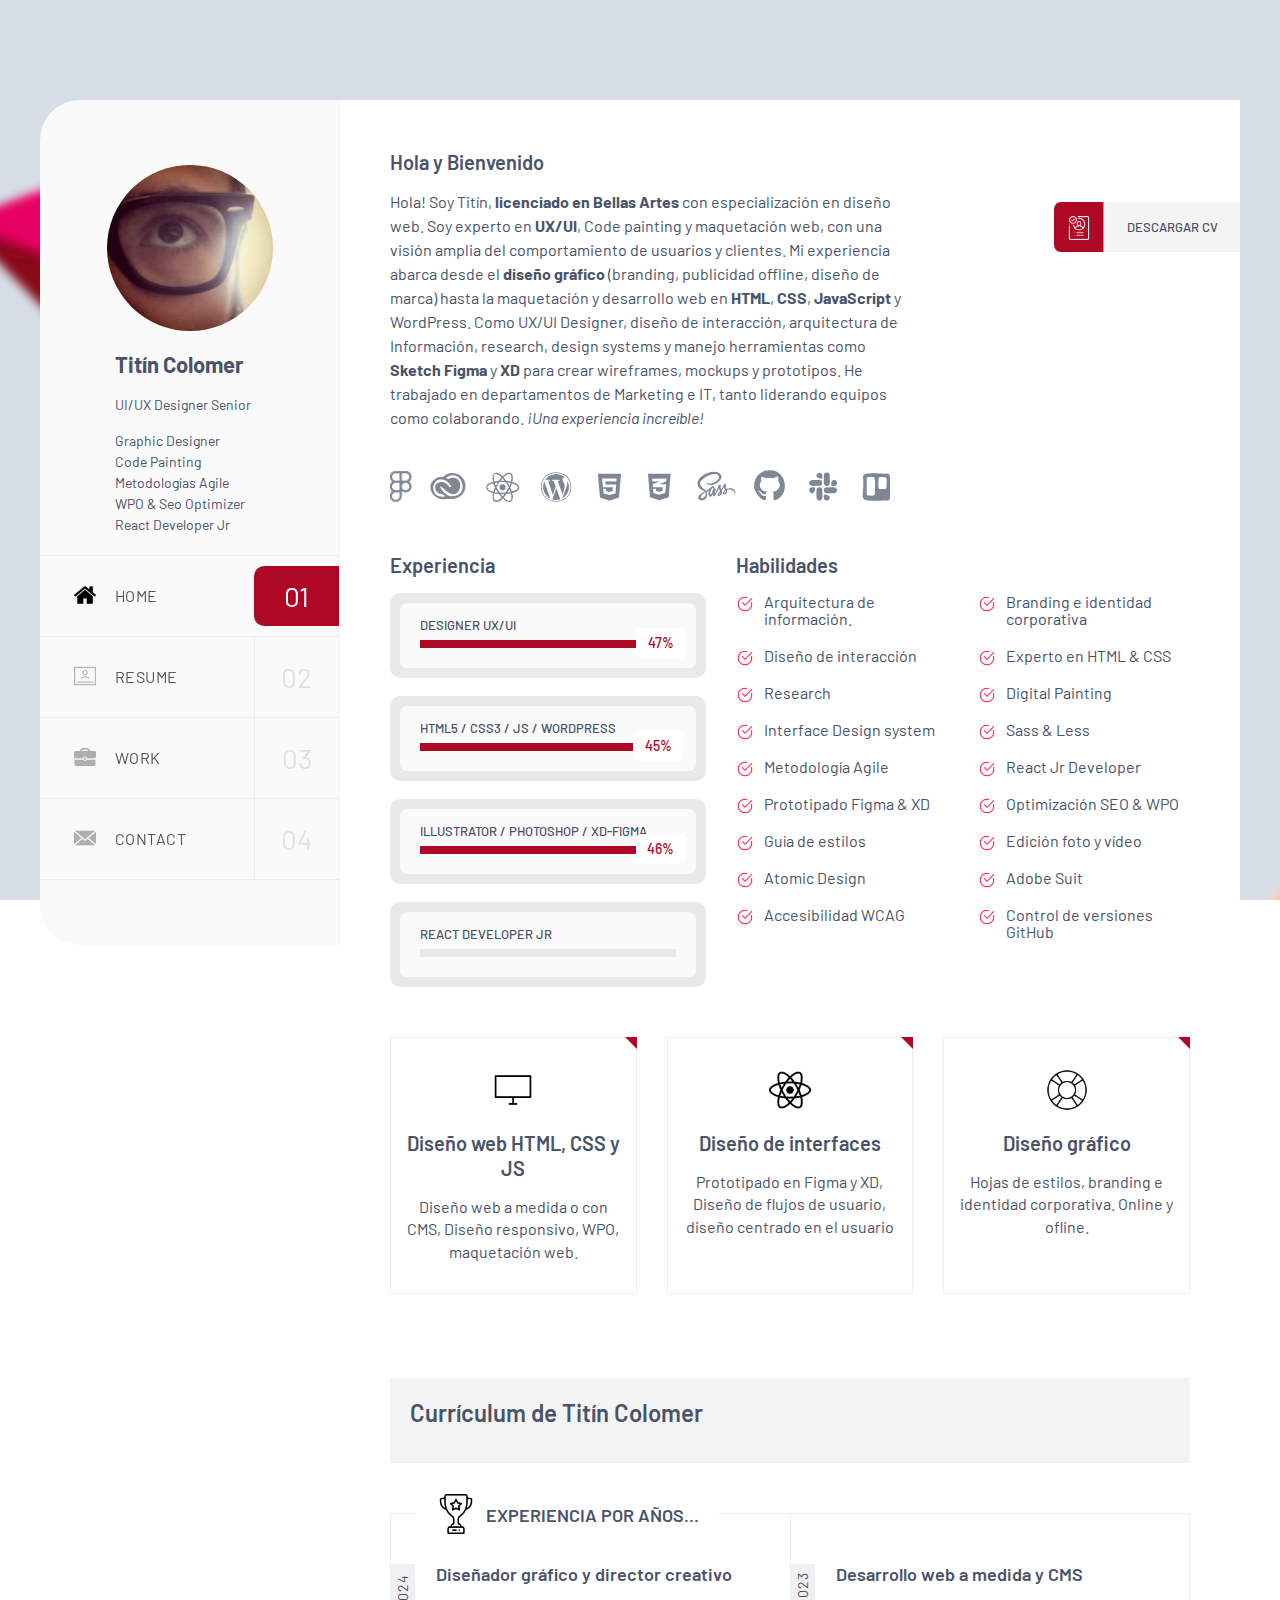
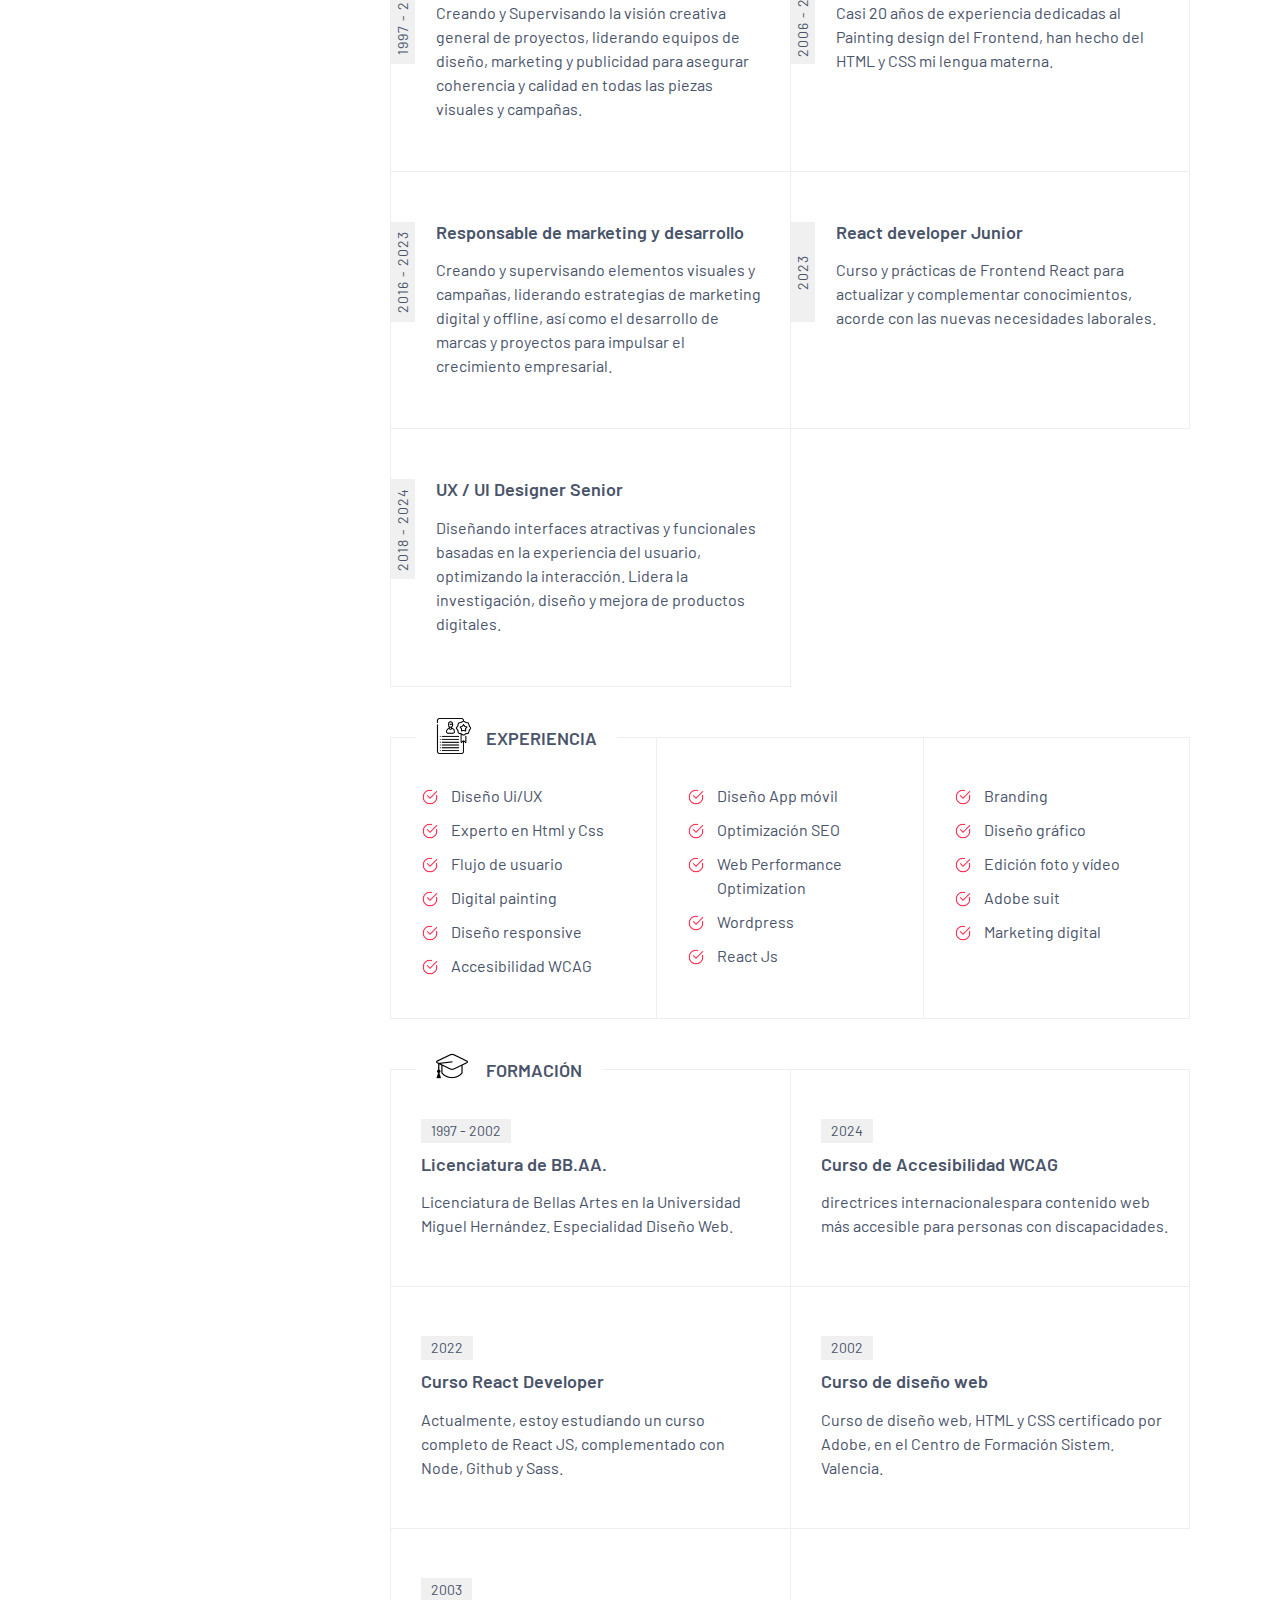
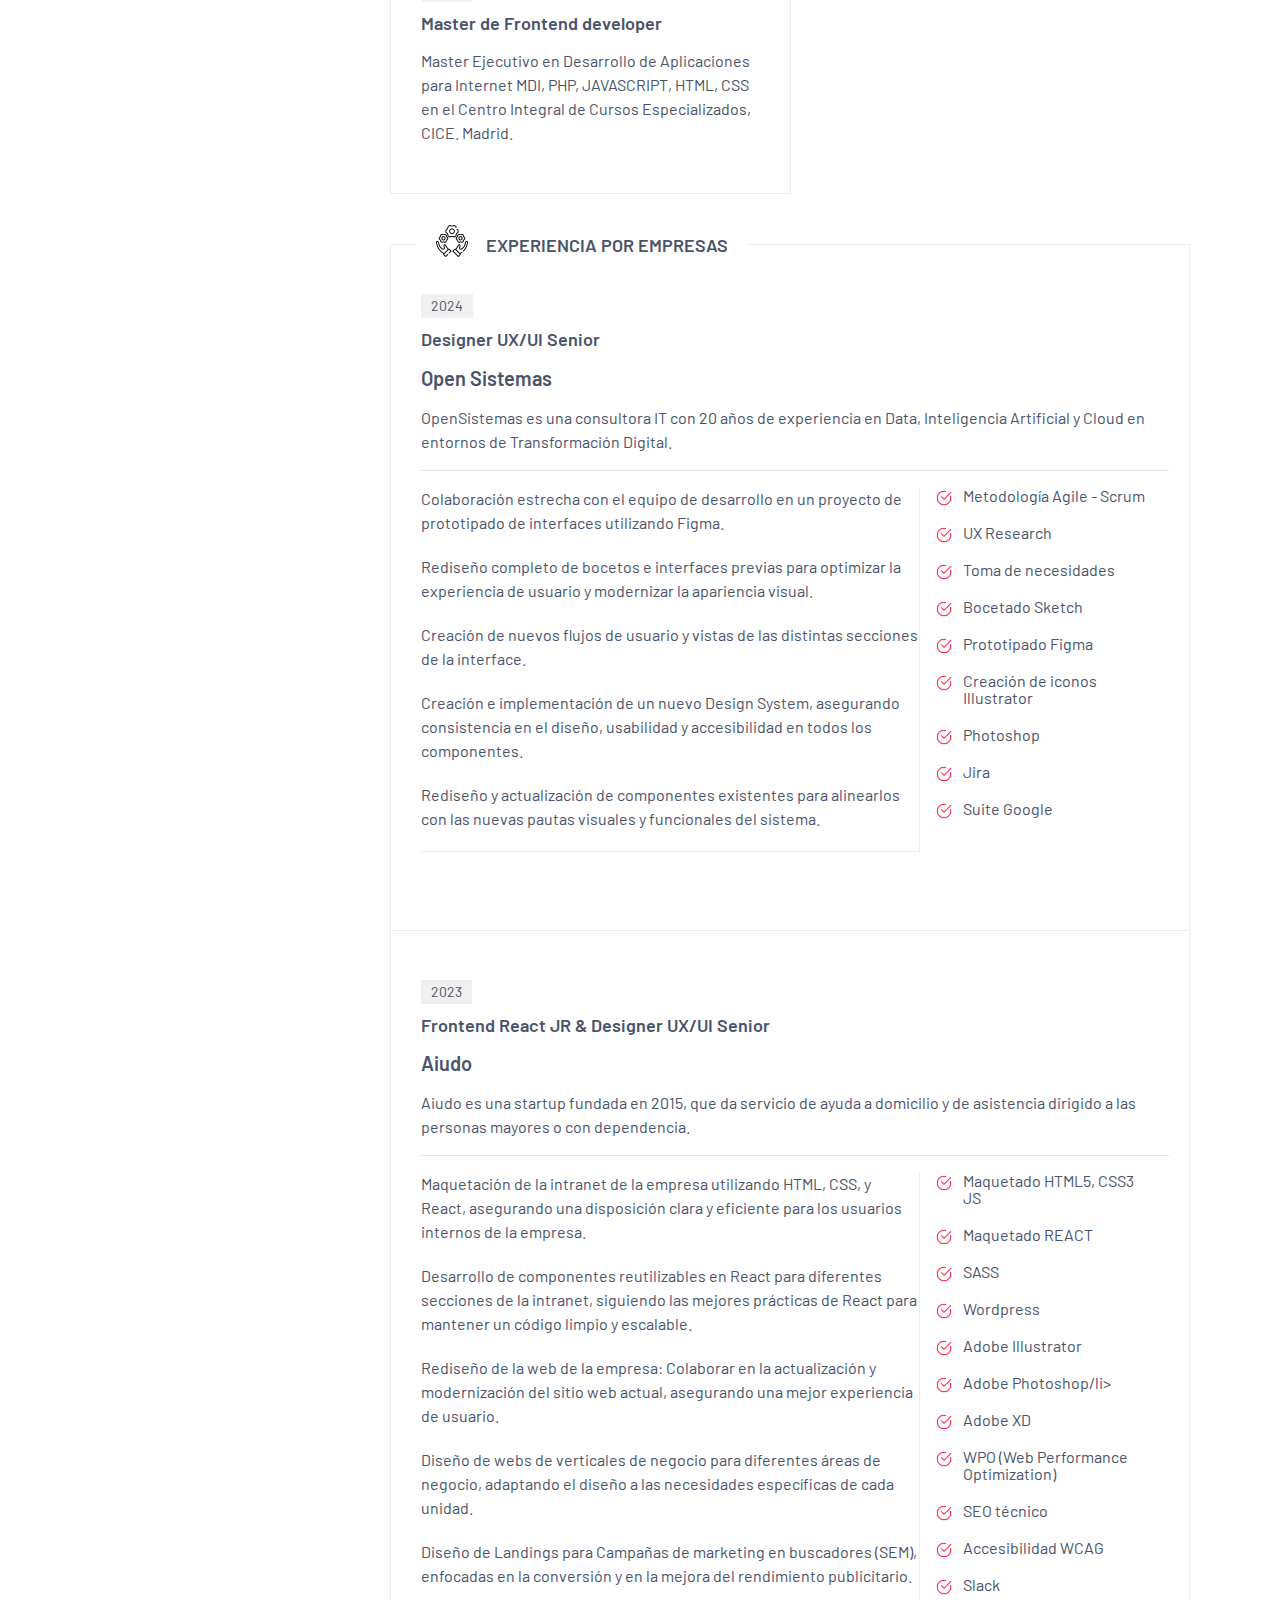
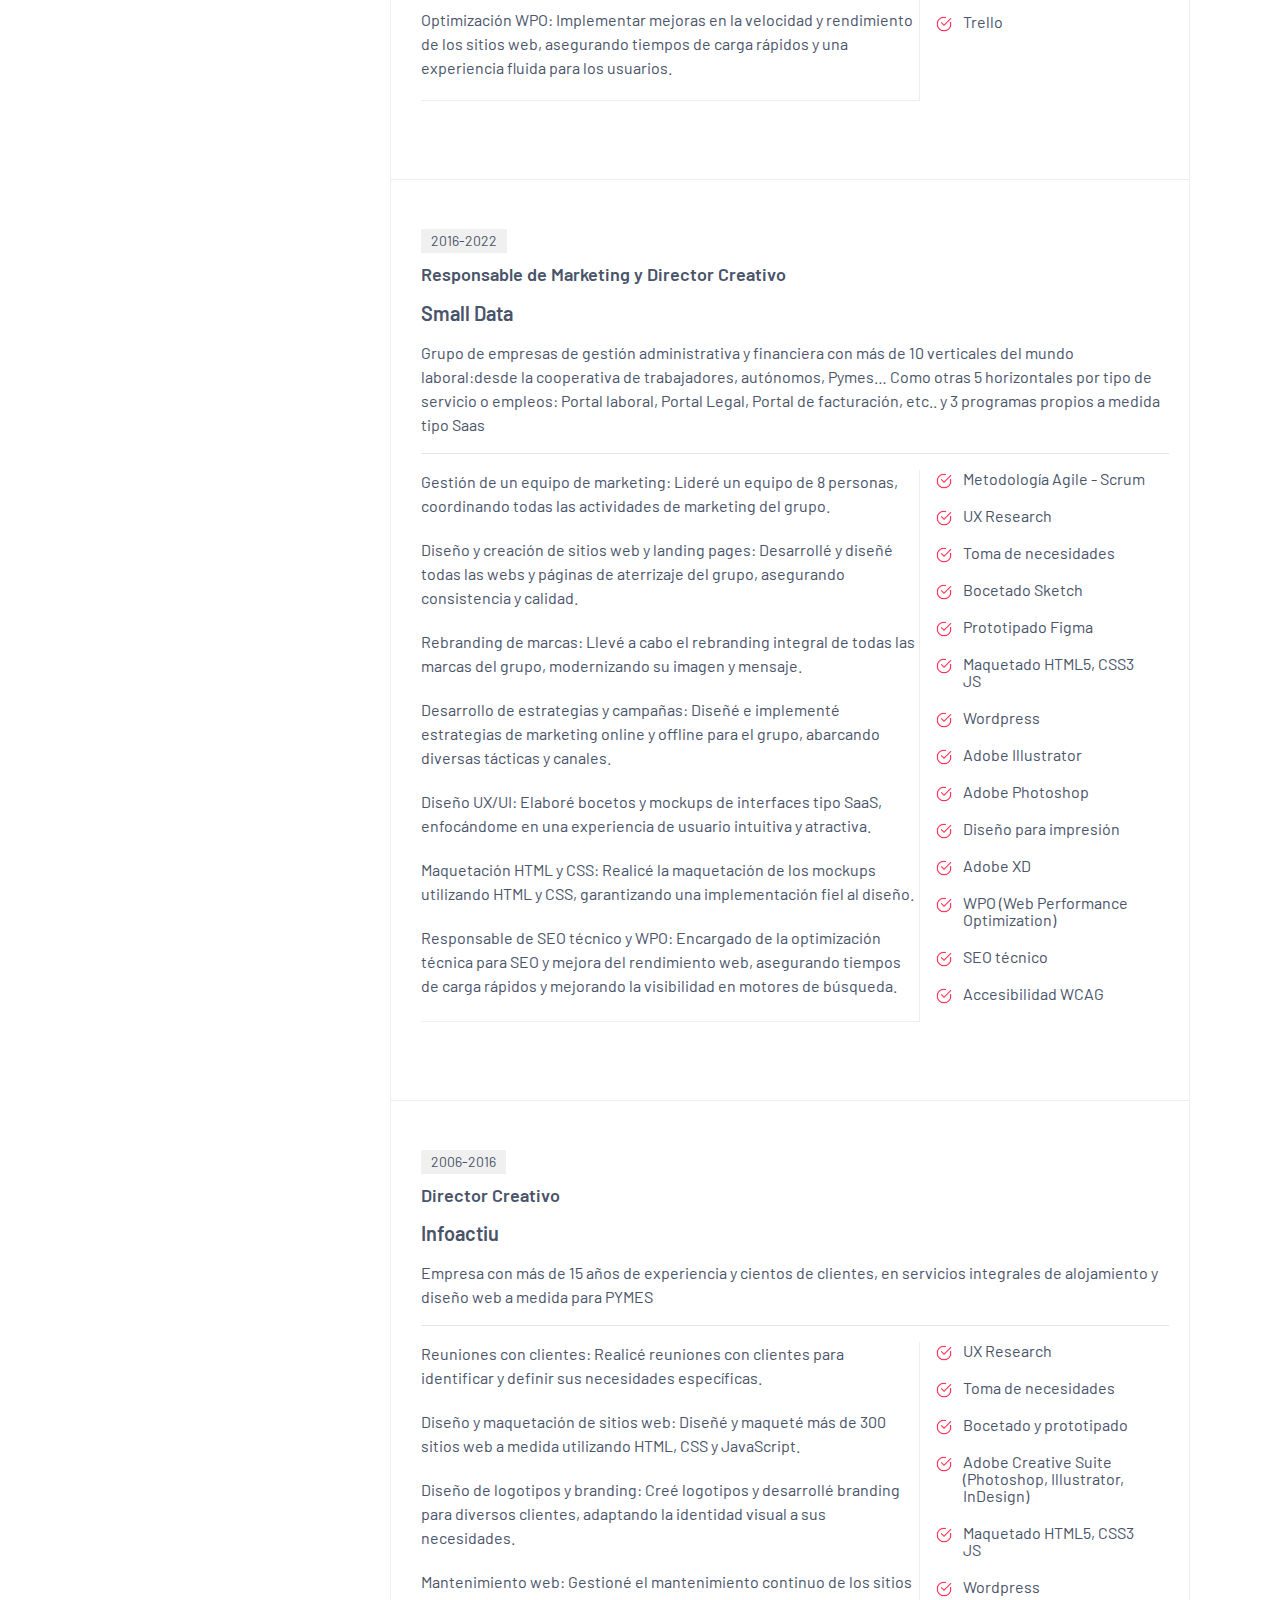
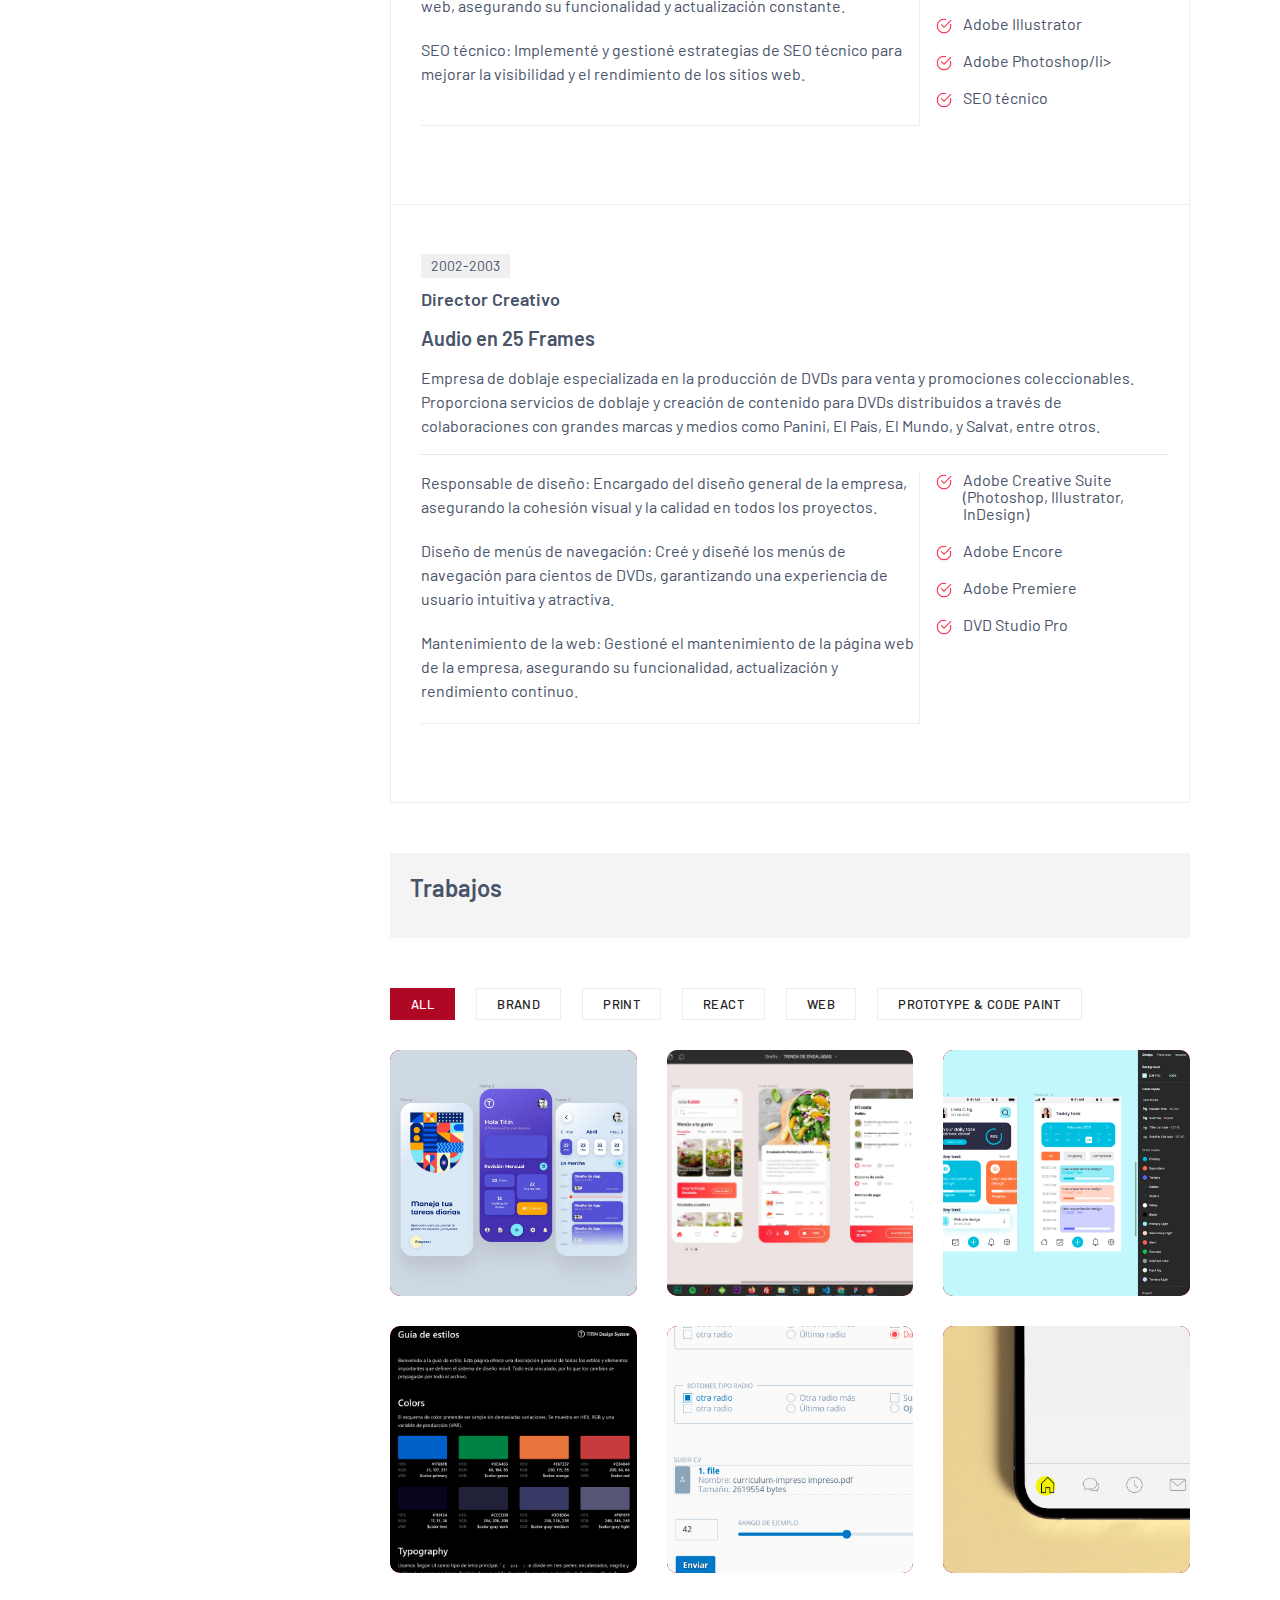
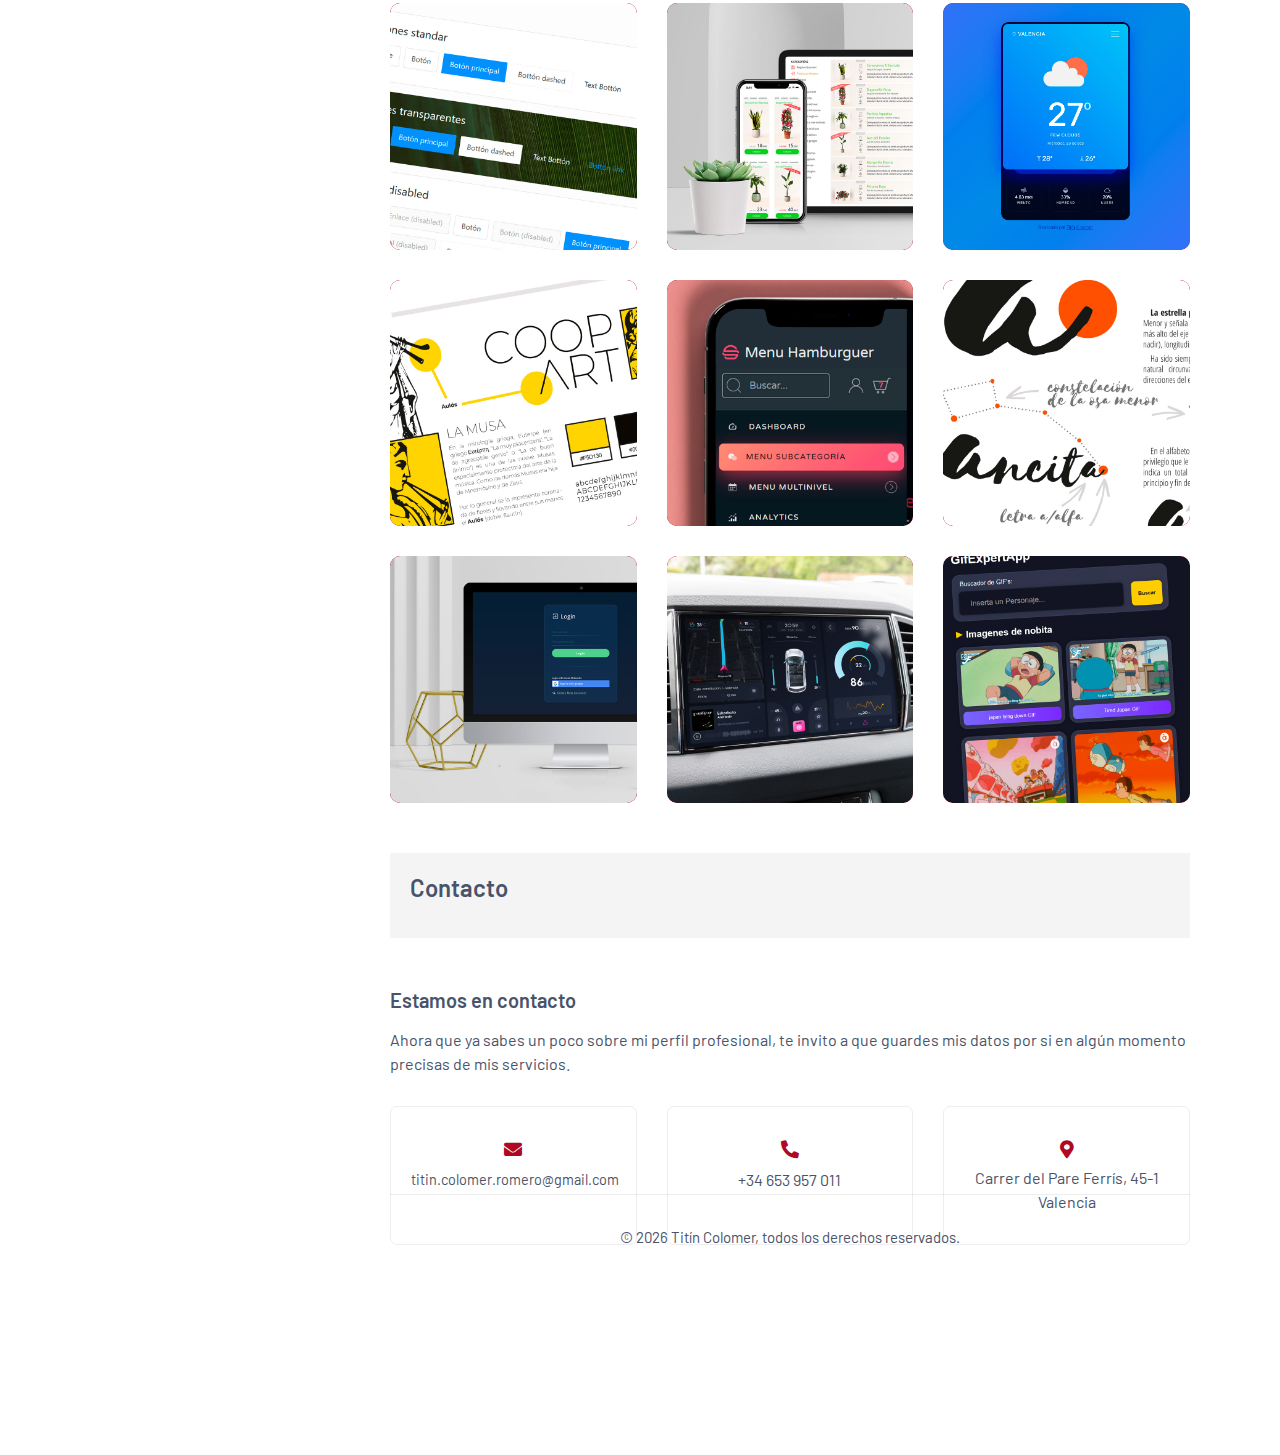
==== commit b4fc042d: "corregir error" ====
--- a/index.html
+++ b/index.html
@@ -128,7 +128,7 @@
                                     <!--Bienvenido y presentación-->
                                     <div class="welcome">
                                         <h3>Hola y Bienvenido</h3>
-                                        <div class="text">Hola! Soy Titín, <b>licenciado en Bellas Artes</b> con especialización en diseño web. Soy experto en <b>UX/UI</b>, Code painting y maquetación web, con una visión amplia del comportamiento de usuarios y clientes. Mi experiencia abarca desde el <b>diseño gráfico</b> (branding, publicidad offline, diseño de marca) hasta la maquetación y desarrollo web en <b>HTML</b>, <b>CSS</b>, <b>JavaScript</b> y WordPress. Como UX/UI Designer, manejo herramientas como <b>Figma</b> <b>Figma</b> y <b>XD</b> para crear wireframes, mockups y prototipos. He trabajado en departamentos de Marketing e IT, tanto liderando equipos como colaborando. <i>¡Una experiencia increíble!</i>
+                                        <div class="text">Hola! Soy Titín, <b>licenciado en Bellas Artes</b> con especialización en diseño web. Soy experto en <b>UX/UI</b>, Code painting y maquetación web, con una visión amplia del comportamiento de usuarios y clientes. Mi experiencia abarca desde el <b>diseño gráfico</b> (branding, publicidad offline, diseño de marca) hasta la maquetación y desarrollo web en <b>HTML</b>, <b>CSS</b>, <b>JavaScript</b> y WordPress. Como UX/UI Designer, diseño de interacción, arquitectura de Información, research, design systems y manejo herramientas como <b>Sketch</b> <b>Figma</b> y <b>XD</b> para crear wireframes, mockups y prototipos. He trabajado en departamentos de Marketing e IT, tanto liderando equipos como colaborando. <i>¡Una experiencia increíble!</i>
                                         </div>
                                     </div>
                                     <div><img src="./images/resource/Iconos-apps.svg" class="aptitudes-icon" width="261"
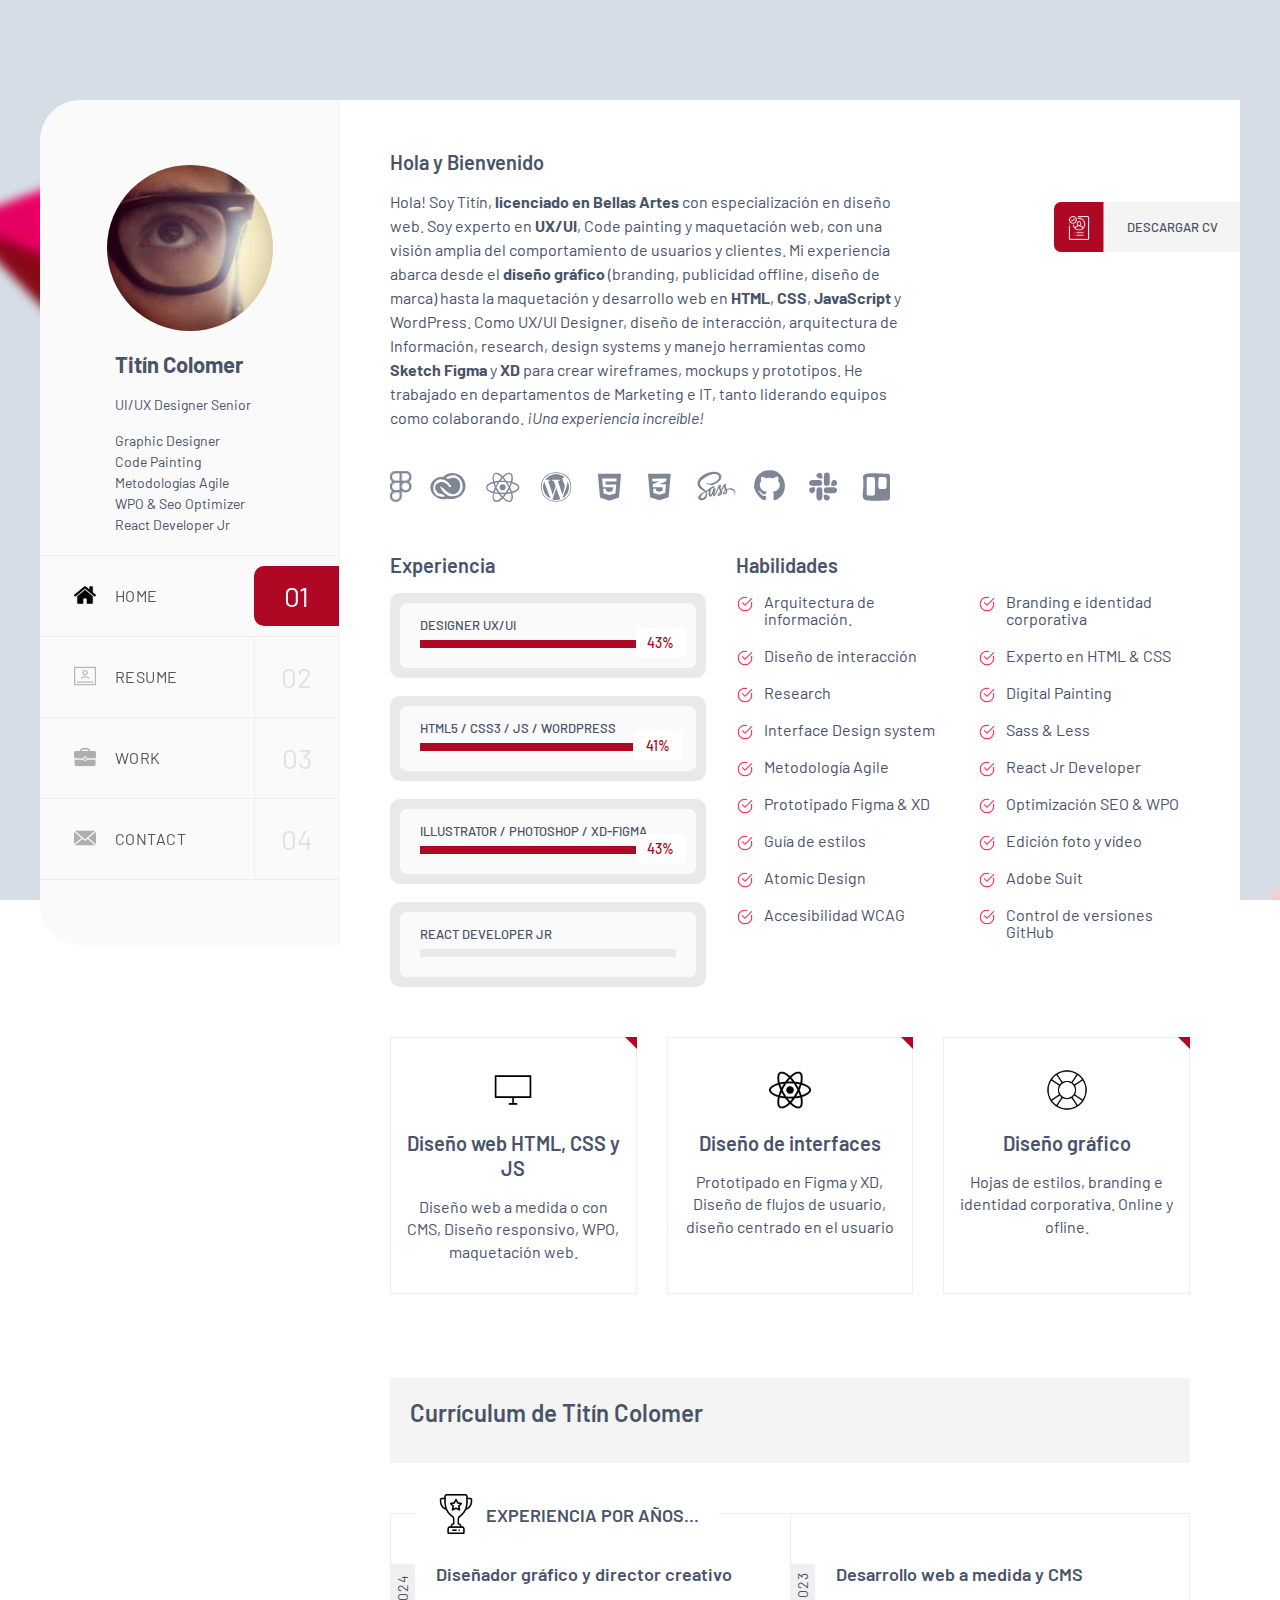
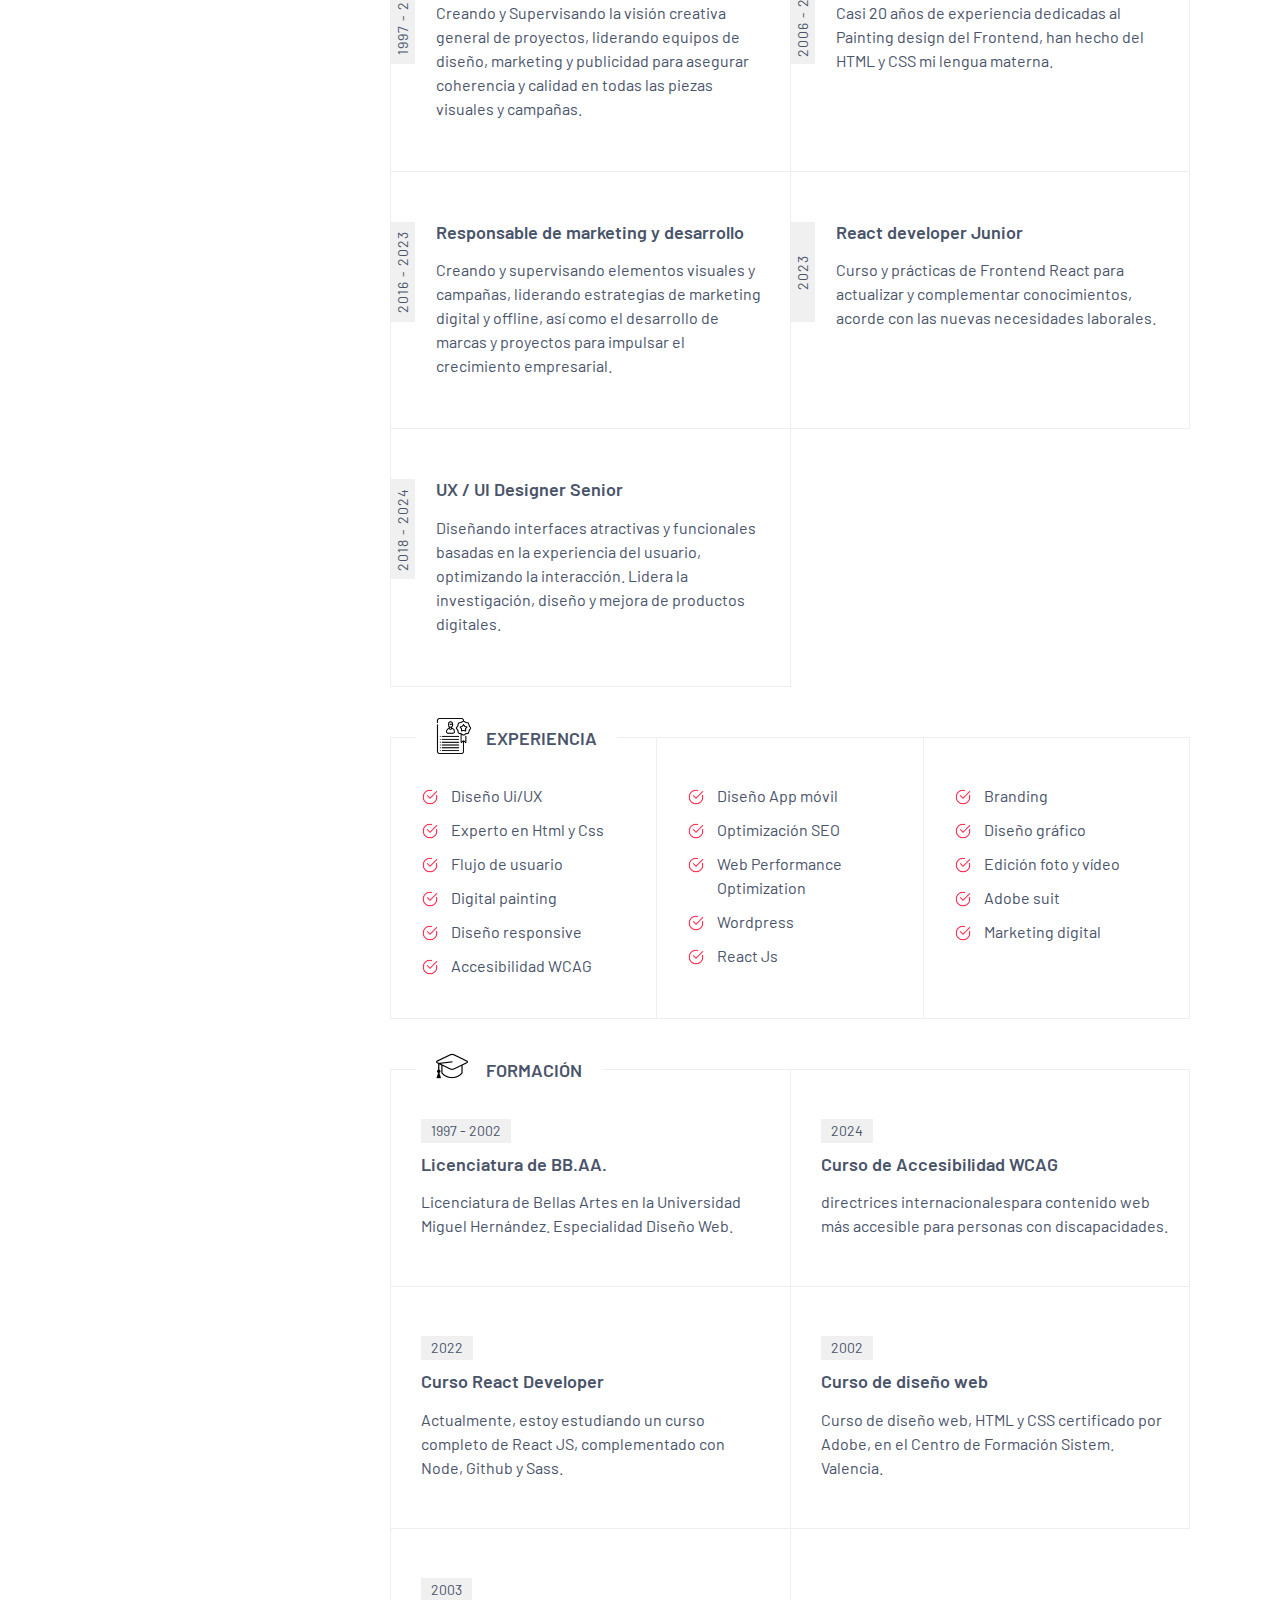
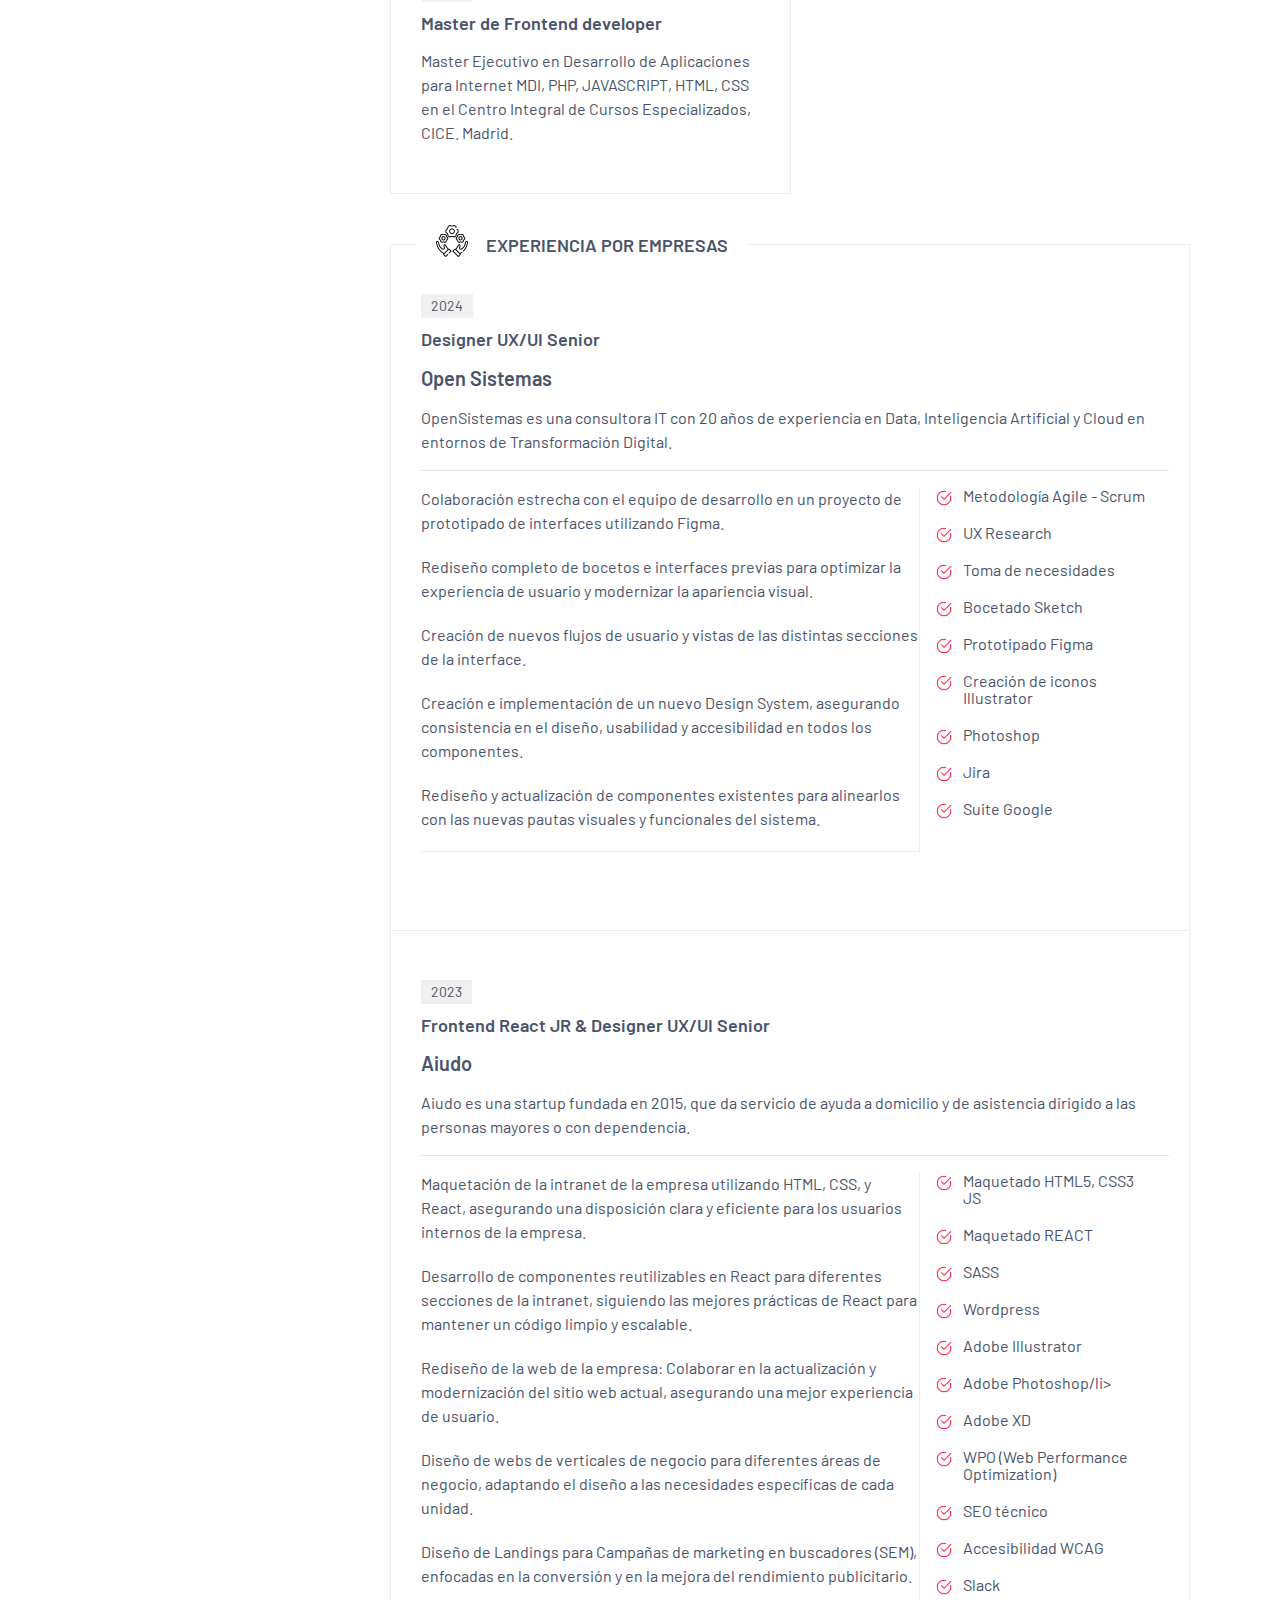
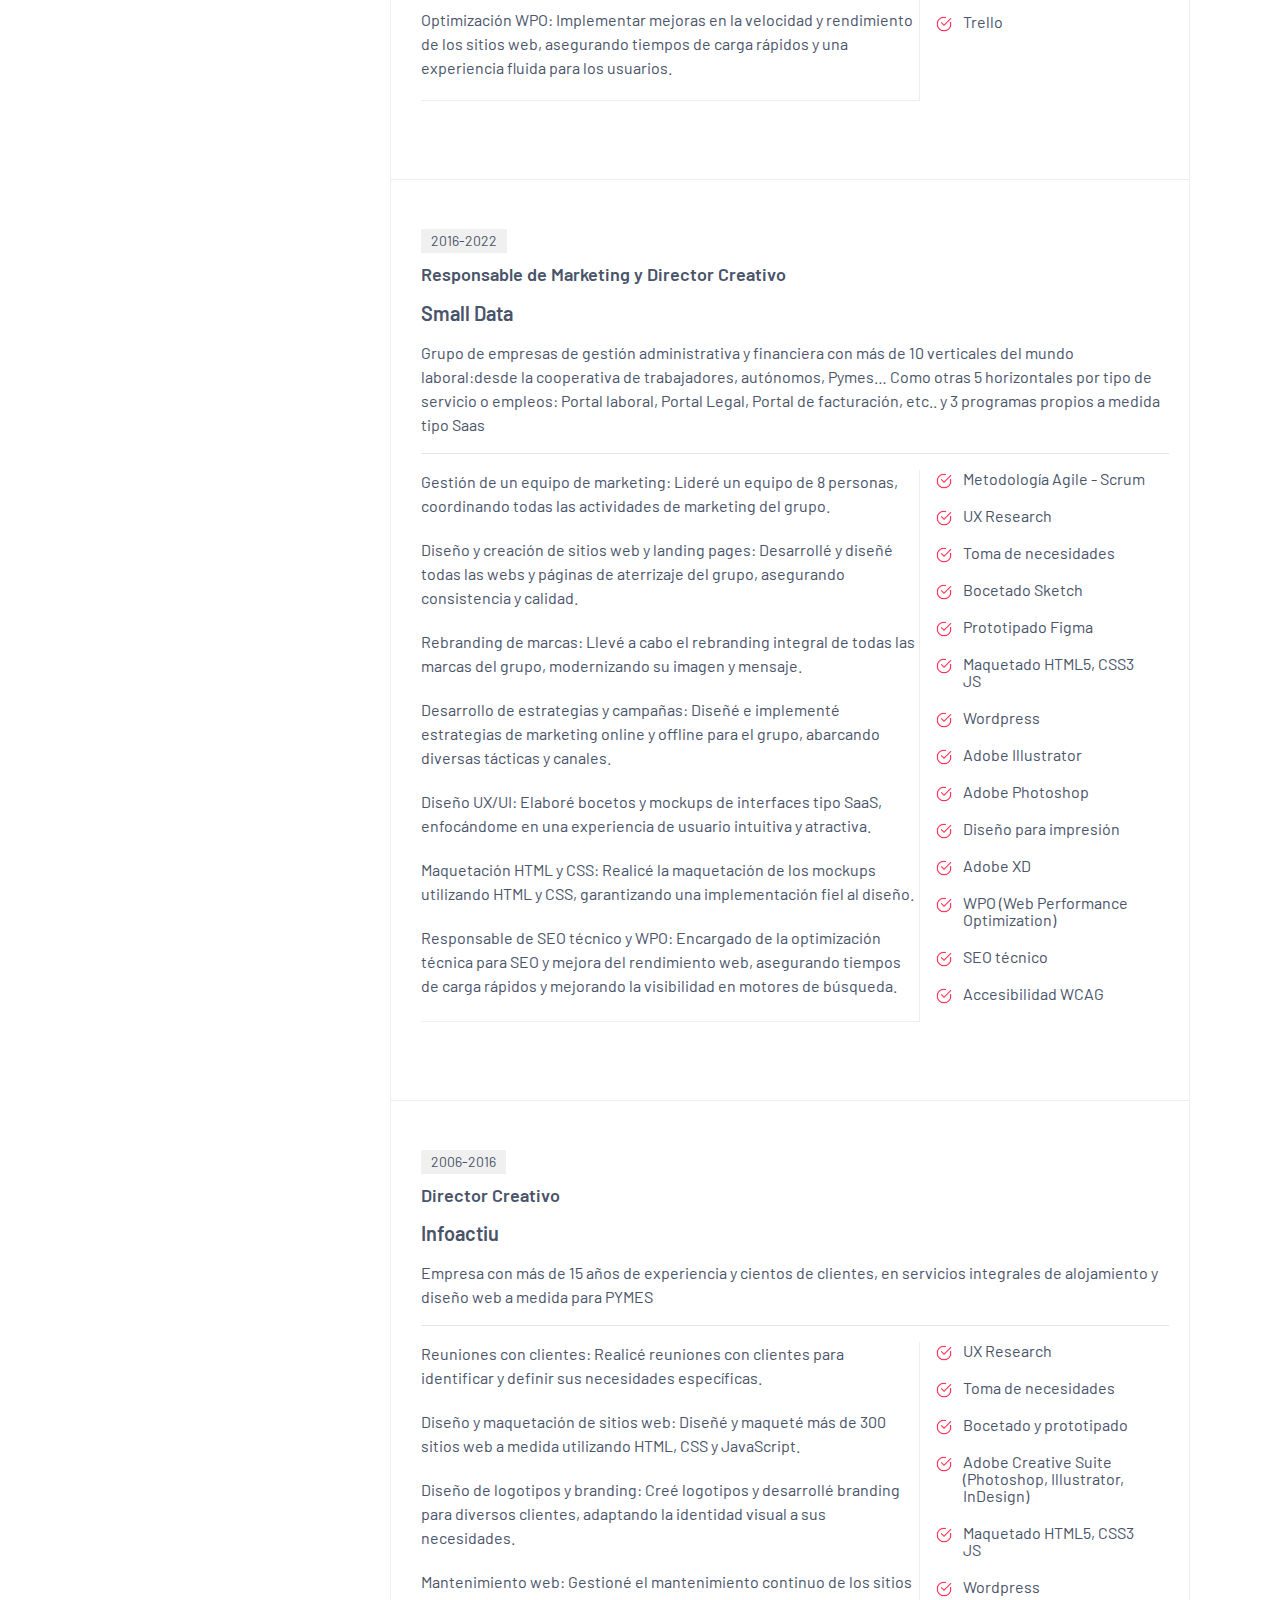
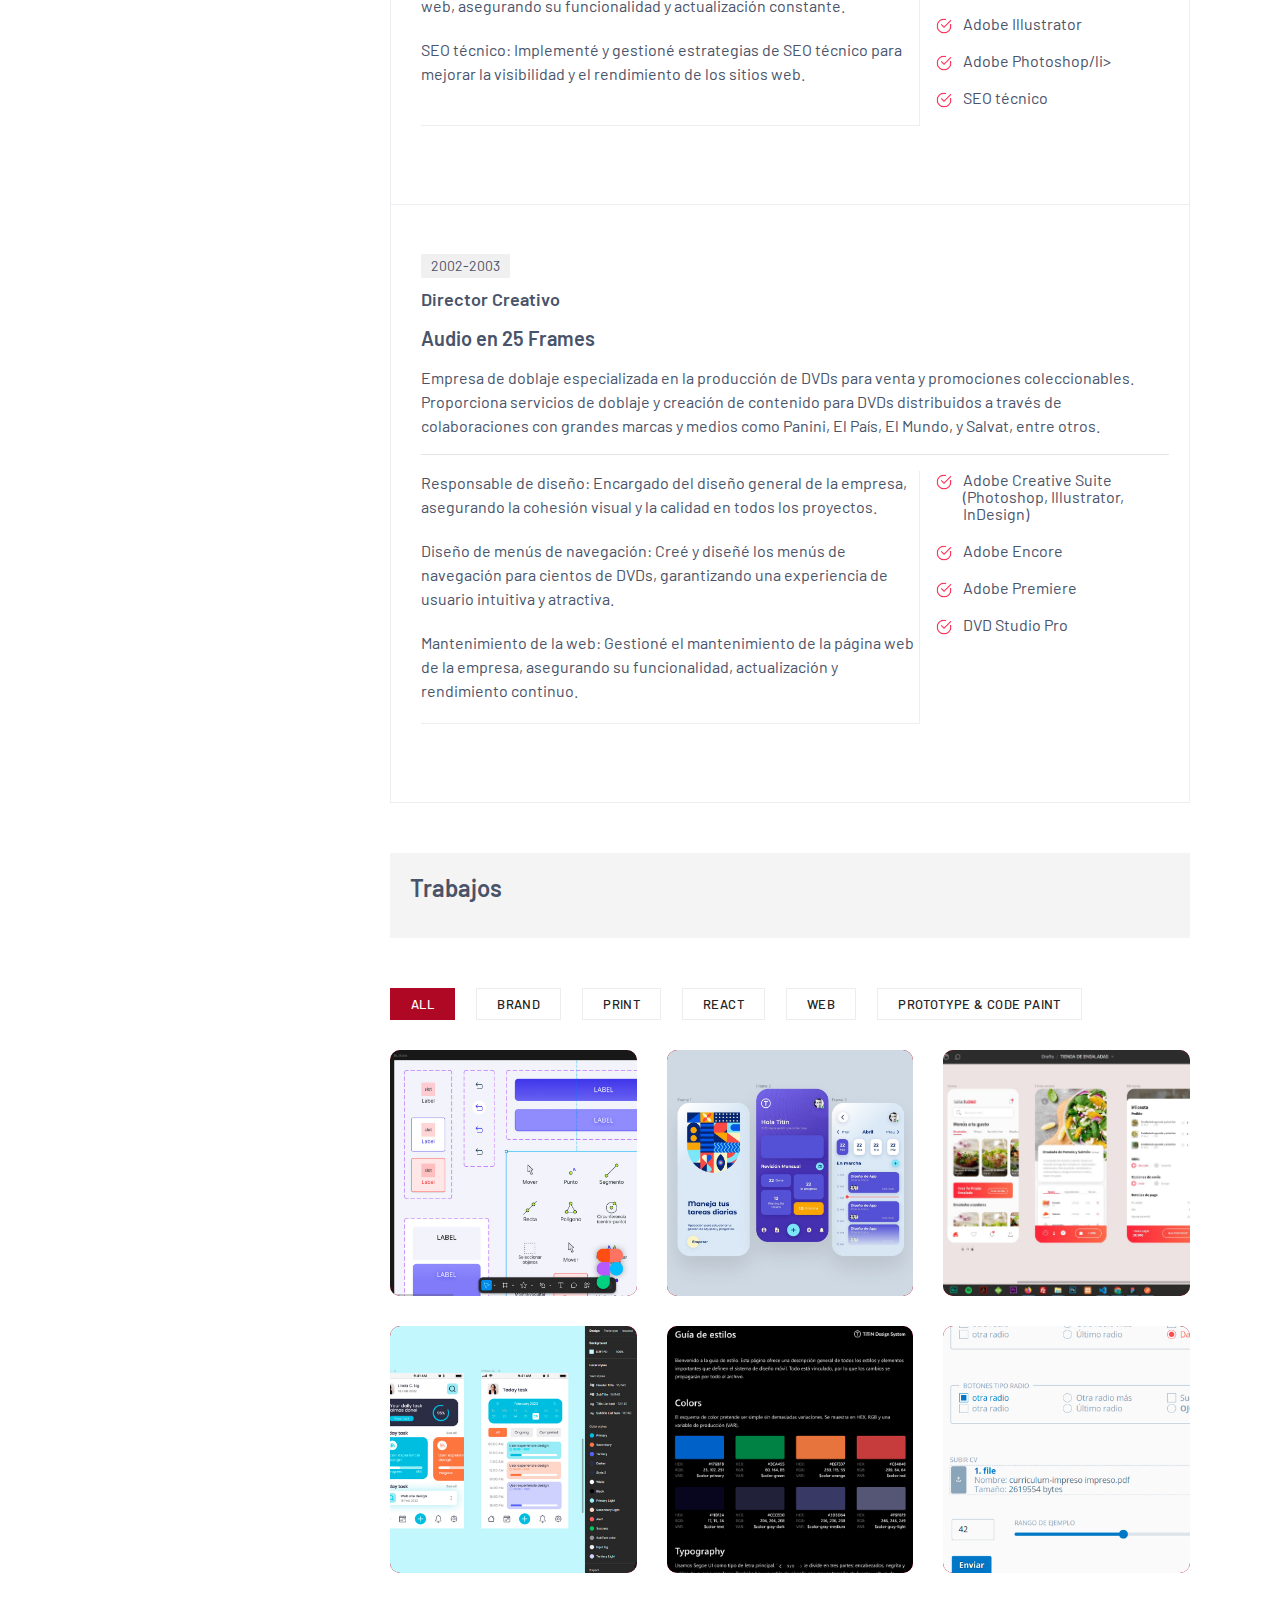
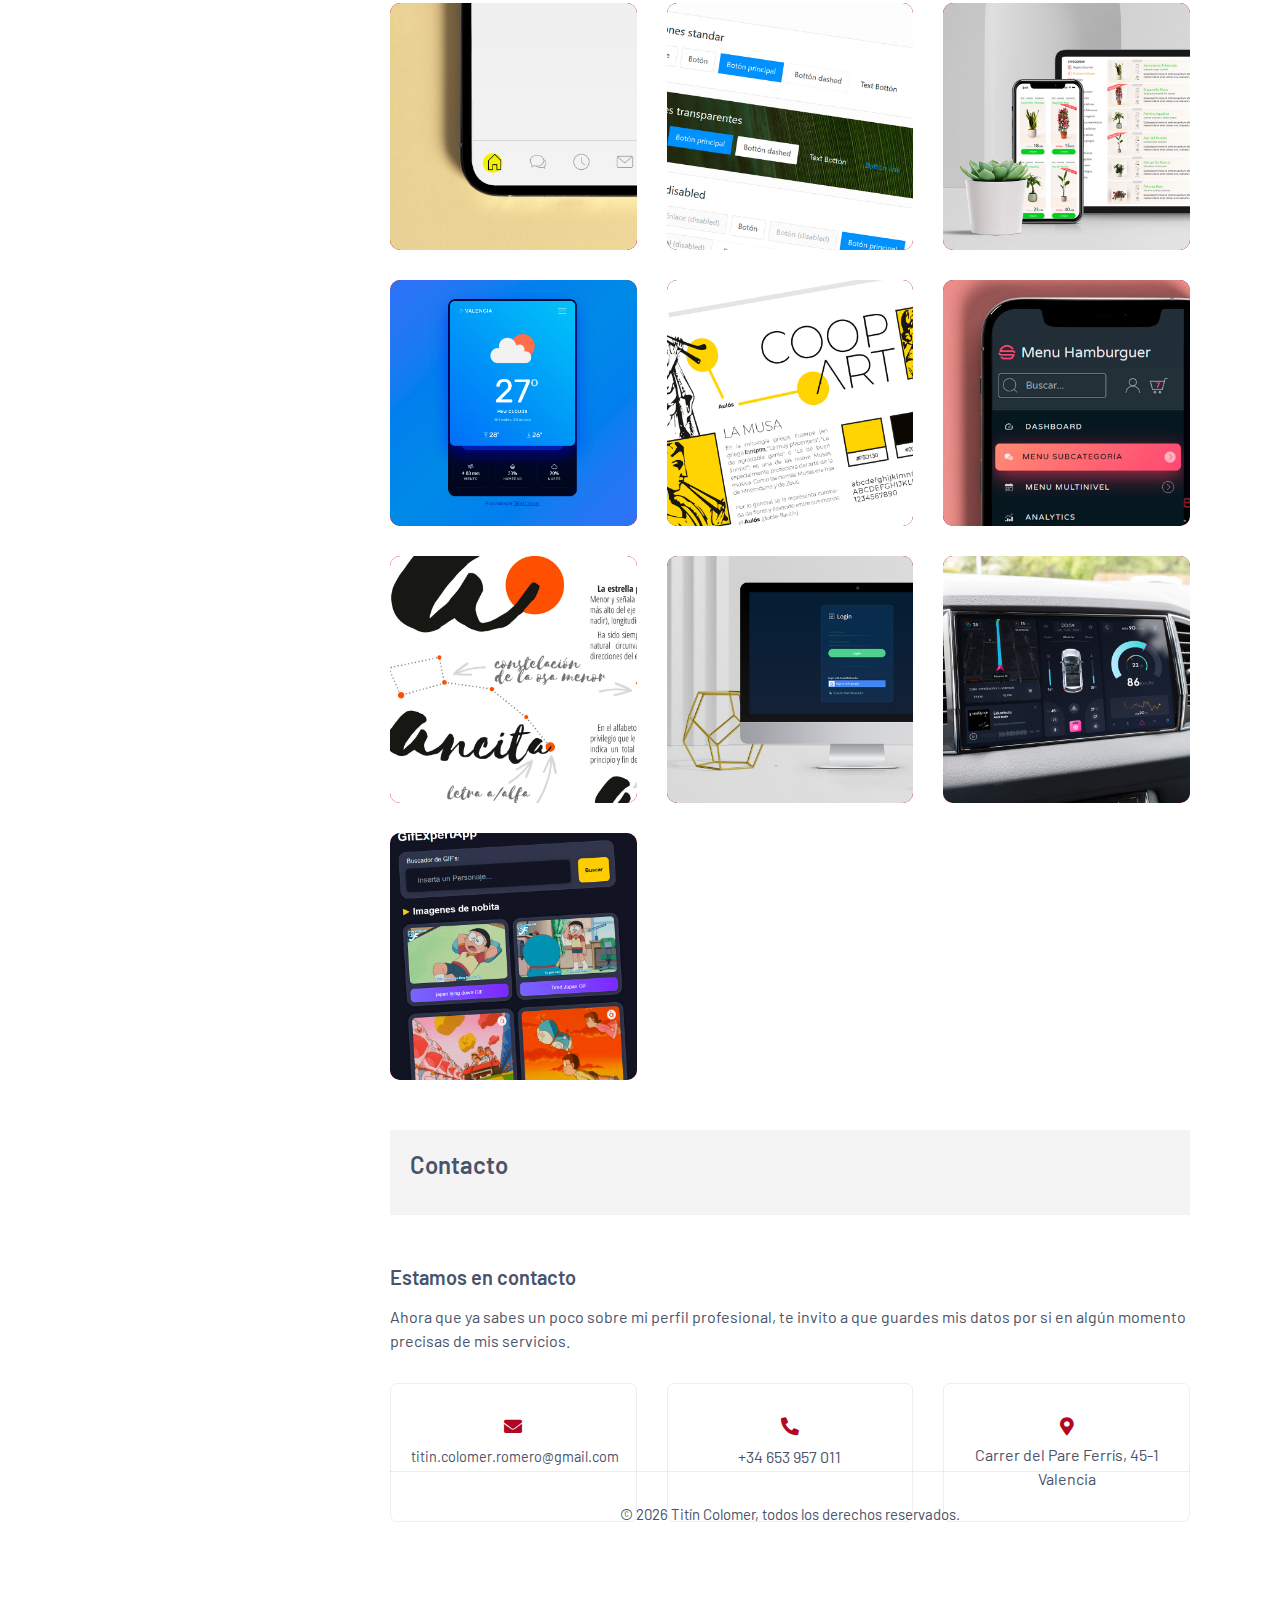
==== commit e7cb4500: "subir trabajo a index" ====
--- a/index.html
+++ b/index.html
@@ -905,6 +905,37 @@
 
                                                     <!--Portfolio block-->
                                                     <div
+                                                        class="portfolio-block mix all figma frontpainting col-xl-4 col-lg-6 col-md-6 col-sm-12">
+                                                        <div class="inner-box">
+                                                            <div class="image"><img
+                                                                    src="images/resource/work-figma-tecnicat.jpg"
+                                                                    alt="App en Figma"></div>
+                                                            <div class="hover-box">
+                                                                <div class="hvr-upper clearfix">
+                                                                    <a href="images/resource/work-figma-tecnicat.jpg"
+                                                                        class="lightbox-image theme-btn"
+                                                                        data-fancybox="gallery"
+                                                                        aria-label="enlace a imagen de app de tareas"><span
+                                                                            class="fa fa-search"></span></a>
+                                                                    <a href="./work-figma-tecnicat.html"
+                                                                        target="_blanc" class="theme-btn view-btn"
+                                                                        aria-label="enlace a trabajo en figma"><span
+                                                                            class="far fa-file"></span></a>
+                                                                </div>
+                                                                <div class="hvr-lower">
+                                                                    <div class="title"><a
+                                                                            href="./work-figma-tecnicat.html"
+                                                                            target="_blank"
+                                                                            alt="Enlace al trabajo de figma">Trabajo Figma Tecnicat</a></div>
+                                                                    <div class="cat"><span>#Figma</span>
+                                                                        <span>#designSystem</span> <span>#prototipado</span>
+                                                                    </div>
+                                                                </div>
+                                                            </div>
+                                                        </div>
+                                                    </div>
+                                                    <!--Portfolio block-->
+                                                    <div
                                                         class="portfolio-block mix all frontpainting col-xl-4 col-lg-6 col-md-6 col-sm-12">
                                                         <div class="inner-box">
                                                             <div class="image"><img
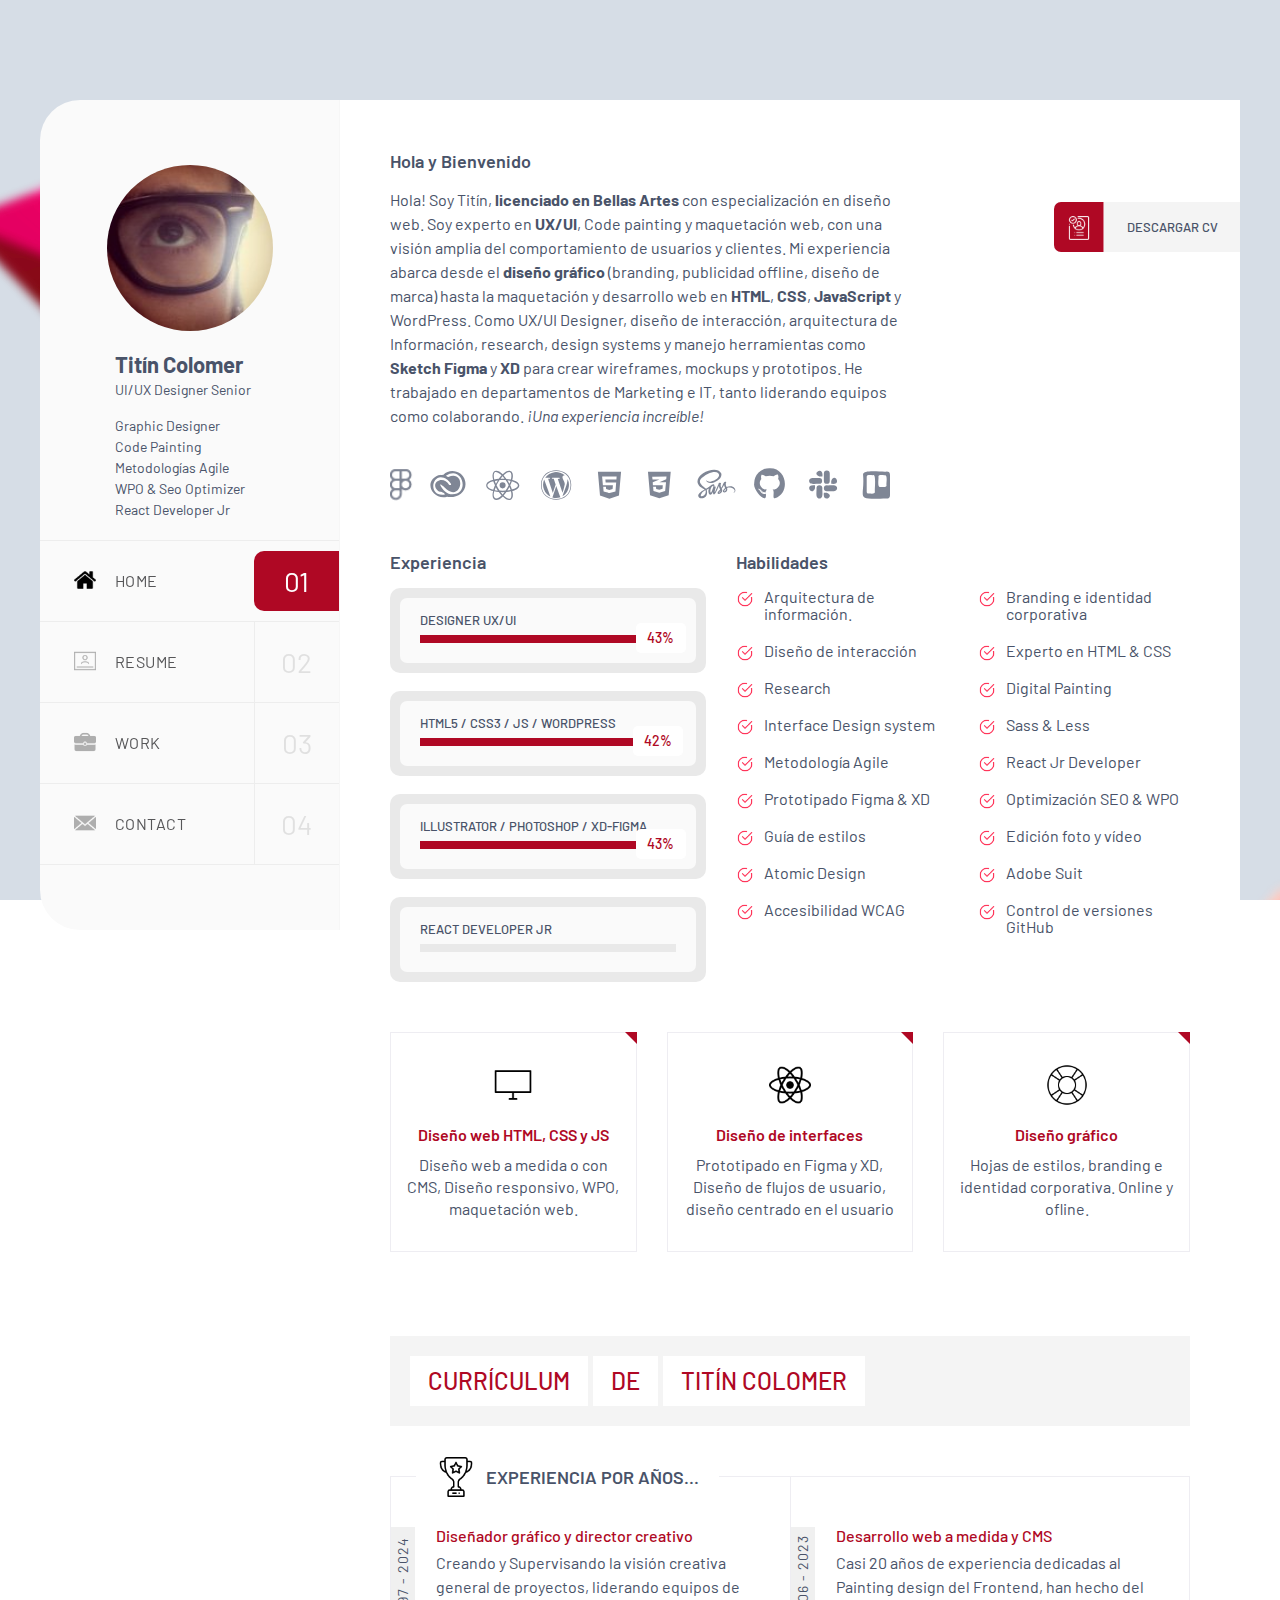
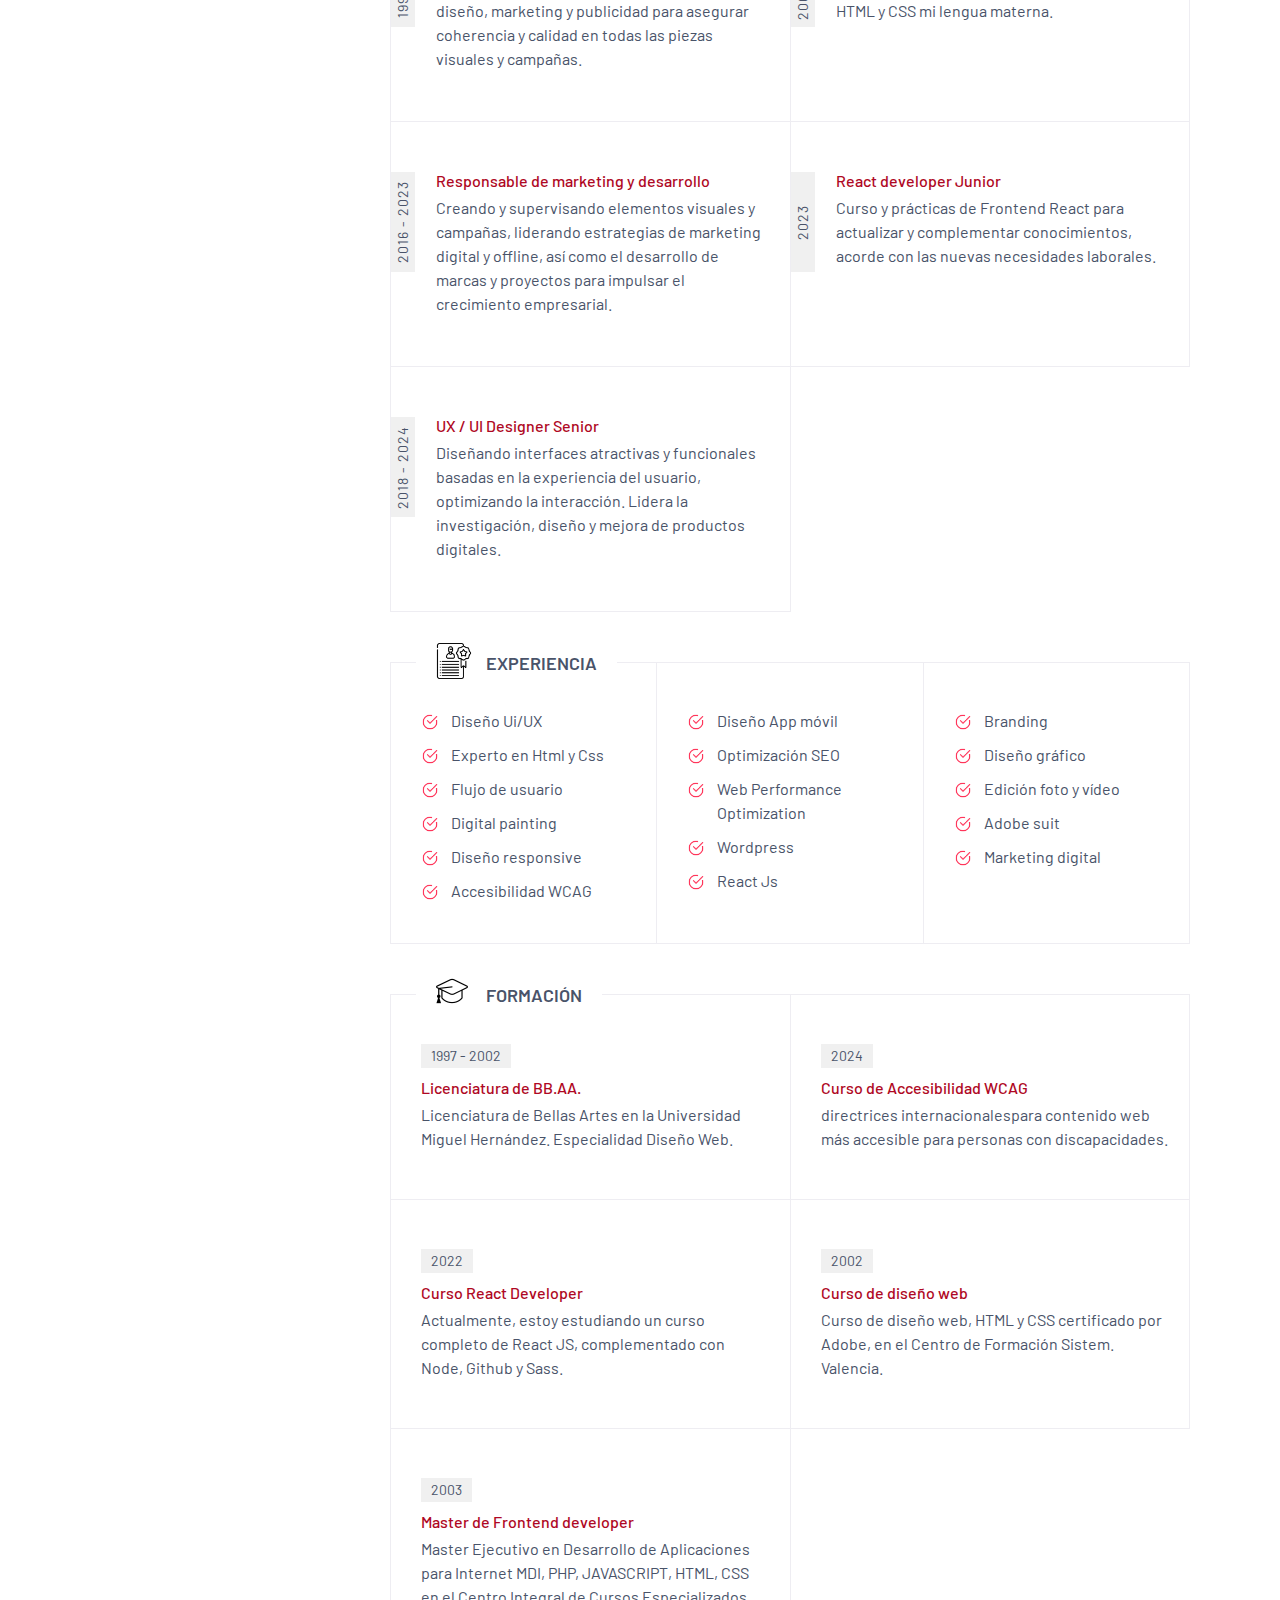
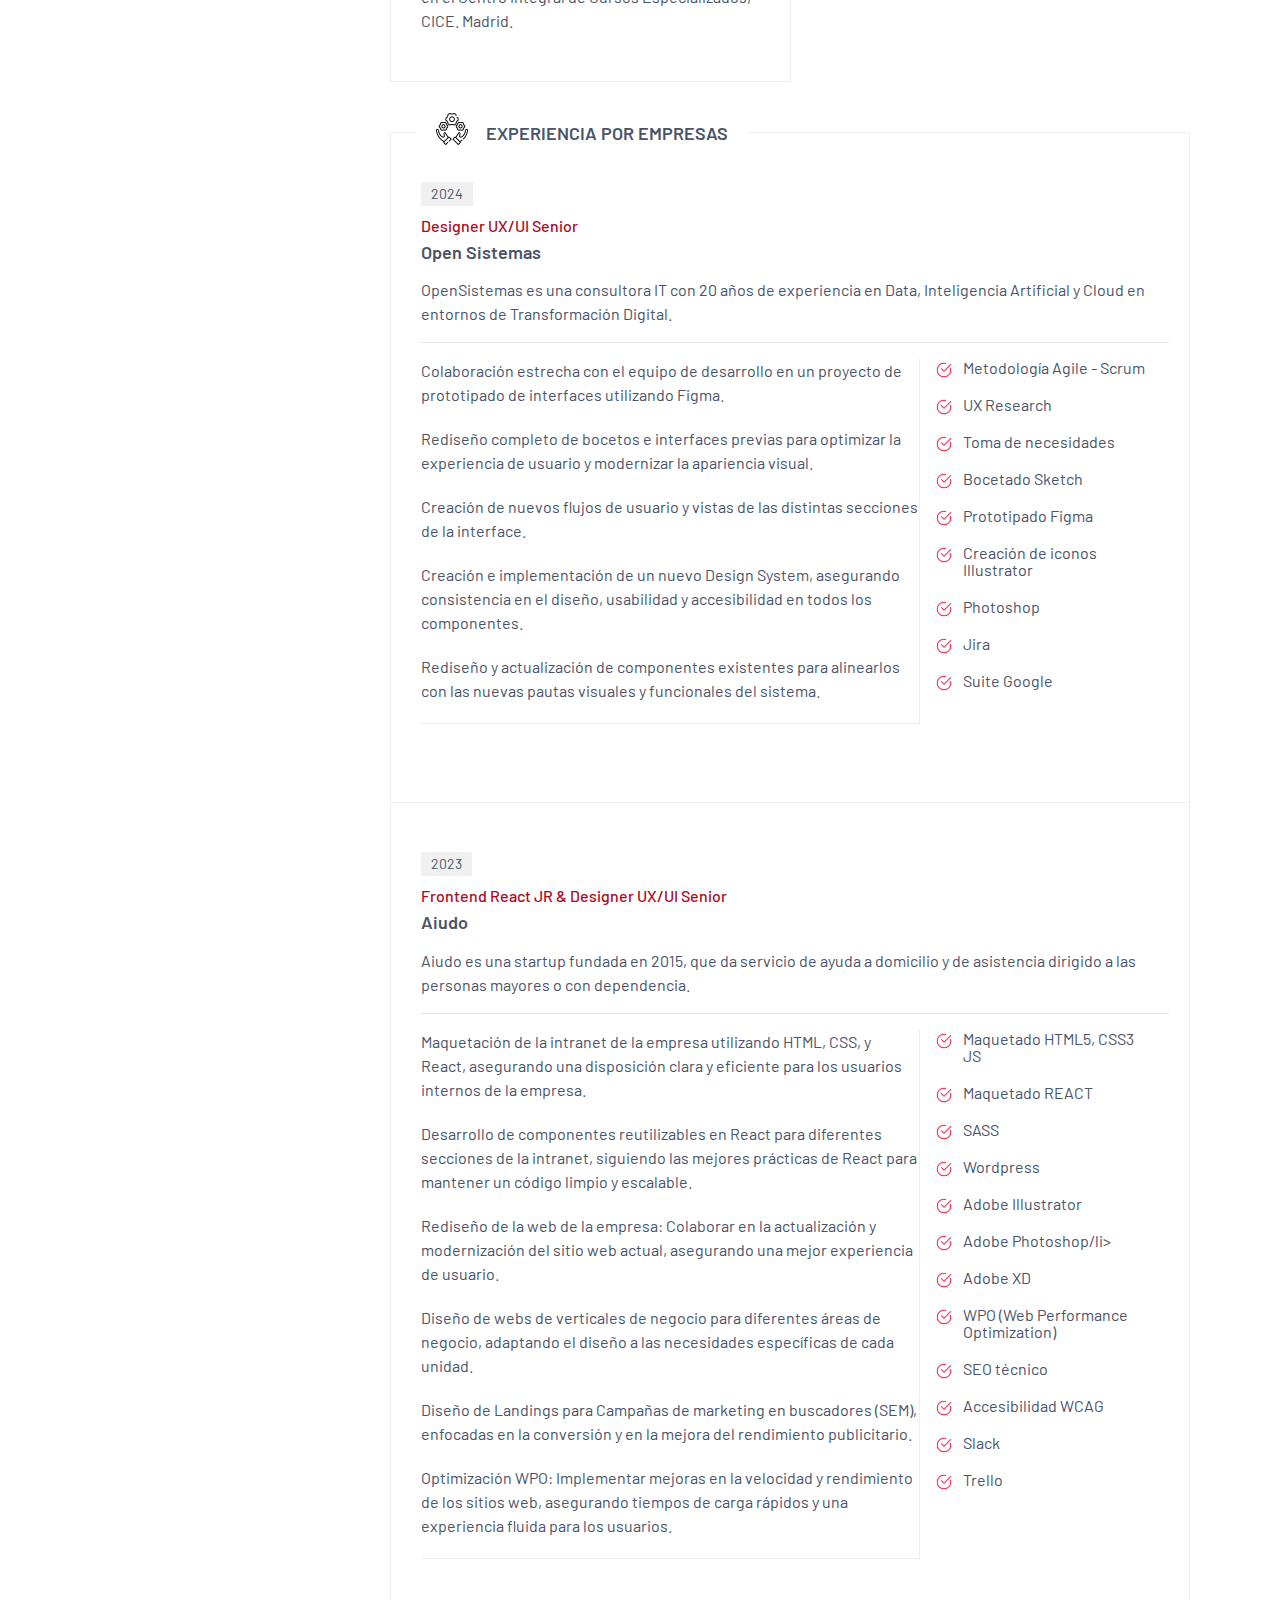
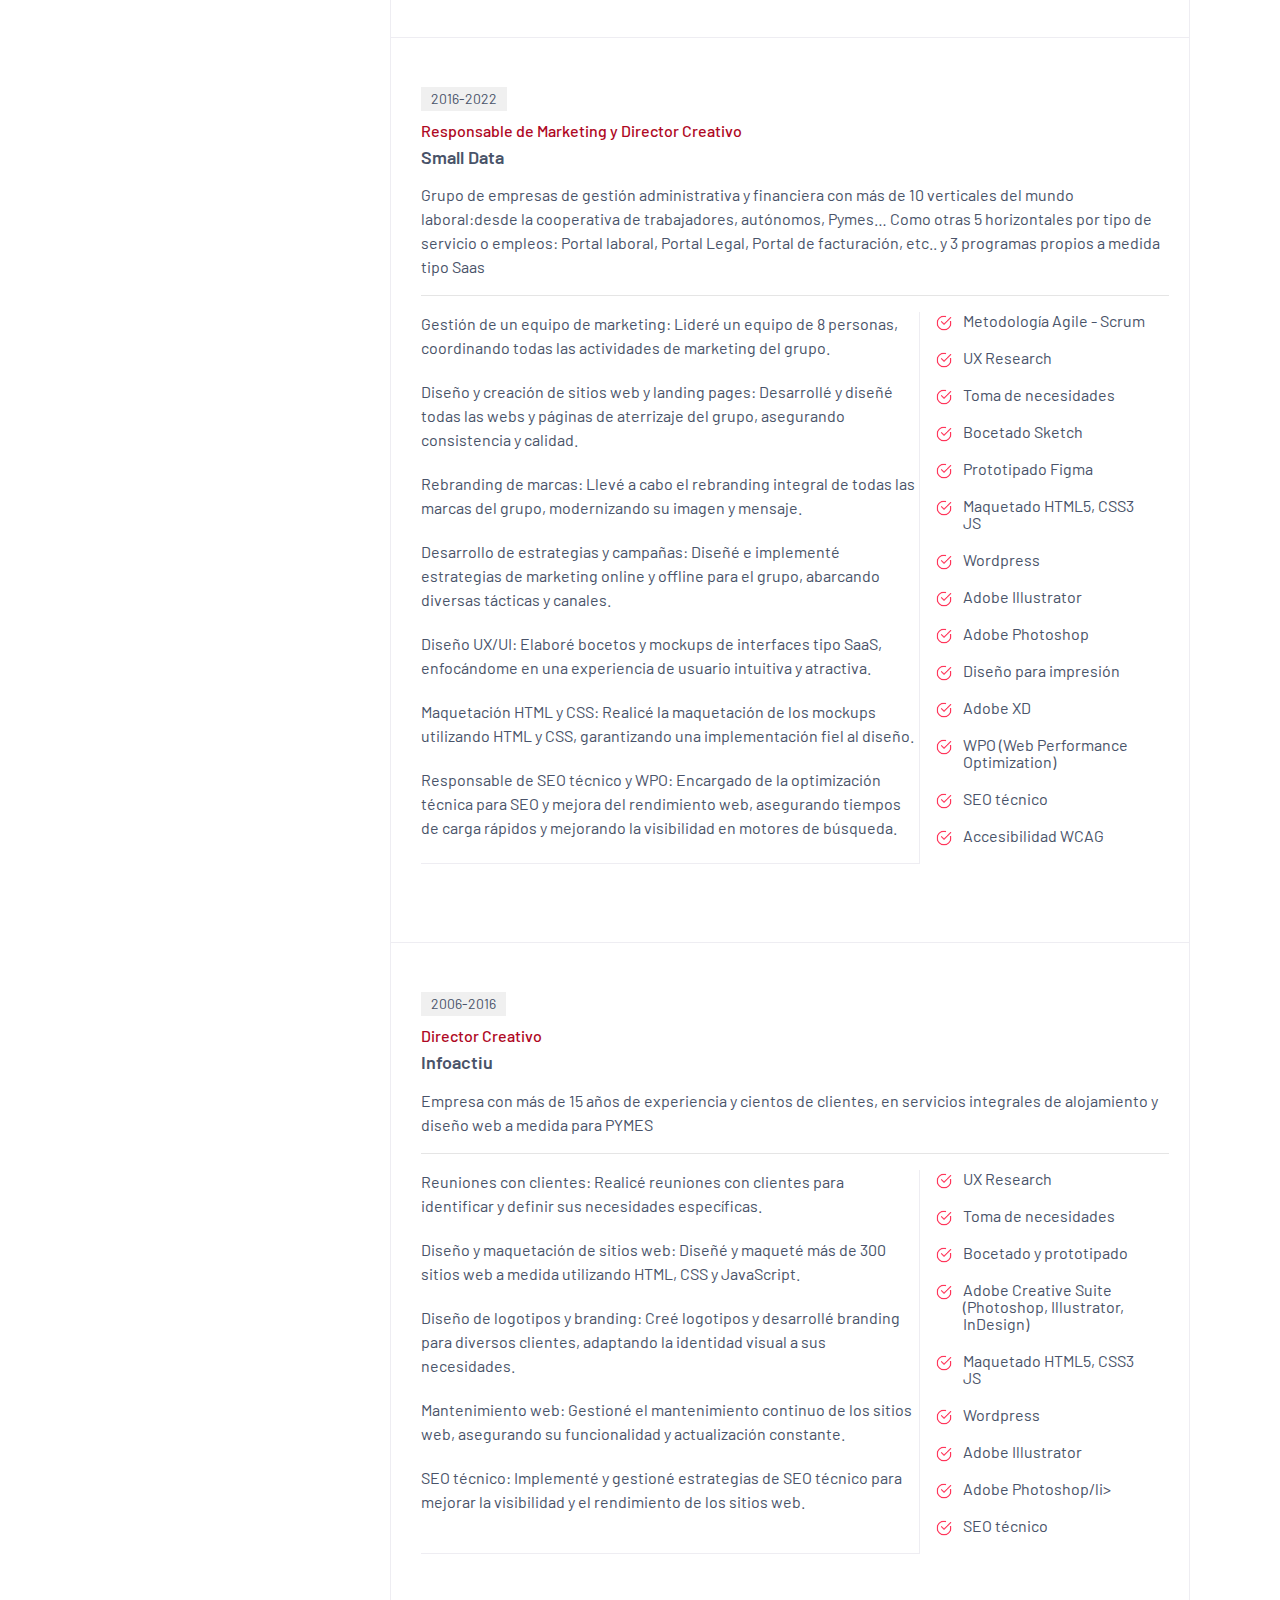
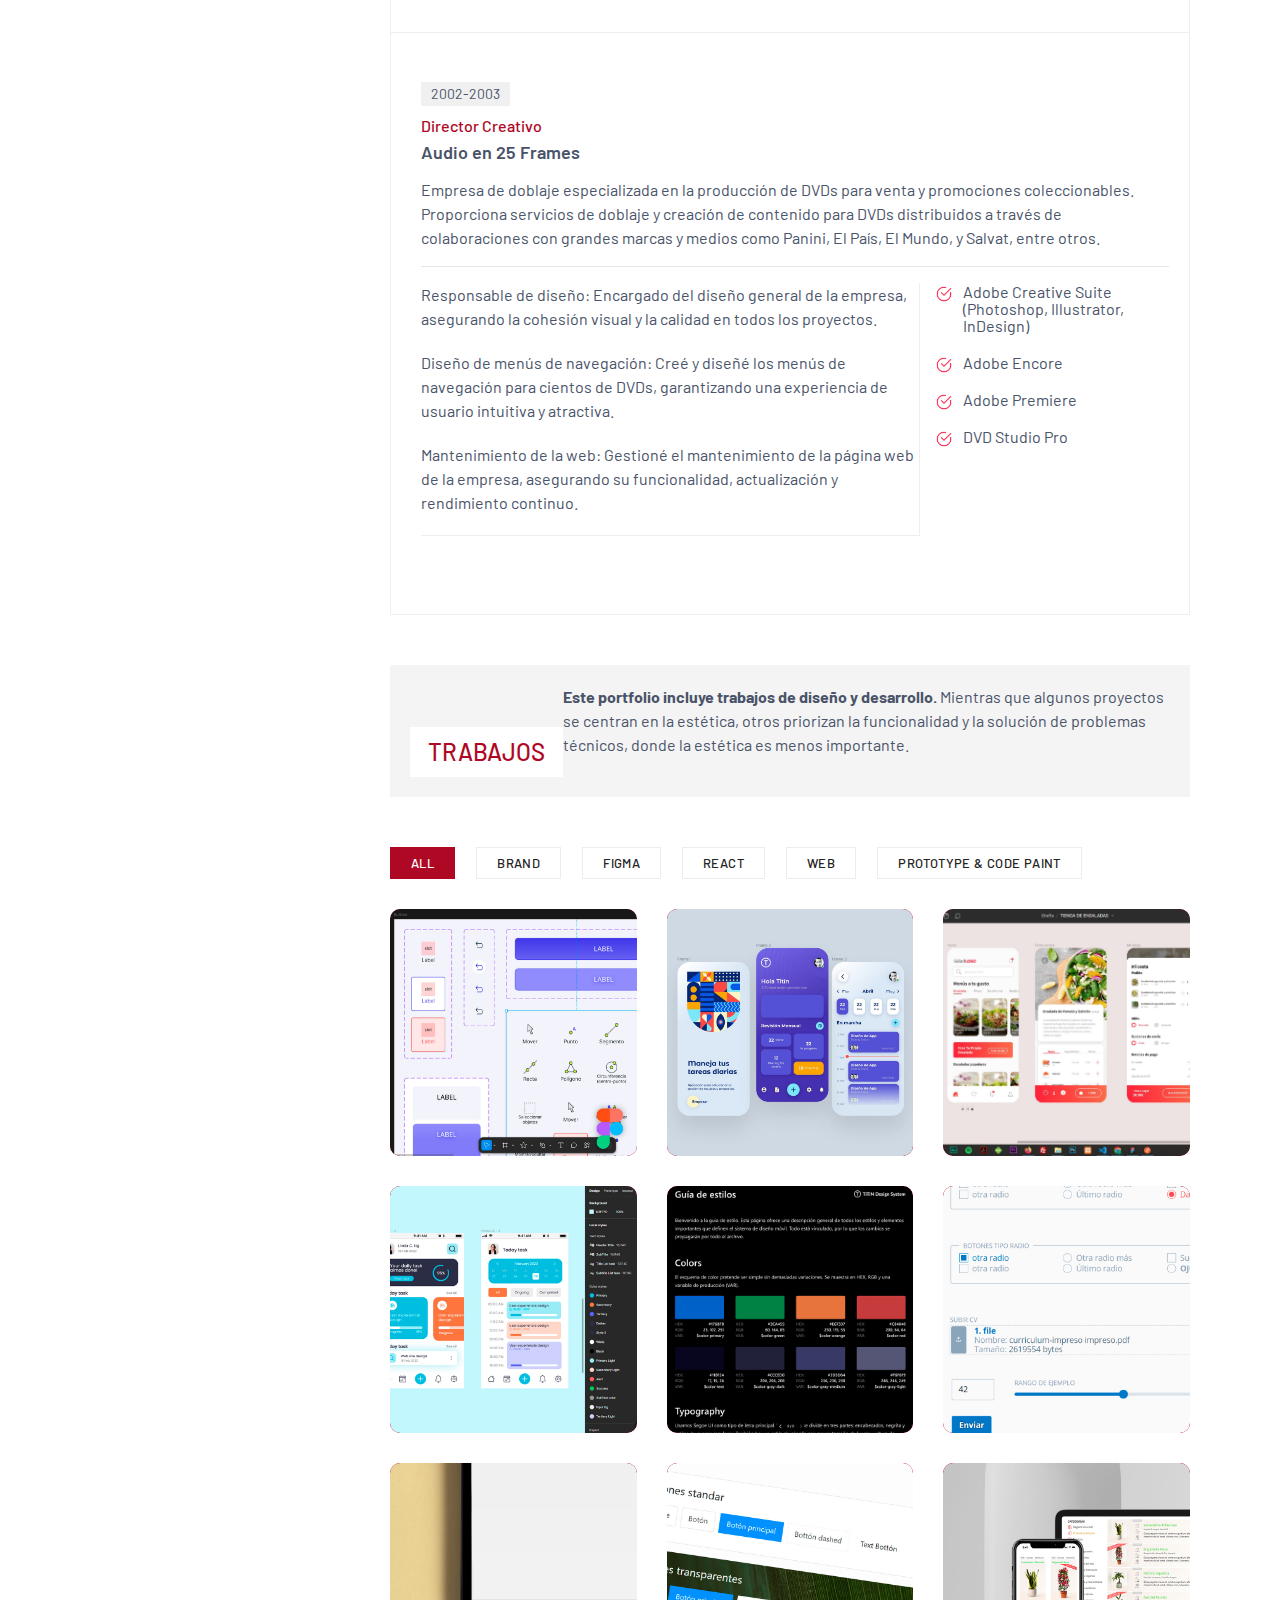
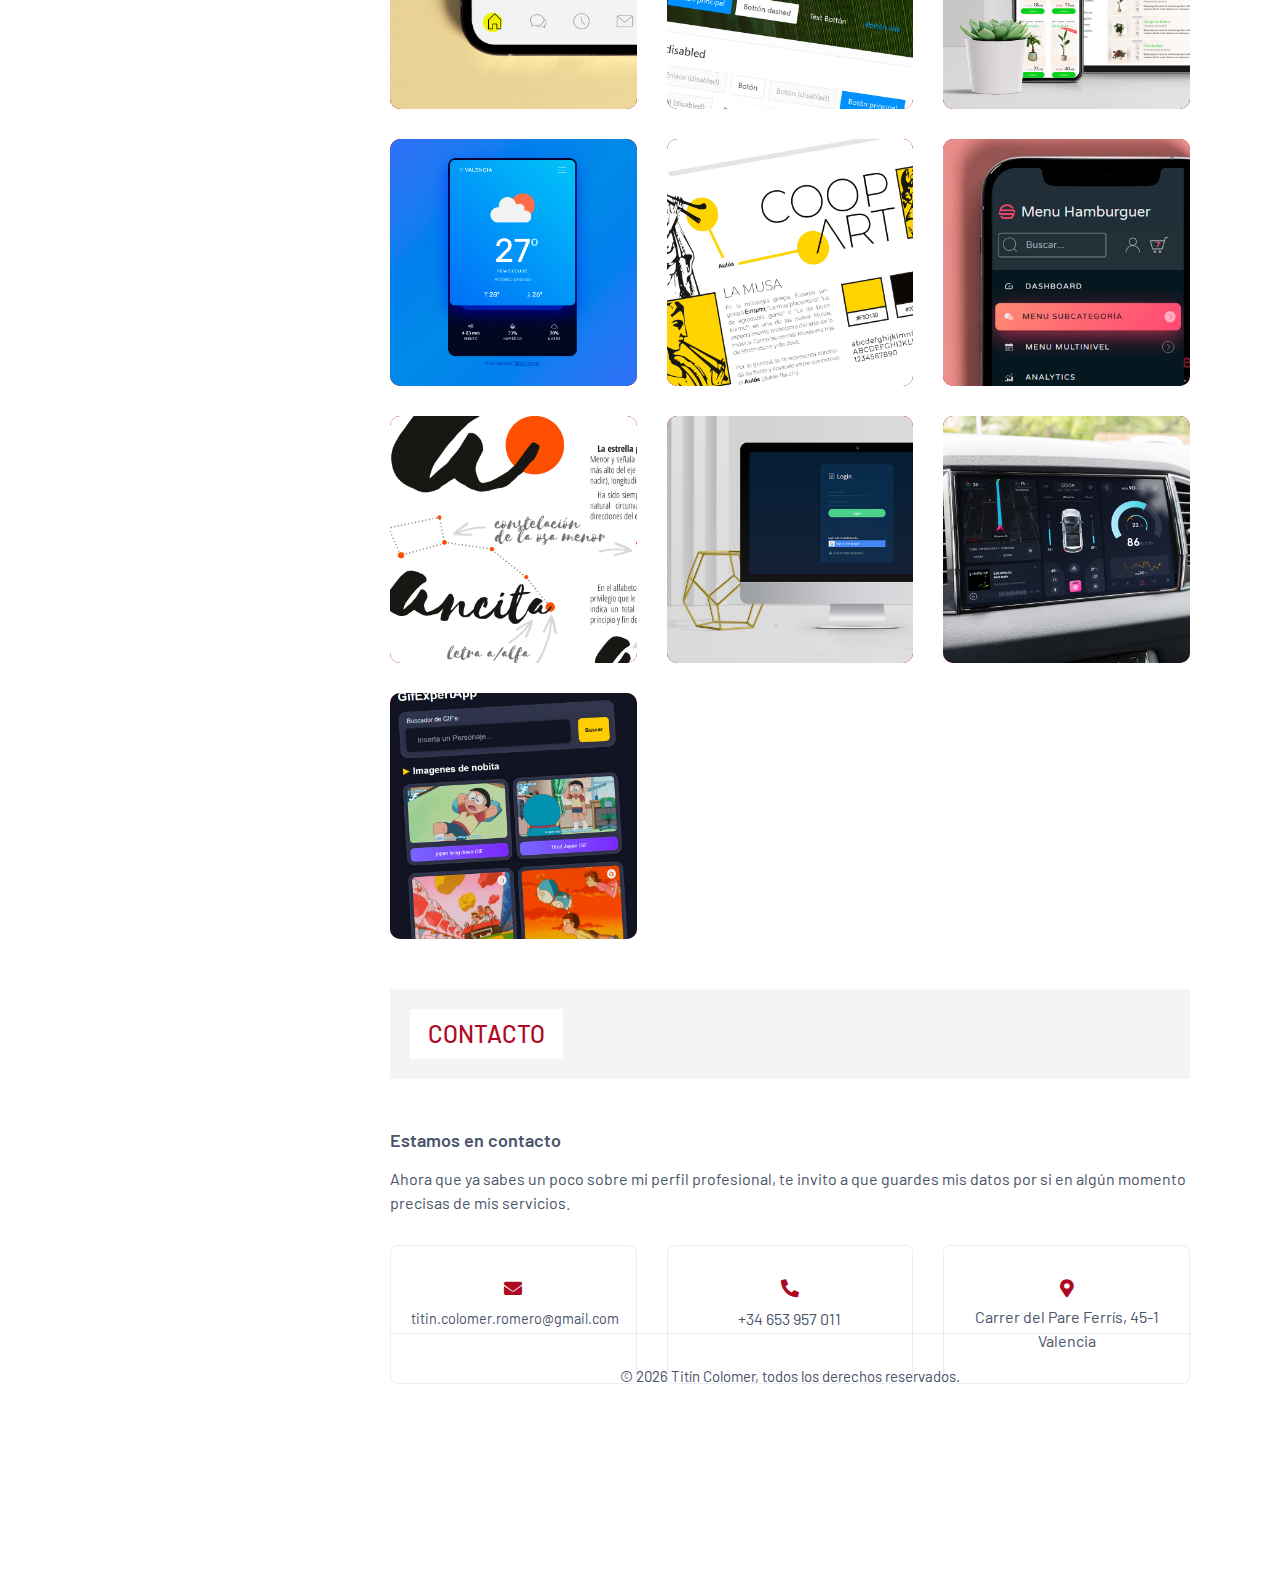
==== commit b8fc37a2: "he puesto el enlace de los trabajos con un script sobre el fondo" ====
--- a/index.html
+++ b/index.html
@@ -128,7 +128,17 @@
                                     <!--Bienvenido y presentación-->
                                     <div class="welcome">
                                         <h3>Hola y Bienvenido</h3>
-                                        <div class="text">Hola! Soy Titín, <b>licenciado en Bellas Artes</b> con especialización en diseño web. Soy experto en <b>UX/UI</b>, Code painting y maquetación web, con una visión amplia del comportamiento de usuarios y clientes. Mi experiencia abarca desde el <b>diseño gráfico</b> (branding, publicidad offline, diseño de marca) hasta la maquetación y desarrollo web en <b>HTML</b>, <b>CSS</b>, <b>JavaScript</b> y WordPress. Como UX/UI Designer, diseño de interacción, arquitectura de Información, research, design systems y manejo herramientas como <b>Sketch</b> <b>Figma</b> y <b>XD</b> para crear wireframes, mockups y prototipos. He trabajado en departamentos de Marketing e IT, tanto liderando equipos como colaborando. <i>¡Una experiencia increíble!</i>
+                                        <div class="text">Hola! Soy Titín, <b>licenciado en Bellas Artes</b> con
+                                            especialización en diseño web. Soy experto en <b>UX/UI</b>, Code painting y
+                                            maquetación web, con una visión amplia del comportamiento de usuarios y
+                                            clientes. Mi experiencia abarca desde el <b>diseño gráfico</b> (branding,
+                                            publicidad offline, diseño de marca) hasta la maquetación y desarrollo web
+                                            en <b>HTML</b>, <b>CSS</b>, <b>JavaScript</b> y WordPress. Como UX/UI
+                                            Designer, diseño de interacción, arquitectura de Información, research,
+                                            design systems y manejo herramientas como <b>Sketch</b> <b>Figma</b> y
+                                            <b>XD</b> para crear wireframes, mockups y prototipos. He trabajado en
+                                            departamentos de Marketing e IT, tanto liderando equipos como colaborando.
+                                            <i>¡Una experiencia increíble!</i>
                                         </div>
                                     </div>
                                     <div><img src="./images/resource/Iconos-apps.svg" class="aptitudes-icon" width="261"
@@ -217,7 +227,7 @@
                                                         </div>
                                                         <div class="col-lg-6 col-md-6 col-sm-12">
                                                             <ul>
-                                                                
+
                                                                 <li>Branding e identidad corporativa</li>
                                                                 <li>Experto en HTML & CSS</li>
                                                                 <li>Digital Painting</li>
@@ -367,7 +377,10 @@
                                                 <div class="inner-box">
                                                     <div class="date"><span>1997 - 2024</span></div>
                                                     <h4>Diseñador gráfico y director creativo</h4>
-                                                    <div class="text"> Creando y Supervisando la visión creativa general de proyectos, liderando equipos de diseño, marketing y publicidad para asegurar coherencia y calidad en todas las piezas visuales y campañas.</div>
+                                                    <div class="text"> Creando y Supervisando la visión creativa general
+                                                        de proyectos, liderando equipos de diseño, marketing y
+                                                        publicidad para asegurar coherencia y calidad en todas las
+                                                        piezas visuales y campañas.</div>
                                                 </div>
                                             </div>
                                             <!--Bloque-->
@@ -386,7 +399,10 @@
                                                 <div class="inner-box">
                                                     <div class="date"><span>2016 - 2023</span></div>
                                                     <h4>Responsable de marketing y desarrollo</h4>
-                                                    <div class="text">Creando y supervisando elementos visuales y campañas, liderando estrategias de marketing digital y offline, así como el desarrollo de marcas y proyectos para impulsar el crecimiento empresarial.
+                                                    <div class="text">Creando y supervisando elementos visuales y
+                                                        campañas, liderando estrategias de marketing digital y offline,
+                                                        así como el desarrollo de marcas y proyectos para impulsar el
+                                                        crecimiento empresarial.
                                                     </div>
                                                 </div>
                                             </div>
@@ -405,7 +421,10 @@
                                                 <div class="inner-box">
                                                     <div class="date"><span>2018 - 2024</span></div>
                                                     <h4>UX / UI Designer Senior</h4>
-                                                    <div class="text">Diseñando interfaces atractivas y funcionales basadas en la experiencia del usuario, optimizando la interacción. Lidera la investigación, diseño y mejora de productos digitales.</div>
+                                                    <div class="text">Diseñando interfaces atractivas y funcionales
+                                                        basadas en la experiencia del usuario, optimizando la
+                                                        interacción. Lidera la investigación, diseño y mejora de
+                                                        productos digitales.</div>
                                                 </div>
                                             </div>
                                         </div>
@@ -486,8 +505,9 @@
                                                 <div class="inner-box">
                                                     <div class="date"><span>2024</span></div>
                                                     <h4>Curso de Accesibilidad WCAG</h4>
-                                                    <div class="text">directrices 
-                                                        internacionalespara contenido web más accesible para personas con discapacidades. </div>
+                                                    <div class="text">directrices
+                                                        internacionalespara contenido web más accesible para personas
+                                                        con discapacidades. </div>
                                                 </div>
                                             </div>
                                             <!--Bloque-->
@@ -872,6 +892,10 @@
                                     <div class="work-content" id="work-section">
                                         <div class="page-title sec-title">
                                             <h2><span>Trabajos</span></h2>
+                                            <p><b>Este portfolio incluye trabajos de diseño y desarrollo.</b> Mientras que
+                                                algunos proyectos se centran en la estética, otros priorizan la
+                                                funcionalidad y la solución de problemas técnicos, donde la estética es
+                                                menos importante.</p>
                                         </div>
                                         <!--Portfolio Section -->
                                         <section class="portfolio-section">
@@ -886,7 +910,7 @@
                                                         <li class="filter" data-role="button" data-filter=".brandings">
                                                             Brand
                                                         </li>
-                                                        <li class="filter" data-role="button" data-filter=".print">Print
+                                                        <li class="filter" data-role="button" data-filter=".figma">Figma
                                                         </li>
                                                         <li class="filter" data-role="button" data-filter=".react">React
                                                         </li>
@@ -900,7 +924,16 @@
 
                                                     </ul>
                                                 </div>
-
+                                                <script>
+                                                    function redirectToUrl(event, element) {
+                                                        // Si el clic no es en el lightbox o en otro enlace dentro del hover-box
+                                                        if (!event.target.closest('.lightbox-image')) {
+                                                            // Redirigir a la URL almacenada en el atributo data-url del hover-box
+                                                            const url = element.getAttribute('data-url');
+                                                            window.location.href = url;
+                                                        }
+                                                    }
+                                                </script>
                                                 <div class="filter-list row clearfix">
 
                                                     <!--Portfolio block-->
@@ -910,15 +943,16 @@
                                                             <div class="image"><img
                                                                     src="images/resource/work-figma-tecnicat.jpg"
                                                                     alt="App en Figma"></div>
-                                                            <div class="hover-box">
+                                                            <div class="hover-box" data-url="./work-figma-tecnicat.html"
+                                                                onclick="redirectToUrl(event, this)">
                                                                 <div class="hvr-upper clearfix">
                                                                     <a href="images/resource/work-figma-tecnicat.jpg"
                                                                         class="lightbox-image theme-btn"
                                                                         data-fancybox="gallery"
                                                                         aria-label="enlace a imagen de app de tareas"><span
                                                                             class="fa fa-search"></span></a>
-                                                                    <a href="./work-figma-tecnicat.html"
-                                                                        target="_blanc" class="theme-btn view-btn"
+                                                                    <a href="./work-figma-tecnicat.html" target="_blanc"
+                                                                        class="theme-btn view-btn"
                                                                         aria-label="enlace a trabajo en figma"><span
                                                                             class="far fa-file"></span></a>
                                                                 </div>
@@ -926,9 +960,11 @@
                                                                     <div class="title"><a
                                                                             href="./work-figma-tecnicat.html"
                                                                             target="_blank"
-                                                                            alt="Enlace al trabajo de figma">Trabajo Figma Tecnicat</a></div>
+                                                                            alt="Enlace al trabajo de figma">Trabajo
+                                                                            Figma Tecnicat</a></div>
                                                                     <div class="cat"><span>#Figma</span>
-                                                                        <span>#designSystem</span> <span>#prototipado</span>
+                                                                        <span>#designSystem</span>
+                                                                        <span>#prototipado</span>
                                                                     </div>
                                                                 </div>
                                                             </div>
@@ -936,12 +972,14 @@
                                                     </div>
                                                     <!--Portfolio block-->
                                                     <div
-                                                        class="portfolio-block mix all frontpainting col-xl-4 col-lg-6 col-md-6 col-sm-12">
+                                                        class="portfolio-block mix all figma frontpainting col-xl-4 col-lg-6 col-md-6 col-sm-12">
                                                         <div class="inner-box">
                                                             <div class="image"><img
                                                                     src="images/resource/work-task-app.jpg"
                                                                     alt="App en Figma"></div>
-                                                            <div class="hover-box">
+                                                            <div class="hover-box"
+                                                                data-url="https://www.figma.com/proto/4RRjIsh8WW7OXRRMf5W5q6/Task-App?page-id=0%3A1&node-id=1%3A5&viewport=193%2C198%2C0.7&scaling=min-zoom"
+                                                                onclick="redirectToUrl(event, this)">
                                                                 <div class="hvr-upper clearfix">
                                                                     <a href="images/resource/work-task-app.jpg"
                                                                         class="lightbox-image theme-btn"
@@ -968,12 +1006,14 @@
                                                     </div>
                                                     <!--Portfolio block-->
                                                     <div
-                                                        class="portfolio-block mix all frontpainting col-xl-4 col-lg-6 col-md-6 col-sm-12">
+                                                        class="portfolio-block mix all figma frontpainting col-xl-4 col-lg-6 col-md-6 col-sm-12">
                                                         <div class="inner-box">
                                                             <div class="image"><img
                                                                     src="images/resource/figma-mockup.jpg"
                                                                     alt="Mockup app en figma"></div>
-                                                            <div class="hover-box">
+                                                            <div class="hover-box"
+                                                                data-url="https://www.figma.com/proto/o6vC5HMGrJ1Q7CWPo5sNmr/TIENDA-DE-ENSALADAS?page-id=0%3A1&node-id=32%3A444&viewport=-715%2C1156%2C1&scaling=scale-down"
+                                                                onclick="redirectToUrl(event, this)">
                                                                 <div class="hvr-upper clearfix">
                                                                     <a href="images/resource/figma-mockup-2.jpg"
                                                                         class="lightbox-image theme-btn"
@@ -1000,12 +1040,14 @@
 
                                                     <!--Portfolio block-->
                                                     <div
-                                                        class="portfolio-block mix all frontpainting col-xl-4 col-lg-6 col-md-6 col-sm-12">
+                                                        class="portfolio-block mix all figma frontpainting col-xl-4 col-lg-6 col-md-6 col-sm-12">
                                                         <div class="inner-box">
                                                             <div class="image"><img
                                                                     src="images/resource/figma-app-800x800.jpg"
                                                                     alt="Guía de estilos en Figma App"></div>
-                                                            <div class="hover-box">
+                                                            <div class="hover-box"
+                                                                data-url="https://www.figma.com/proto/ENaFHhvFoOLAlCmADtR8D0/APP?page-id=0%3A1&node-id=34%3A257&viewport=286%2C386%2C0.25&scaling=min-zoom"
+                                                                onclick="redirectToUrl(event, this)">
                                                                 <div class="hvr-upper clearfix">
                                                                     <a href="images/resource/figma-app-800x800.jpg"
                                                                         class="lightbox-image theme-btn"
@@ -1036,7 +1078,9 @@
                                                             <div class="image"><img
                                                                     src="images/resource/work-design-system.gif"
                                                                     alt="Guía de estilos en Figma design system"></div>
-                                                            <div class="hover-box">
+                                                            <div class="hover-box"
+                                                                data-url="./work-style-guide-figma.html"
+                                                                onclick="redirectToUrl(event, this)">
                                                                 <div class="hvr-upper clearfix">
                                                                     <a href="images/resource/work-design-system.gif"
                                                                         class="lightbox-image theme-btn"
@@ -1069,7 +1113,8 @@
                                                                     src="images/resource/framework-sass-css-1.jpg"
                                                                     alt="Ejercicio React framework sass">
                                                             </div>
-                                                            <div class="hover-box">
+                                                            <div class="hover-box" data-url="./work-framework-sass.html"
+                                                                onclick="redirectToUrl(event, this)">
                                                                 <div class="hvr-upper clearfix">
                                                                     <a href="images/resource/framework-sass-css-1.jpg"
                                                                         class="lightbox-image theme-btn"
@@ -1103,7 +1148,9 @@
                                                                     src="images/resource/react-menu-800x800.jpg"
                                                                     alt="Ejercicio React menú">
                                                             </div>
-                                                            <div class="hover-box">
+                                                            <div class="hover-box"
+                                                                data-url="https://titin-c.github.io/libreria/#/libreria/navbar"
+                                                                onclick="redirectToUrl(event, this)">
                                                                 <div class="hvr-upper clearfix">
                                                                     <a href="images/resource/react-menu-800x800.jpg"
                                                                         class="lightbox-image theme-btn"
@@ -1137,7 +1184,9 @@
                                                                     src="images/resource/react-libreria-800x800.jpg"
                                                                     alt="Ejercicio React librería de componentes">
                                                             </div>
-                                                            <div class="hover-box">
+                                                            <div class="hover-box"
+                                                                data-url="https://titin-c.github.io/libreria/"
+                                                                onclick="redirectToUrl(event, this)">
                                                                 <div class="hvr-upper clearfix">
                                                                     <a href="images/resource/react-libreria-800x800.jpg"
                                                                         class="lightbox-image theme-btn"
@@ -1166,7 +1215,9 @@
                                                     <!--Portfolio block-->
                                                     <div
                                                         class="portfolio-block mix all react websites col-xl-4 col-lg-6 col-md-6 col-sm-12">
-                                                        <div class="inner-box">
+                                                        <div class="inner-box"
+                                                            data-url="https://titin-c.github.io/libreria/#/libreria/product-tables"
+                                                            onclick="redirectToUrl(event, this)">
                                                             <div class="image"><img
                                                                     src="images/resource/react-product-tables-800x800.jpg"
                                                                     alt="Ejercicio React tabla responsive de productos">
@@ -1205,7 +1256,9 @@
                                                             <div class="image"><img
                                                                     src="images/resource/weather-app-800x800-1.jpg"
                                                                     alt="Ejercicio react api weather app"></div>
-                                                            <div class="hover-box">
+                                                            <div class="hover-box"
+                                                                data-url="./work-react-weather-app.html"
+                                                                onclick="redirectToUrl(event, this)">
                                                                 <div class="hvr-upper clearfix">
                                                                     <a href="images/resource/weather-app-800x800-1.jpg"
                                                                         class="lightbox-image theme-btn"
@@ -1238,7 +1291,9 @@
                                                             <div class="image"><img
                                                                     src="images/resource/branding-coopart-800x800.jpg"
                                                                     alt="Diseño de marca branding coopart"></div>
-                                                            <div class="hover-box">
+                                                            <div class="hover-box"
+                                                                data-url="./work-branding-coopart.html"
+                                                                onclick="redirectToUrl(event, this)">
                                                                 <div class="hvr-upper clearfix">
                                                                     <a href="images/resource/branding-coopart-800x800.jpg"
                                                                         class="lightbox-image theme-btn"
@@ -1269,7 +1324,9 @@
                                                             <div class="image"><img
                                                                     src="images/resource/react-burguer-menu-800x800.jpg"
                                                                     alt="Ejercicio React menu mobile first"></div>
-                                                            <div class="hover-box">
+                                                            <div class="hover-box"
+                                                                data-url="https://titin-c.github.io/react-burger-menu/"
+                                                                onclick="redirectToUrl(event, this)">
                                                                 <div class="hvr-upper clearfix">
                                                                     <a href="images/resource/react-burguer-menu-800x800.jpg"
                                                                         class="lightbox-image theme-btn"
@@ -1298,7 +1355,8 @@
                                                     <!--Portfolio block-->
                                                     <div
                                                         class="portfolio-block mix all brandings print col-xl-4 col-lg-6 col-md-6 col-sm-12">
-                                                        <div class="inner-box">
+                                                        <div class="inner-box" data-url="./work-branding-ancita.html"
+                                                            onclick="redirectToUrl(event, this)">
                                                             <div class="image"><img
                                                                     src="images/resource/branding-ancita-800x800.jpg"
                                                                     alt="Diseño de marca branding ancita"></div>
@@ -1333,7 +1391,9 @@
                                                             <div class="image"><img
                                                                     src="images/resource/react-journal-app-800x800.jpg"
                                                                     alt="Ejercicio React journal app"></div>
-                                                            <div class="hover-box">
+                                                            <div class="hover-box"
+                                                                data-url="https://titin-c.github.io/React-Journal-App/"
+                                                                onclick="redirectToUrl(event, this)">
                                                                 <div class="hvr-upper clearfix">
                                                                     <a href="images/resource/react-journal-app-800x800.jpg"
                                                                         class="lightbox-image theme-btn"
@@ -1365,7 +1425,9 @@
                                                             <div class="image"><img
                                                                     src="images/resource/react-car-display-800x800-1.jpg"
                                                                     alt="Ejercicio React diseño display"></div>
-                                                            <div class="hover-box">
+                                                            <div class="hover-box"
+                                                                data-url="https://titin-c.github.io/car-display/"
+                                                                onclick="redirectToUrl(event, this)">
                                                                 <div class="hvr-upper clearfix">
                                                                     <a href="images/resource/react-car-display-800x800-1.jpg"
                                                                         class="lightbox-image theme-btn"
@@ -1398,7 +1460,9 @@
                                                                     src="images/resource/react-gif-app-800x800.jpg"
                                                                     alt="React developer api Buscador de gifs">
                                                             </div>
-                                                            <div class="hover-box">
+                                                            <div class="hover-box"
+                                                                data-url="https://titin-c.github.io/React-gifExpertApp/"
+                                                                onclick="redirectToUrl(event, this)">
                                                                 <div class="hvr-upper clearfix">
                                                                     <a href="images/resource/react-gif-app-800x800.jpg"
                                                                         class="lightbox-image theme-btn"
--- a/css/style.css
+++ b/css/style.css
@@ -75,16 +75,16 @@
 }
 
 h1{
-	font-size: 30px;
+	font-size: 24px;
 }
 h2{
-	font-size: 24px;
+	font-size: 20px;
 }
 h3{
-	font-size: 20px;
+	font-size: 18px;
 }
 h4{
-	font-size: 18px;
+	font-size: 16px;
 }
 h5{
 	font-size: 16px;
@@ -488,7 +488,7 @@
 .site-container{
 	position: relative;
 	display: block;
-	margin: 200px 0;
+	margin: 50px 0 100px 0;
 }
 
 .site-content-container{
@@ -684,13 +684,14 @@
 	position: relative;
 }
 
-.mobile-header .inner .info .name{
+.mobile-header .inner .info h1.name{
 	position: relative;
 	color: #495369;
 	font-size: 22px;
 	font-weight: 700;
 	text-transform: capitalize;
 	line-height: 1.25em;
+	margin-bottom: 0px;
 }
 
 .grey-left-bar .mobile-header .inner .info .name{
@@ -981,6 +982,7 @@
 	font-weight: 700;
 	text-transform: capitalize;
 	line-height: 1.25em;
+	margin-bottom: 0px;
 }
 
 .grey-left-bar .left-bar .left-upper .info .name{
@@ -1236,17 +1238,17 @@
 	margin: 20px 0 50px;
 }
 
-.site-container .page-title h1{
+.site-container .page-title h2{
 	font-weight: 500;
 	text-transform: uppercase;
 	margin-bottom: 0;
 }
 
-.site-container .page-title.sec-title h1{
+.site-container .page-title.sec-title h2{
 	font-size: 24px;
 }
 
-.site-container .page-title h1 span{
+.site-container .page-title h2 span{
 	position: relative;
 	display: inline-block;
 	vertical-align: top;
@@ -1531,11 +1533,12 @@
 	max-height: 42px;
 }
 
-.feature-block h5{
+.feature-block h4, .feature-block h3{
 	position: relative;
 	color: #AF0824;
 	line-height: 1.1em;
 	margin-bottom: 10px;
+	font-size: 16px;
 }
 
 .feature-block .text{
@@ -1948,7 +1951,7 @@
 	min-height: 100%;
 }
 
-.weekend-mode .weekend-content h3{
+.weekend-mode .weekend-content h4{
 	font-size: 22px;
 	margin-bottom: 20px;
 }
@@ -2675,7 +2678,7 @@
 	position: relative;
 }
 
-.post-detail .comments h2{
+.post-detail .comments h3{
 	margin-bottom: 25px;
 }
 
@@ -2747,7 +2750,7 @@
 	position: relative;
 }
 
-.post-detail .add-comment h2{
+.post-detail .add-comment h3{
 	margin-bottom: 25px;
 }
 
@@ -2876,7 +2879,7 @@
 	color: #ffffff;
 }
 
-.resume-content .award-block h5{
+.resume-content .award-block h4{
 	position: relative;
 	font-weight: 500;
 	color: #AF0824;
@@ -3082,7 +3085,7 @@
 	color: #ffffff;
 }
 
-.resume-content .edu-block h5{
+.resume-content .edu-block h4{
 	position: relative;
 	font-weight: 500;
 	color: #AF0824;
@@ -3210,7 +3213,7 @@
 	opacity: 1;
 }
 
-.resume-content .interest-block h5{
+.resume-content .interest-block h4{
 	position: relative;
 	font-weight: 500;
 	color: #495369;
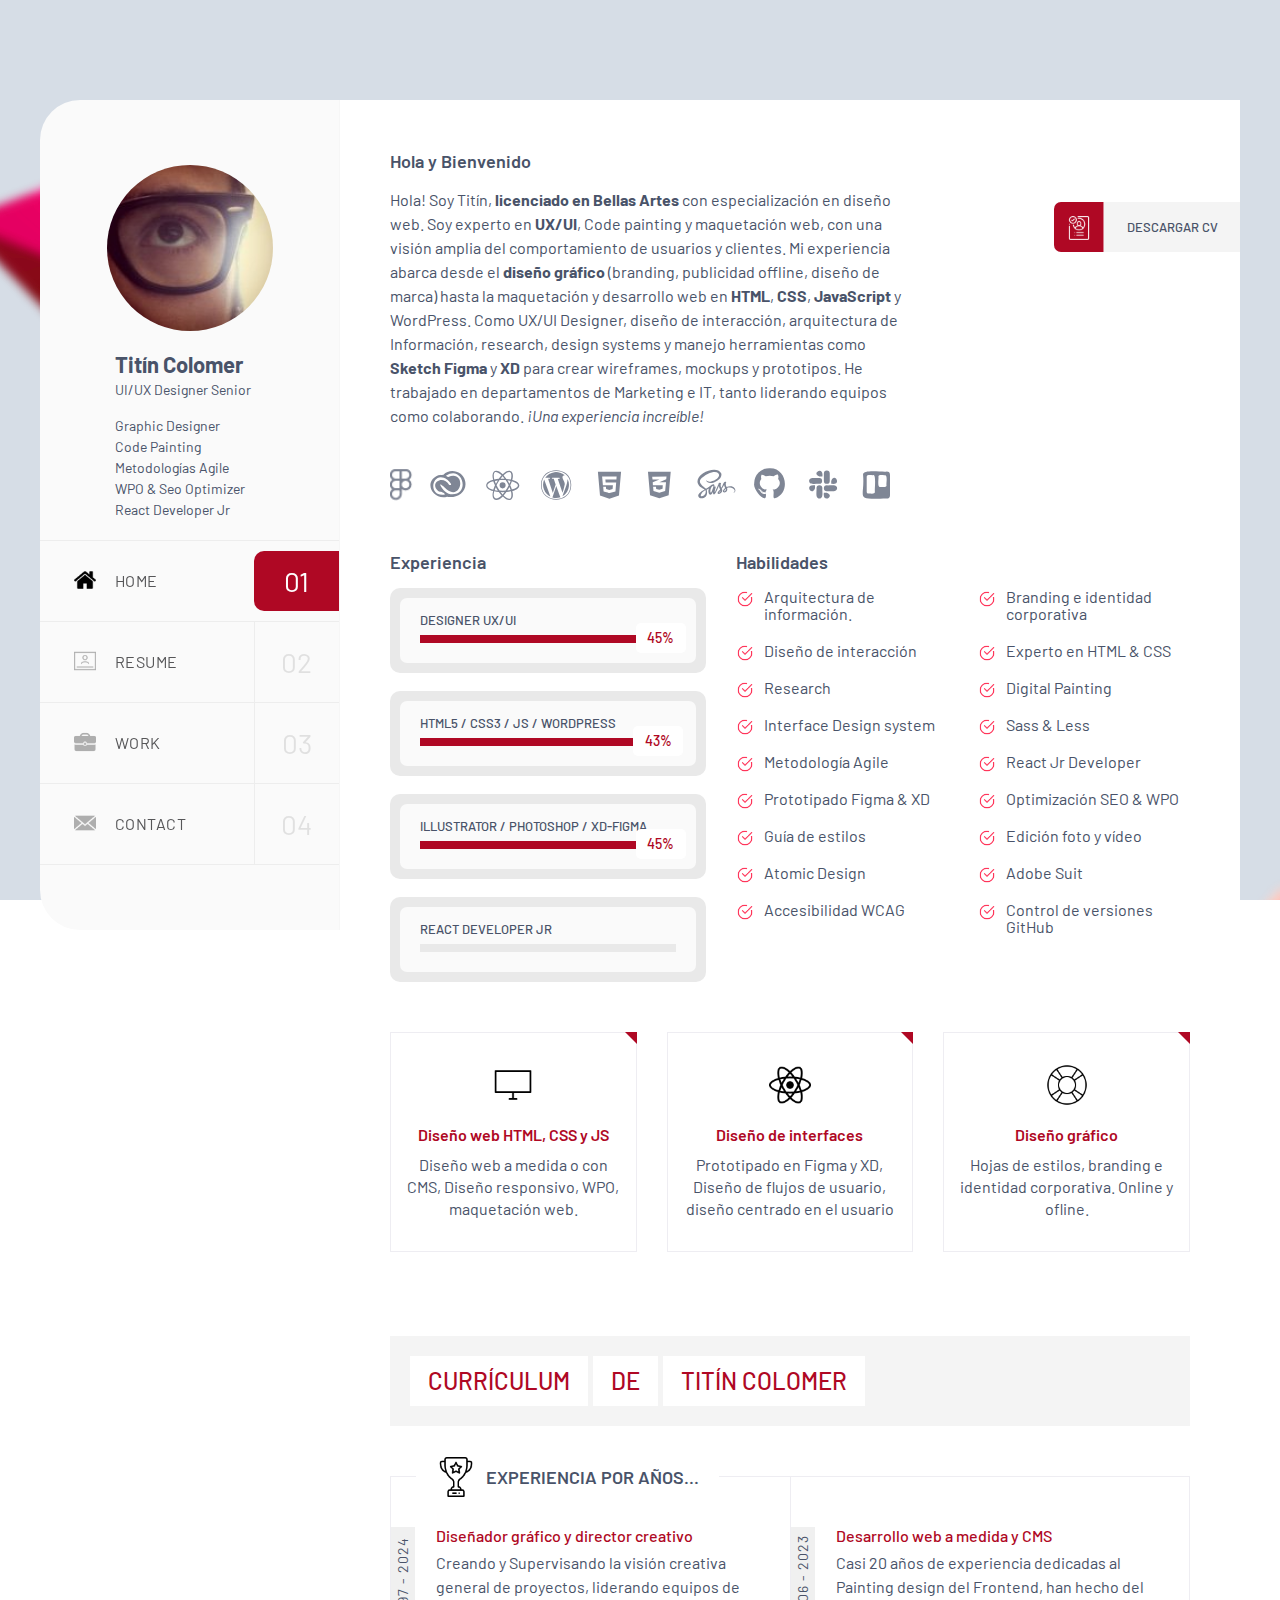
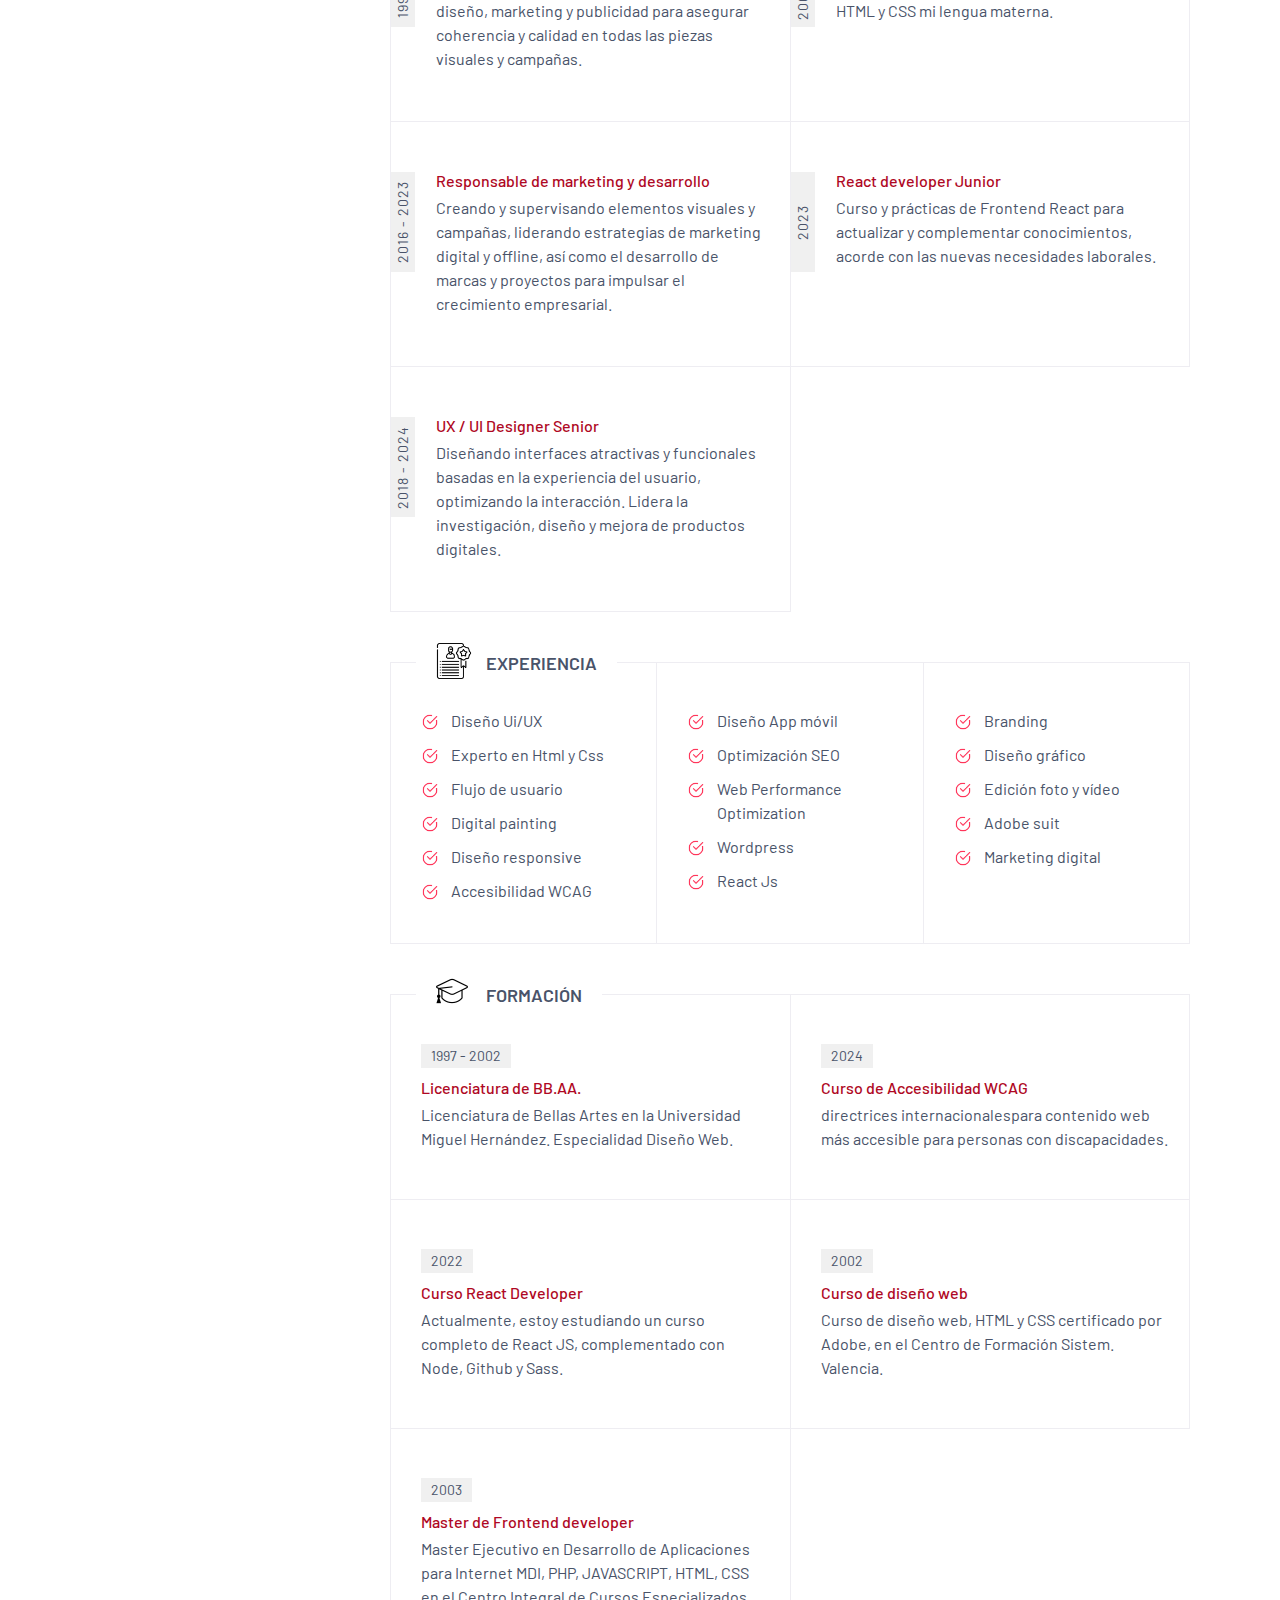
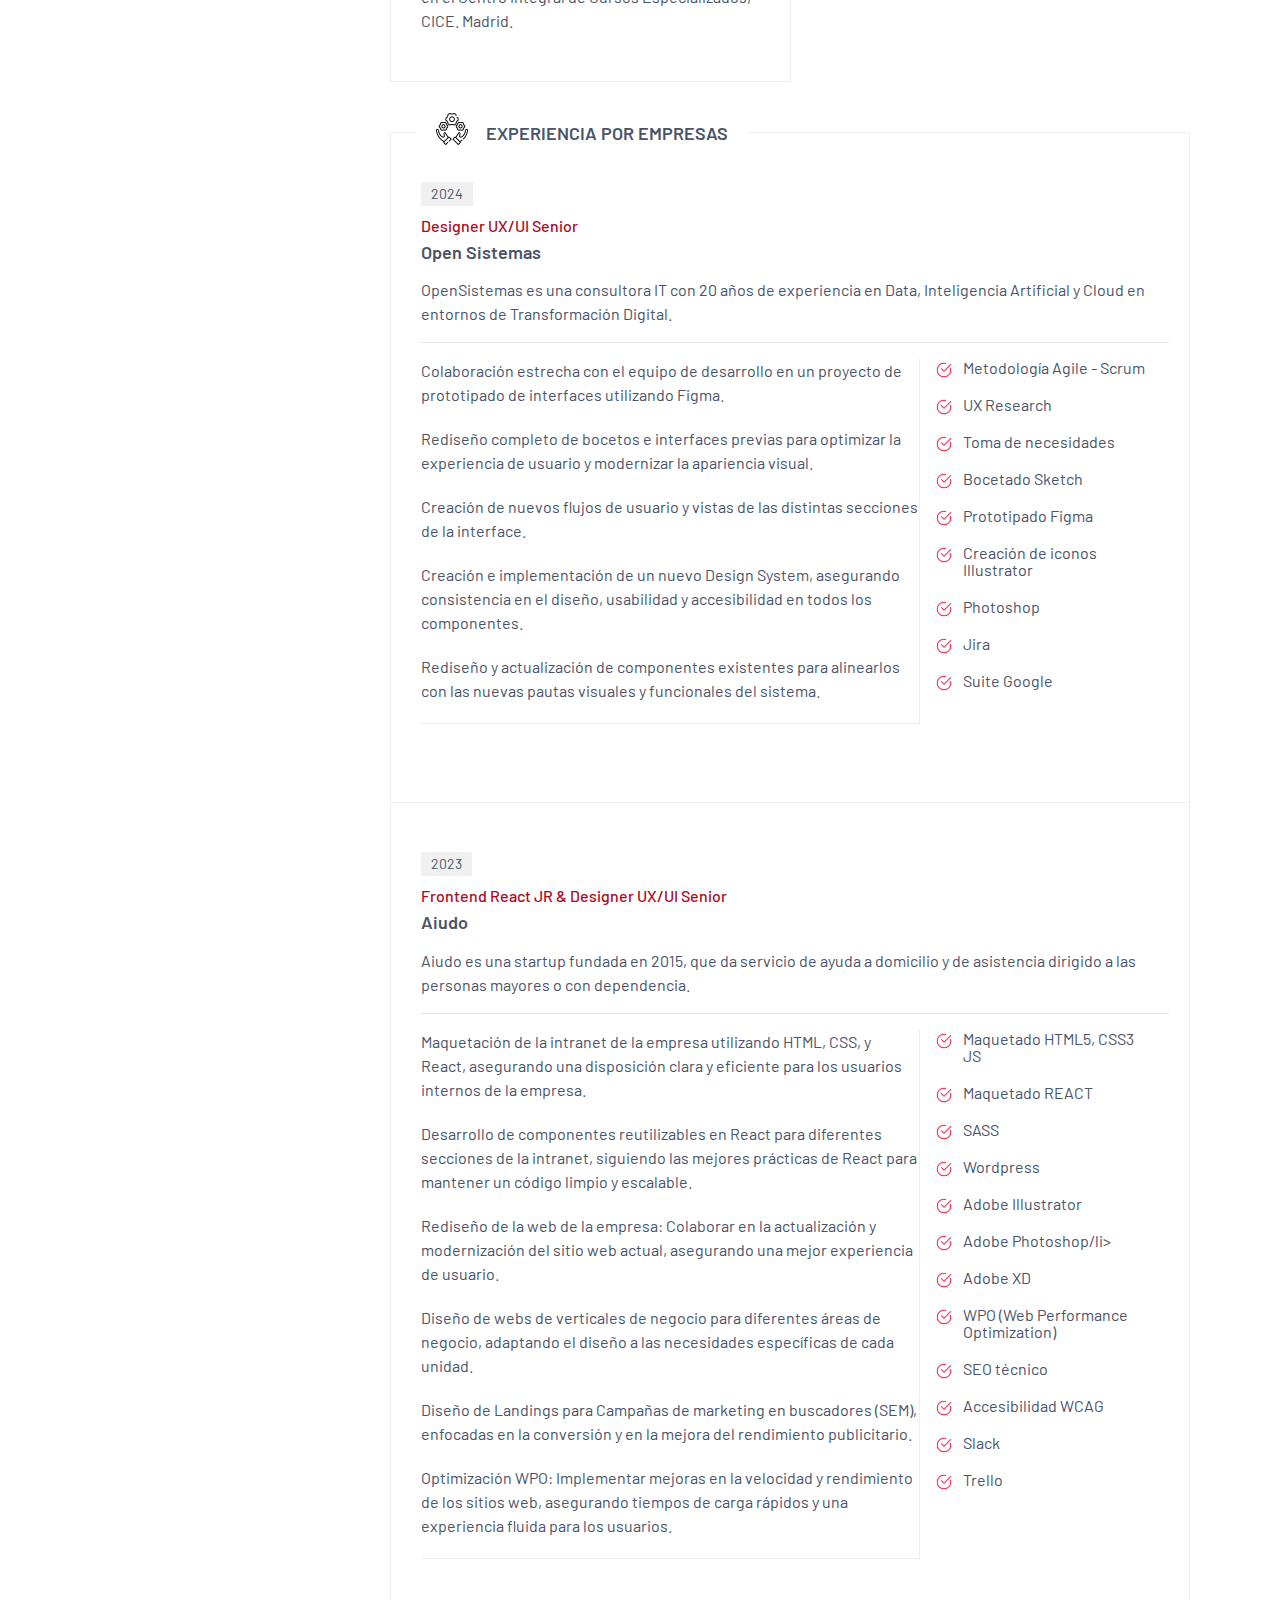
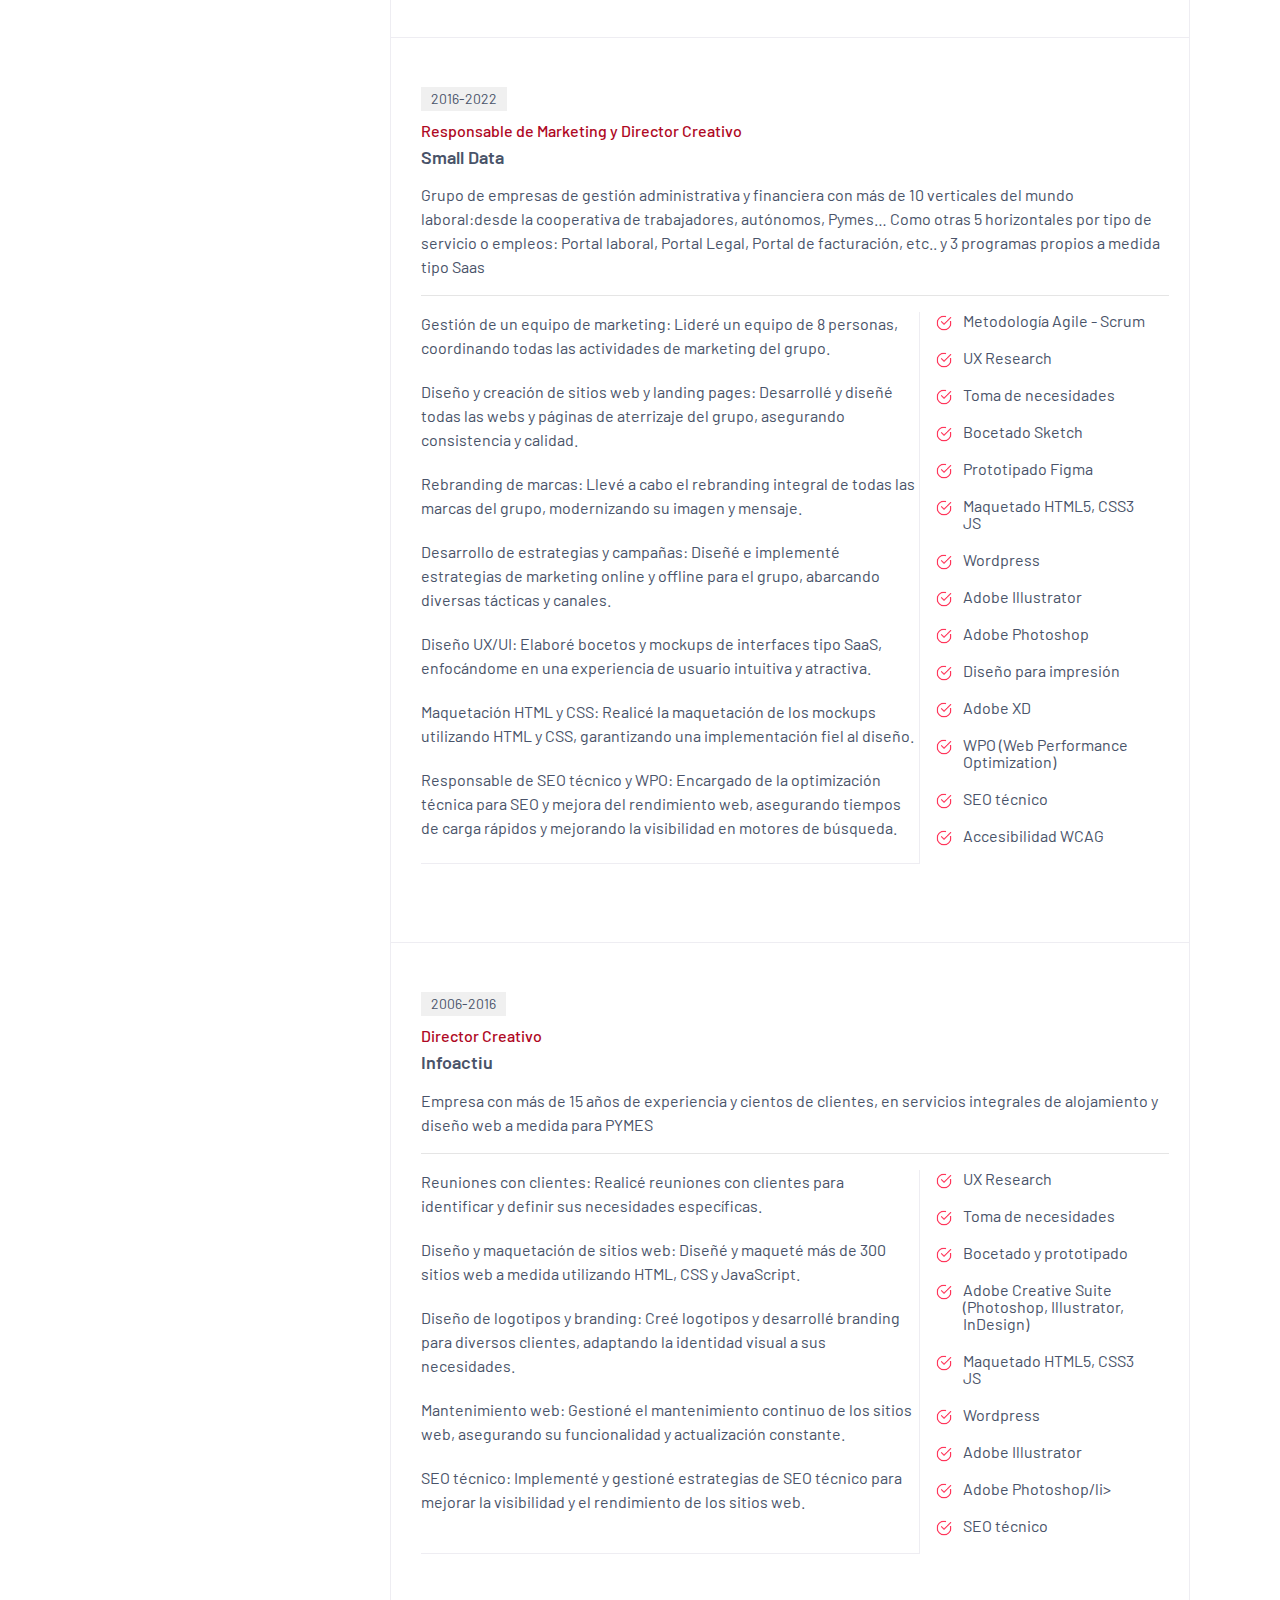
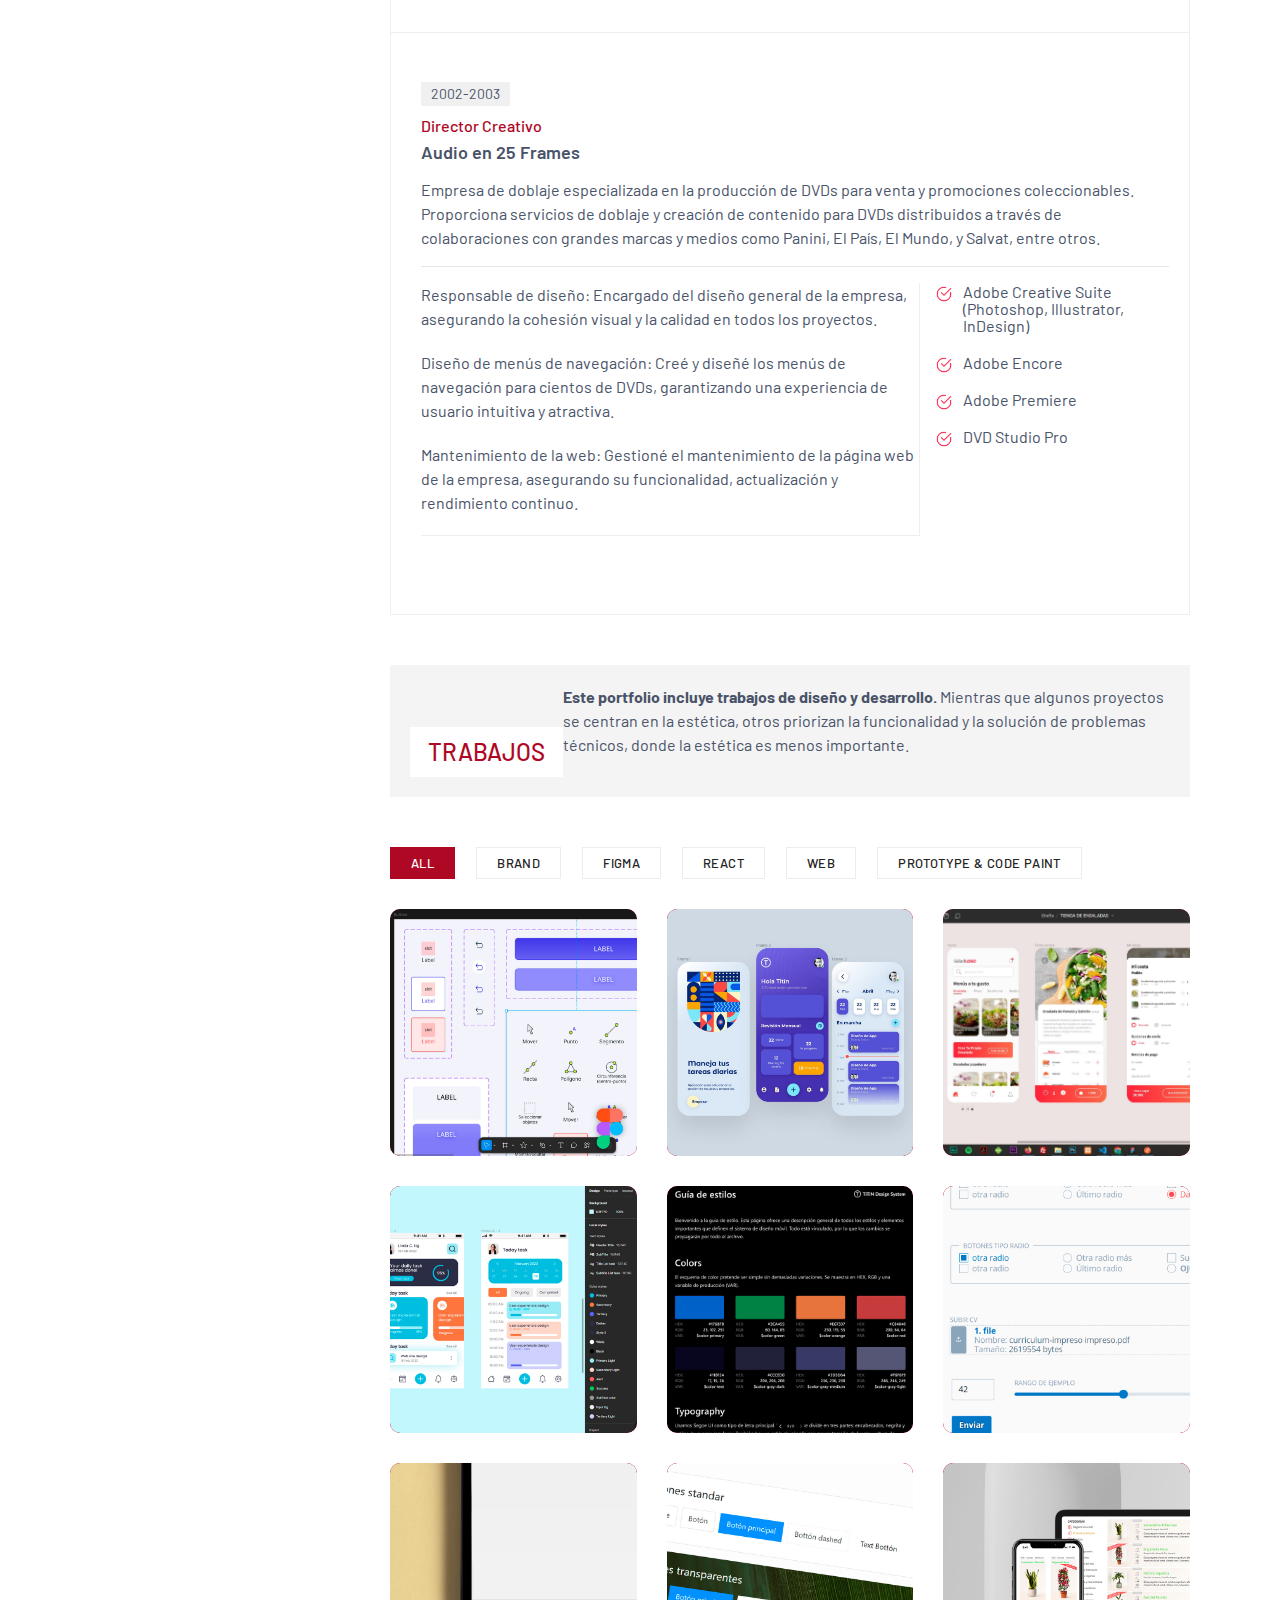
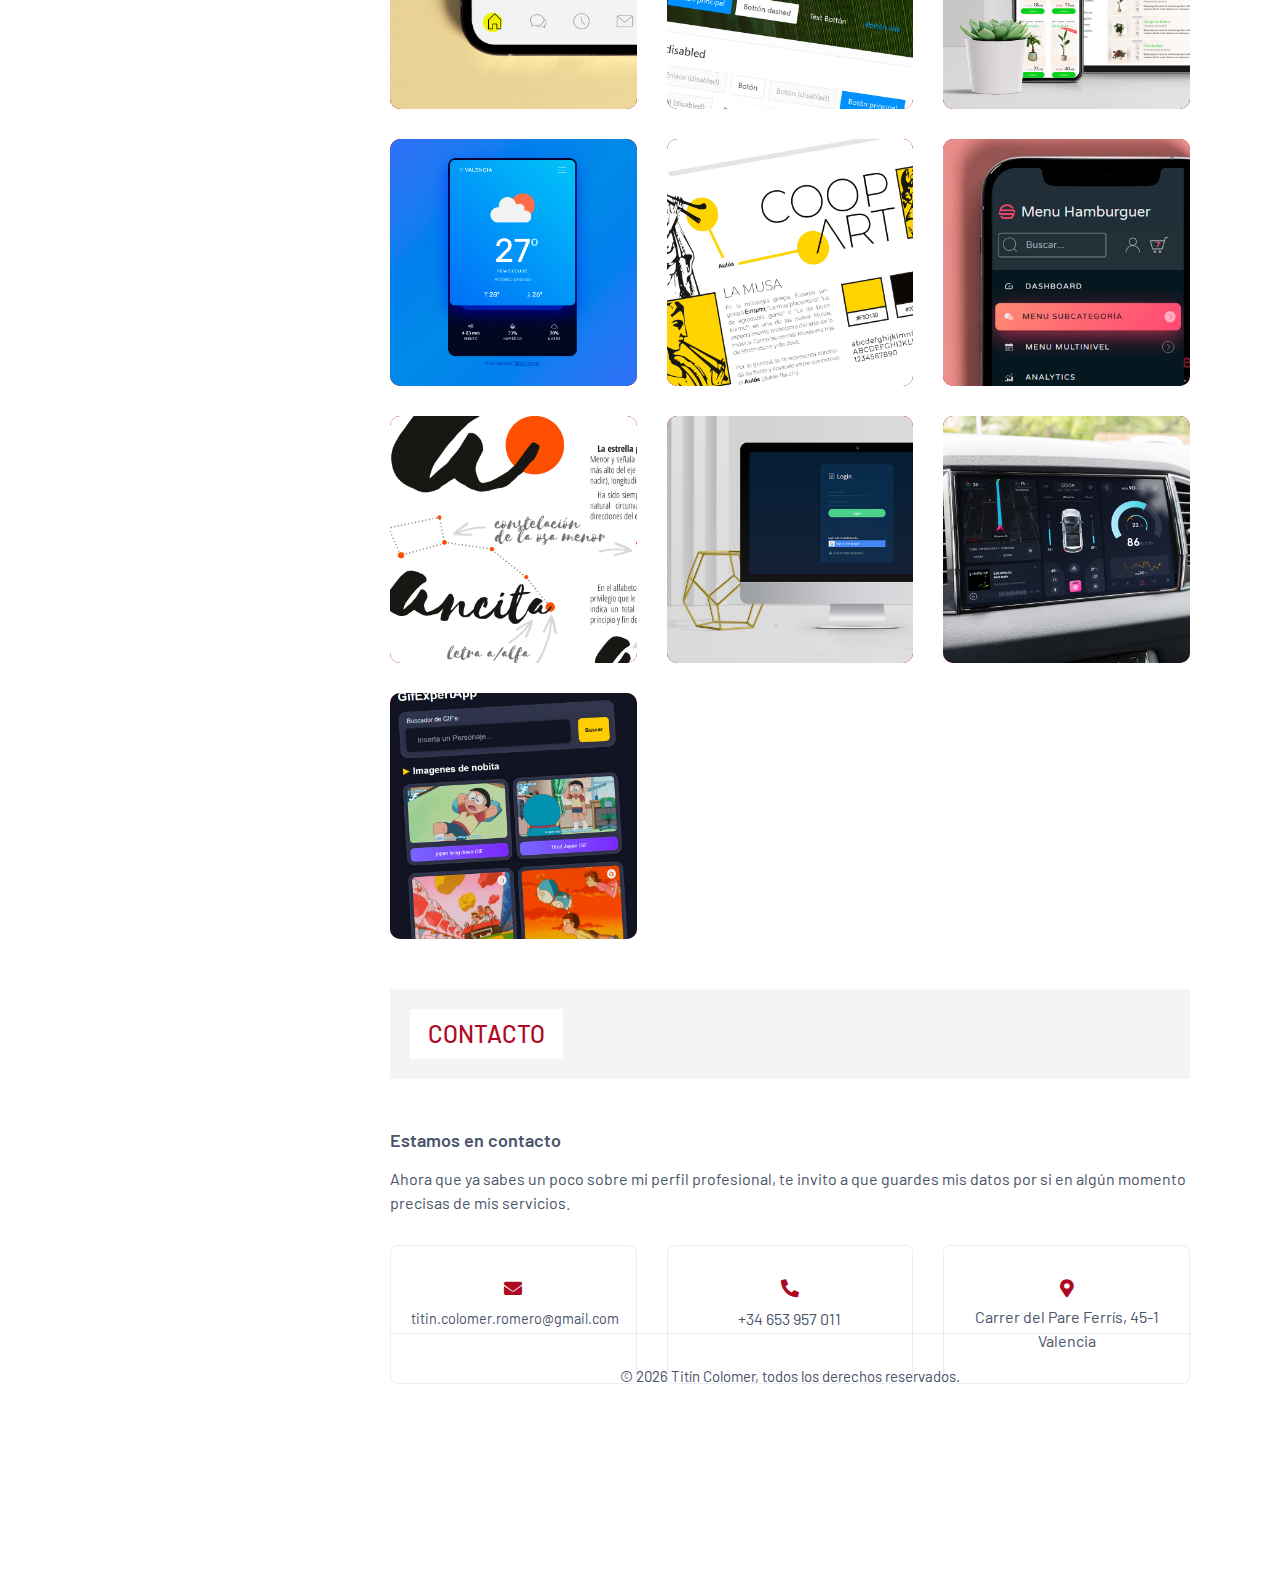
==== commit 9924cffb: "cambiar el title a ux/ui Designer" ====
--- a/index.html
+++ b/index.html
@@ -3,7 +3,7 @@
 
 <head>
     <meta charset="utf-8">
-    <title>Titín Colomer - Curriculum - Digital Product Management</title>
+    <title>Titín Colomer - Curriculum - UX/UI Designer</title>
     <!-- Hojas de estilo -->
     <link href="css/bootstrap.css" rel="stylesheet">
     <link href="css/style.css" rel="stylesheet">
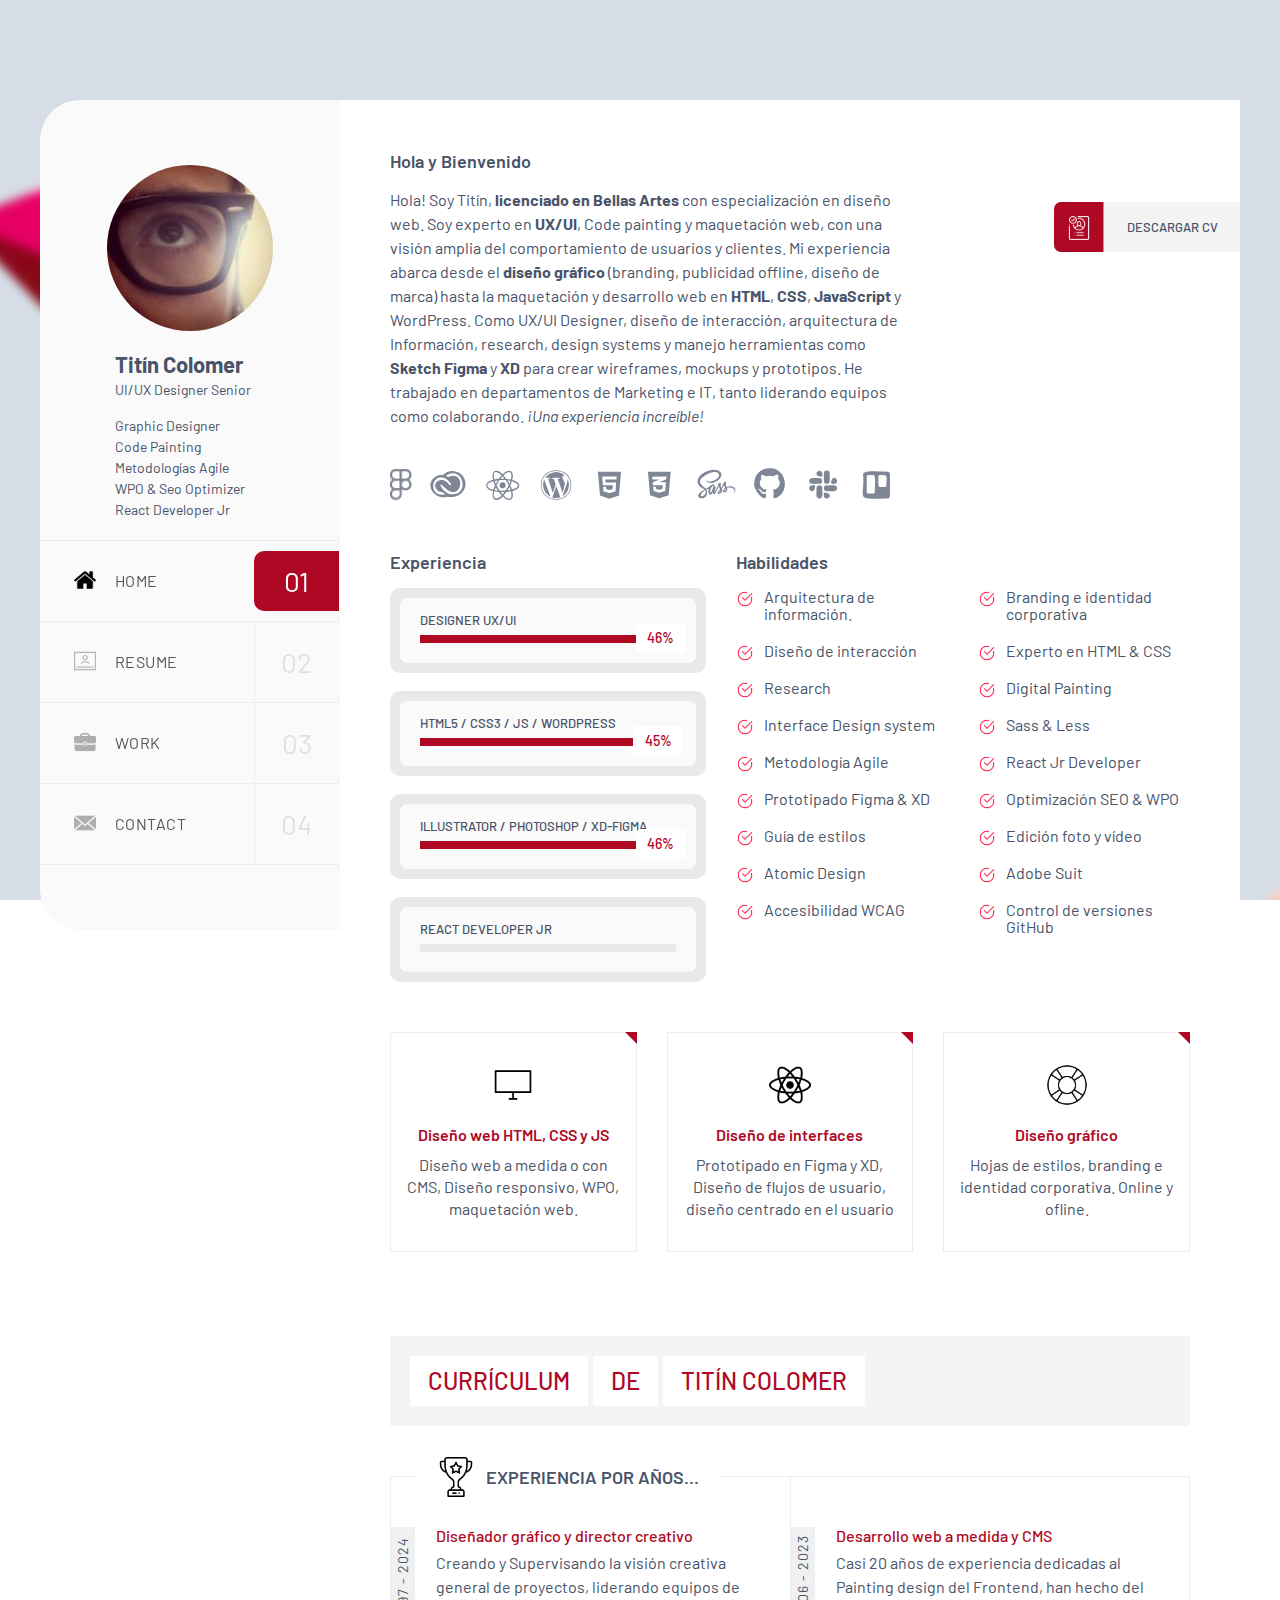
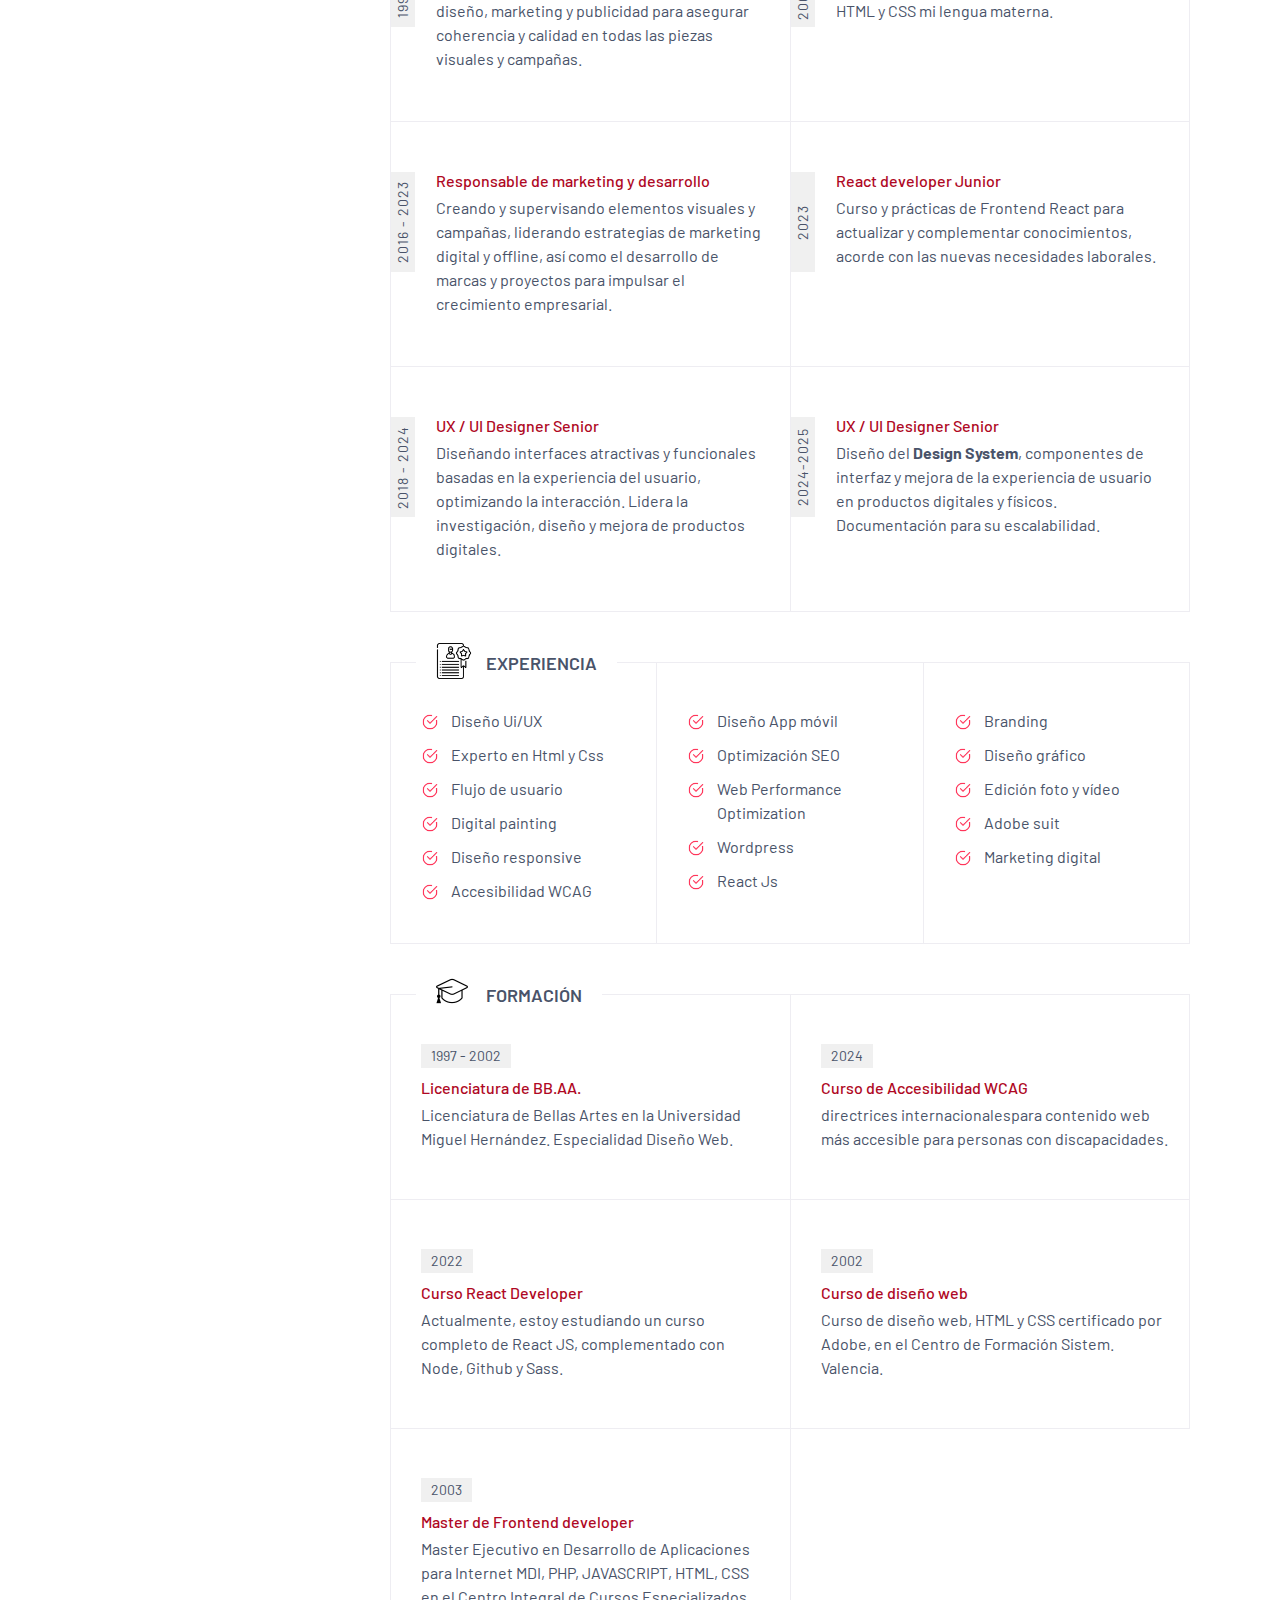
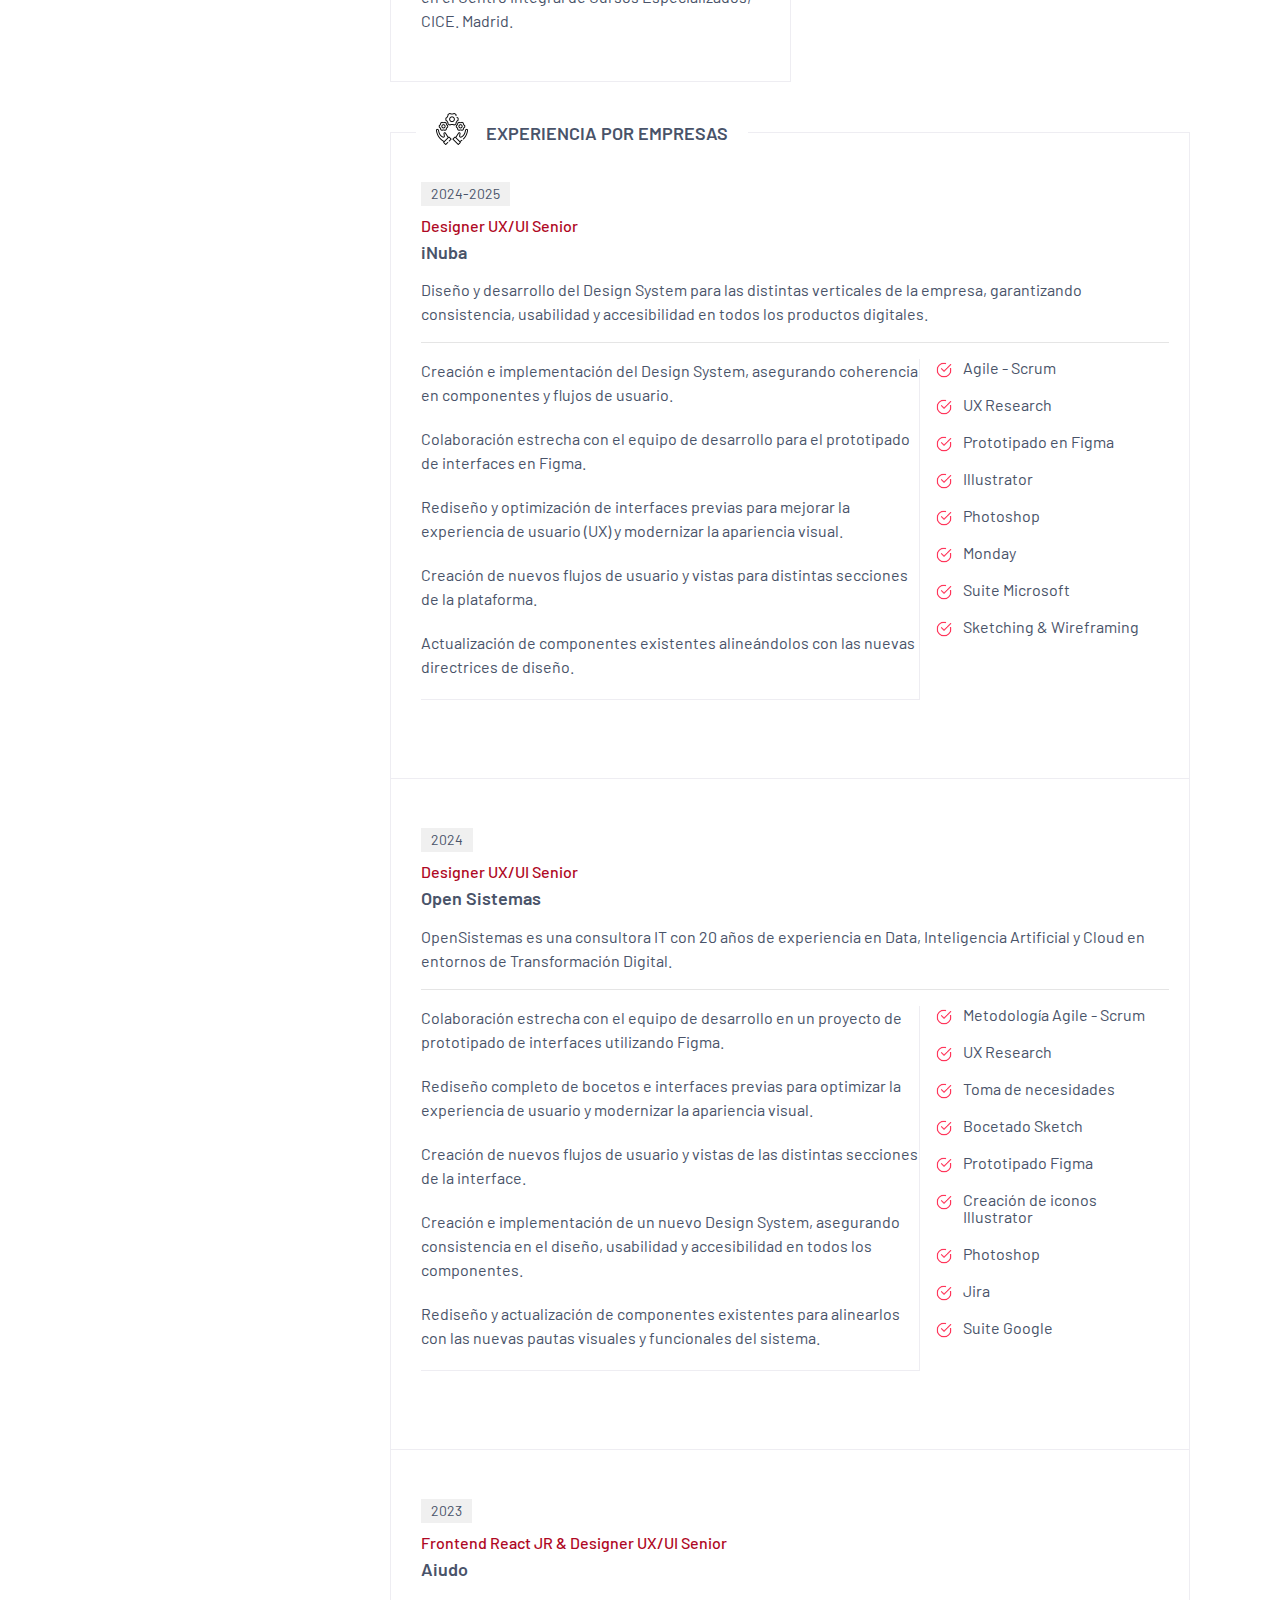
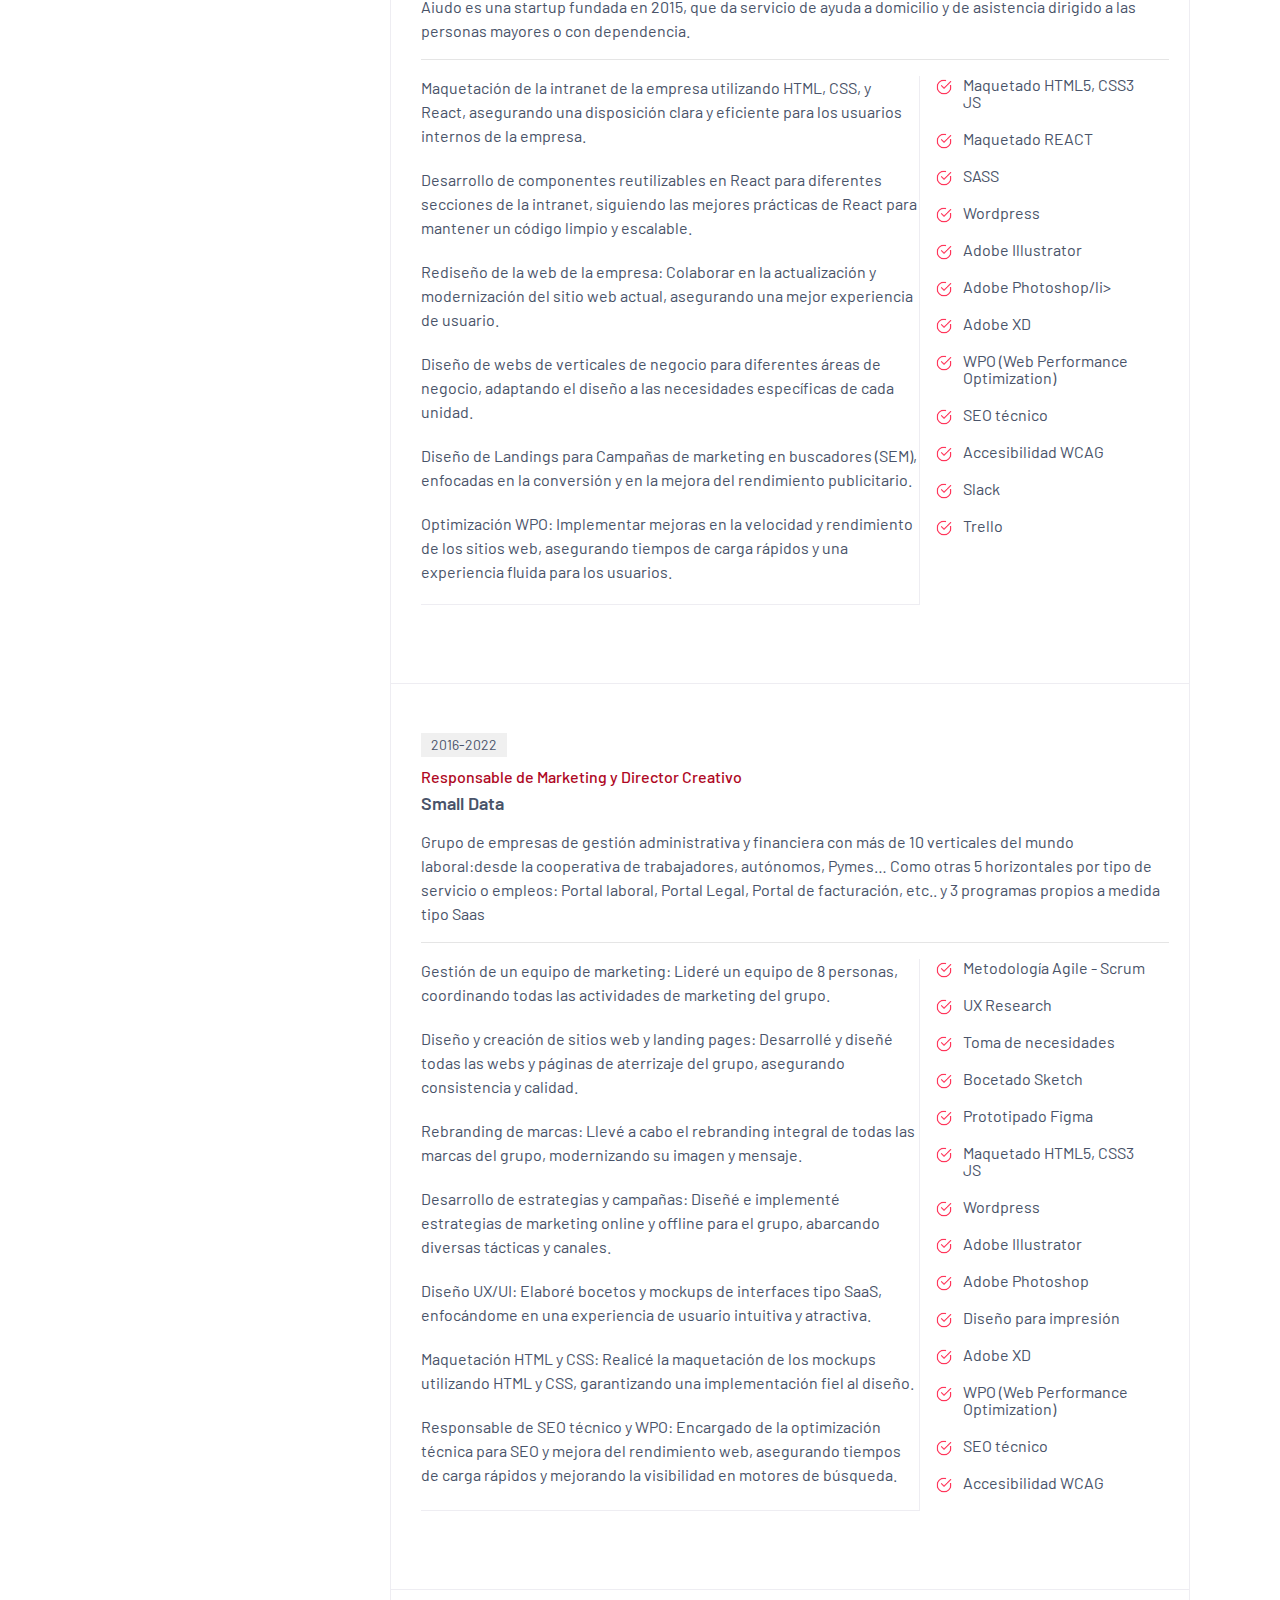
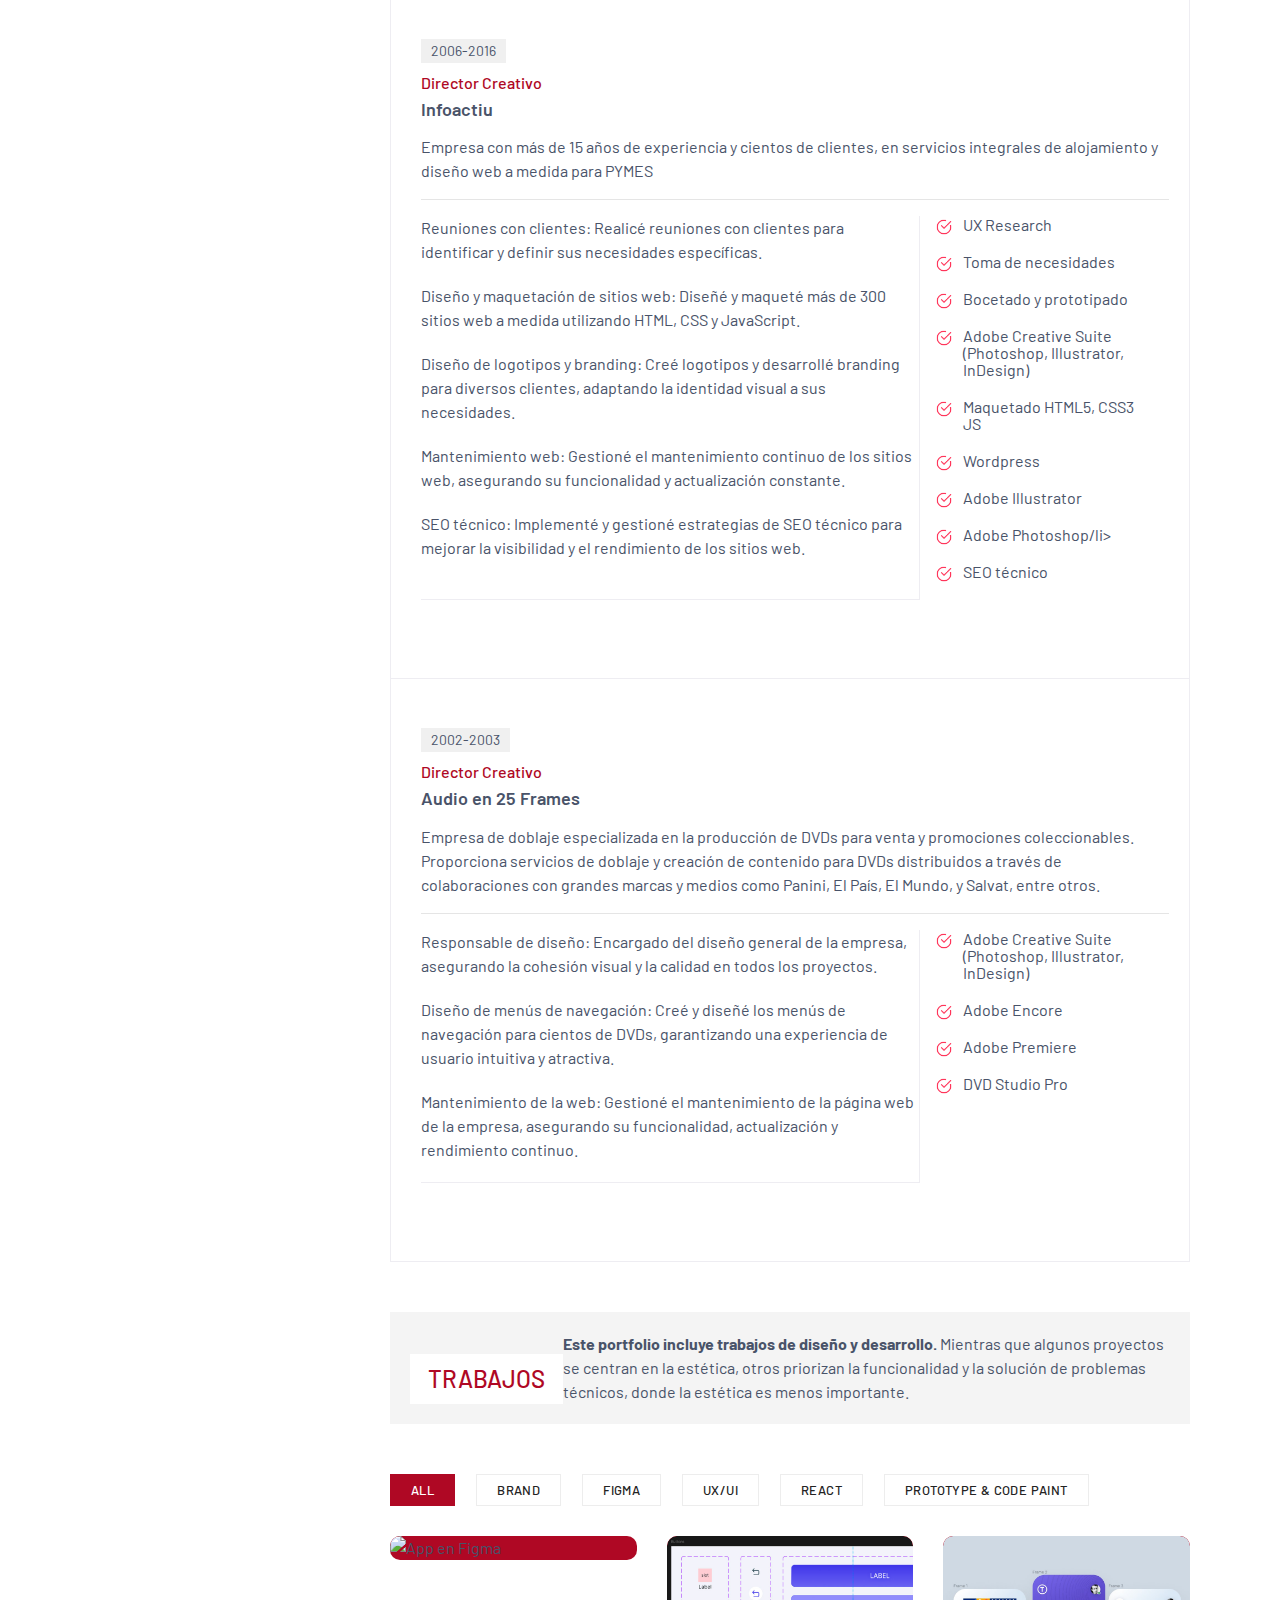
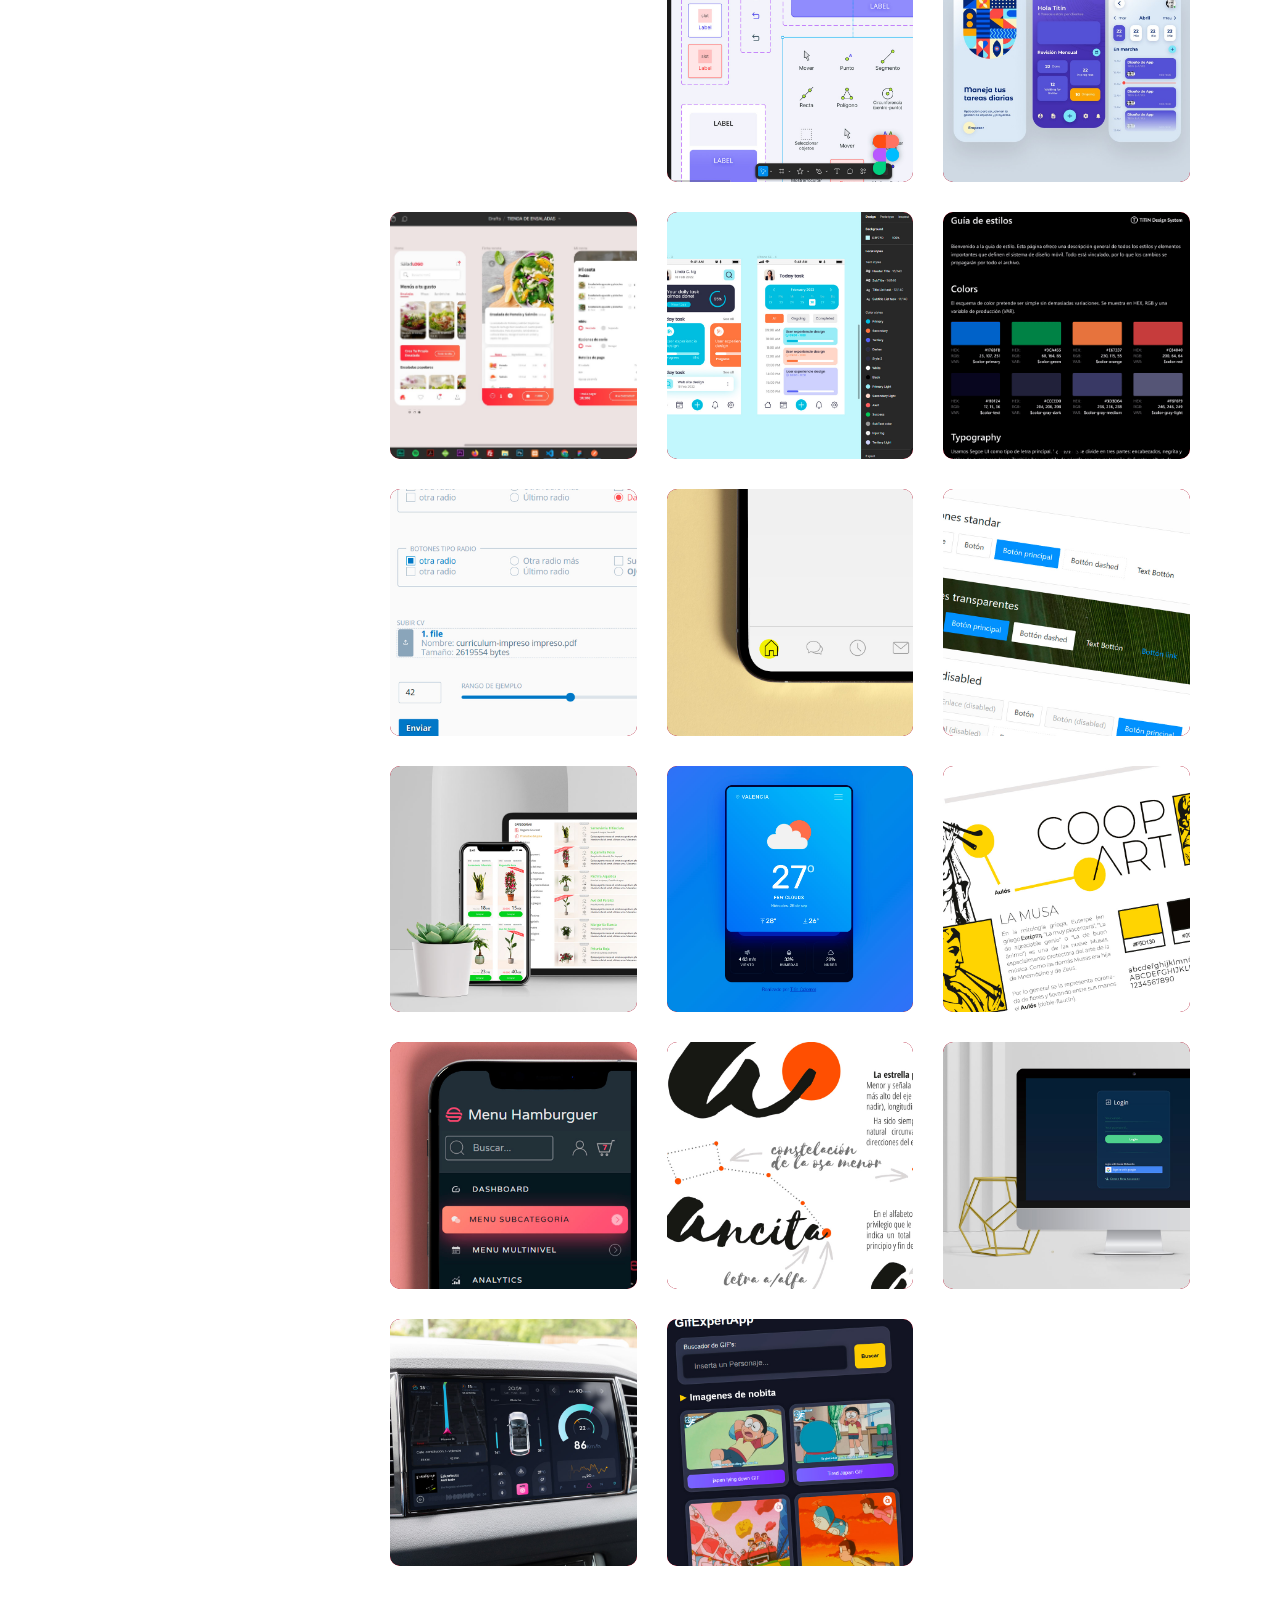
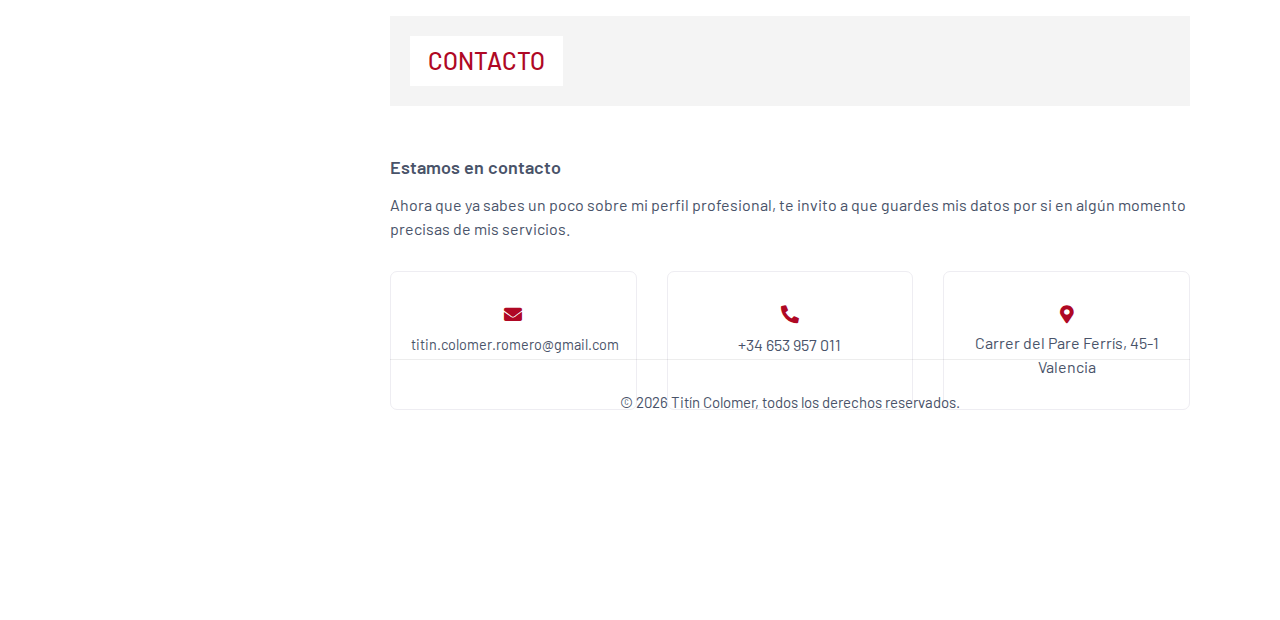
==== commit 1ae8a8e4: "subida de inuba files" ====
--- a/index.html
+++ b/index.html
@@ -427,6 +427,16 @@
                                                         productos digitales.</div>
                                                 </div>
                                             </div>
+                                            <!--Bloque-->
+                                            <div class="award-block col-lg-6 col-md-6 col-sm-12">
+                                                <div class="inner-box">
+                                                    <div class="date"><span>2024-2025</span></div>
+                                                    <h4>UX / UI Designer Senior</h4>
+                                                    <div class="text">Diseño del <strong>Design System</strong>, componentes 
+                                                        de interfaz y mejora de la experiencia de usuario en productos 
+                                                        digitales y físicos. Documentación para su escalabilidad.</div>
+                                                </div>
+                                            </div>
                                         </div>
                                     </div>
 
@@ -601,6 +611,42 @@
                                             <span class="txt">Experiencia por empresas</span>
                                         </div>
                                         <div class="row clearfix">
+                                            <!--Block-->
+                                            <div class="edu-block col-xl-12 col-lg-12 col-md-12 col-sm-12">
+                                                <div class="inner-box">
+                                                    <div class="date"><span>2024-2025</span></div>
+                                                    <h4>Designer UX/UI Senior</h4>
+                                                    <h3>iNuba</h3>
+                                                    <div class="text">Diseño y desarrollo del Design System para las distintas verticales de la empresa, garantizando consistencia, usabilidad y accesibilidad en todos los productos digitales.</div>
+                                                    <hr>
+                                                    <div class="expertise-column">
+                                                        <div class="row clearfix">
+                                                            <div
+                                                                class="col-lg-8 col-md-6 col-sm-12 resume-content edu-block">
+                                                                <div class="text">
+                                                                    <p>Creación e implementación del Design System, asegurando coherencia en componentes y flujos de usuario.</p>
+                                                                    <p>Colaboración estrecha con el equipo de desarrollo para el prototipado de interfaces en Figma.</p>
+                                                                    <p>Rediseño y optimización de interfaces previas para mejorar la experiencia de usuario (UX) y modernizar la apariencia visual.</p>
+                                                                    <p>Creación de nuevos flujos de usuario y vistas para distintas secciones de la plataforma.</p>
+                                                                    <p>Actualización de componentes existentes alineándolos con las nuevas directrices de diseño.</p>
+                                                                </div>
+                                                            </div>
+                                                            <div class="col-lg-4 col-md-6 col-sm-12">
+                                                                <ul>
+                                                                    <li>Agile - Scrum</li>
+                                                                    <li>UX Research</li>
+                                                                    <li>Prototipado en Figma</li>
+                                                                    <li>Illustrator</li>
+                                                                    <li>Photoshop</li>
+                                                                    <li>Monday</li>
+                                                                    <li>Suite Microsoft</li>
+                                                                    <li>Sketching & Wireframing</li>
+                                                                </ul>
+                                                            </div>
+                                                        </div>
+                                                    </div>
+                                                </div>
+                                            </div>
                                             <!--Block-->
                                             <div class="edu-block col-xl-12 col-lg-12 col-md-12 col-sm-12">
                                                 <div class="inner-box">
@@ -892,10 +938,10 @@
                                     <div class="work-content" id="work-section">
                                         <div class="page-title sec-title">
                                             <h2><span>Trabajos</span></h2>
-                                            <p><b>Este portfolio incluye trabajos de diseño y desarrollo.</b> Mientras que
+                                            <span><b>Este portfolio incluye trabajos de diseño y desarrollo.</b> Mientras que
                                                 algunos proyectos se centran en la estética, otros priorizan la
                                                 funcionalidad y la solución de problemas técnicos, donde la estética es
-                                                menos importante.</p>
+                                                menos importante.</span>
                                         </div>
                                         <!--Portfolio Section -->
                                         <section class="portfolio-section">
@@ -904,23 +950,12 @@
                                                 <!--Filter-->
                                                 <div class="filters clearfix">
                                                     <ul class="filter-tabs filter-btns clearfix">
-                                                        <li class="active filter" data-role="button" data-filter="all">
-                                                            All
-                                                        </li>
-                                                        <li class="filter" data-role="button" data-filter=".brandings">
-                                                            Brand
-                                                        </li>
-                                                        <li class="filter" data-role="button" data-filter=".figma">Figma
-                                                        </li>
-                                                        <li class="filter" data-role="button" data-filter=".react">React
-                                                        </li>
-                                                        <li class="filter" data-role="button" data-filter=".websites">
-                                                            Web
-                                                        </li>
-                                                        <li class="filter" data-role="button"
-                                                            data-filter=".frontpainting">
-                                                            Prototype & Code Paint
-                                                        </li>
+                                                        <li class="active filter" data-role="button" data-filter="all">All</li>
+                                                        <li class="filter" data-role="button" data-filter=".brandings">Brand</li>
+                                                        <li class="filter" data-role="button" data-filter=".figma">Figma</li>
+                                                        <li class="filter" data-role="button" data-filter=".ux">UX/UI</li>
+                                                        <li class="filter" data-role="button" data-filter=".react">React</li>
+                                                        <li class="filter" data-role="button" data-filter=".frontpainting">Prototype & Code Paint</li>
 
                                                     </ul>
                                                 </div>
@@ -938,7 +973,40 @@
 
                                                     <!--Portfolio block-->
                                                     <div
-                                                        class="portfolio-block mix all figma frontpainting col-xl-4 col-lg-6 col-md-6 col-sm-12">
+                                                        class="portfolio-block mix ux all figma frontpainting col-xl-4 col-lg-6 col-md-6 col-sm-12">
+                                                        <div class="inner-box">
+                                                            <div class="image"><img
+                                                                    src="images/resource/work-figma-fede-4.jpg"
+                                                                    alt="App en Figma"></div>
+                                                            <div class="hover-box" data-url="./work-figma-inuba-fede.html"
+                                                                onclick="redirectToUrl(event, this)">
+                                                                <div class="hvr-upper clearfix">
+                                                                    <a href="images/resource/work-figma-fede-4.jpg"
+                                                                        class="lightbox-image theme-btn"
+                                                                        data-fancybox="gallery"
+                                                                        aria-label="enlace a imagen de app de tareas"><span
+                                                                            class="fa fa-search"></span></a>
+                                                                    <a href="./work-figma-inuba-fede.html" target="_blanc"
+                                                                        class="theme-btn view-btn"
+                                                                        aria-label="enlace a trabajo en figma"><span
+                                                                            class="far fa-file"></span></a>
+                                                                </div>
+                                                                <div class="hvr-lower">
+                                                                    <div class="title"><a
+                                                                            href="./work-figma-inuba-fede.html"
+                                                                            target="_blank"
+                                                                            alt="Enlace al trabajo de figma">Design System</a></div>
+                                                                    <div class="cat"><span>#Figma</span>
+                                                                        <span>#designSystem</span>
+                                                                        <span>#components</span>
+                                                                    </div>
+                                                                </div>
+                                                            </div>
+                                                        </div>
+                                                    </div>
+                                                    <!--Portfolio block-->
+                                                    <div
+                                                        class="portfolio-block mix ux all figma frontpainting col-xl-4 col-lg-6 col-md-6 col-sm-12">
                                                         <div class="inner-box">
                                                             <div class="image"><img
                                                                     src="images/resource/work-figma-tecnicat.jpg"
@@ -1073,7 +1141,7 @@
 
                                                     <!--Portfolio block-->
                                                     <div
-                                                        class="portfolio-block mix all frontpainting col-xl-4 col-lg-6 col-md-6 col-sm-12">
+                                                        class="portfolio-block ux mix all frontpainting col-xl-4 col-lg-6 col-md-6 col-sm-12">
                                                         <div class="inner-box">
                                                             <div class="image"><img
                                                                     src="images/resource/work-design-system.gif"
@@ -1107,7 +1175,7 @@
 
                                                     <!--Portfolio block-->
                                                     <div
-                                                        class="portfolio-block mix all react websites frontpainting col-xl-4 col-lg-6 col-md-6 col-sm-12">
+                                                        class="portfolio-block ux mix all react websites frontpainting col-xl-4 col-lg-6 col-md-6 col-sm-12">
                                                         <div class="inner-box">
                                                             <div class="image"><img
                                                                     src="images/resource/framework-sass-css-1.jpg"
@@ -1142,7 +1210,7 @@
 
                                                     <!--Portfolio block-->
                                                     <div
-                                                        class="portfolio-block mix all react websites col-xl-4 col-lg-6 col-md-6 col-sm-12">
+                                                        class="portfolio-block ux mix all react websites col-xl-4 col-lg-6 col-md-6 col-sm-12">
                                                         <div class="inner-box">
                                                             <div class="image"><img
                                                                     src="images/resource/react-menu-800x800.jpg"
@@ -1178,7 +1246,7 @@
 
                                                     <!--Portfolio block-->
                                                     <div
-                                                        class="portfolio-block mix all react websites col-xl-4 col-lg-6 col-md-6 col-sm-12">
+                                                        class="portfolio-block ux mix all react websites col-xl-4 col-lg-6 col-md-6 col-sm-12">
                                                         <div class="inner-box">
                                                             <div class="image"><img
                                                                     src="images/resource/react-libreria-800x800.jpg"
@@ -1214,7 +1282,7 @@
 
                                                     <!--Portfolio block-->
                                                     <div
-                                                        class="portfolio-block mix all react websites col-xl-4 col-lg-6 col-md-6 col-sm-12">
+                                                        class="portfolio-block ux mix all react websites col-xl-4 col-lg-6 col-md-6 col-sm-12">
                                                         <div class="inner-box"
                                                             data-url="https://titin-c.github.io/libreria/#/libreria/product-tables"
                                                             onclick="redirectToUrl(event, this)">
@@ -1319,7 +1387,7 @@
 
                                                     <!--Portfolio block-->
                                                     <div
-                                                        class="portfolio-block mix all  react websites col-xl-4 col-lg-6 col-md-6 col-sm-12">
+                                                        class="portfolio-block ux mix all  react websites col-xl-4 col-lg-6 col-md-6 col-sm-12">
                                                         <div class="inner-box">
                                                             <div class="image"><img
                                                                     src="images/resource/react-burguer-menu-800x800.jpg"
